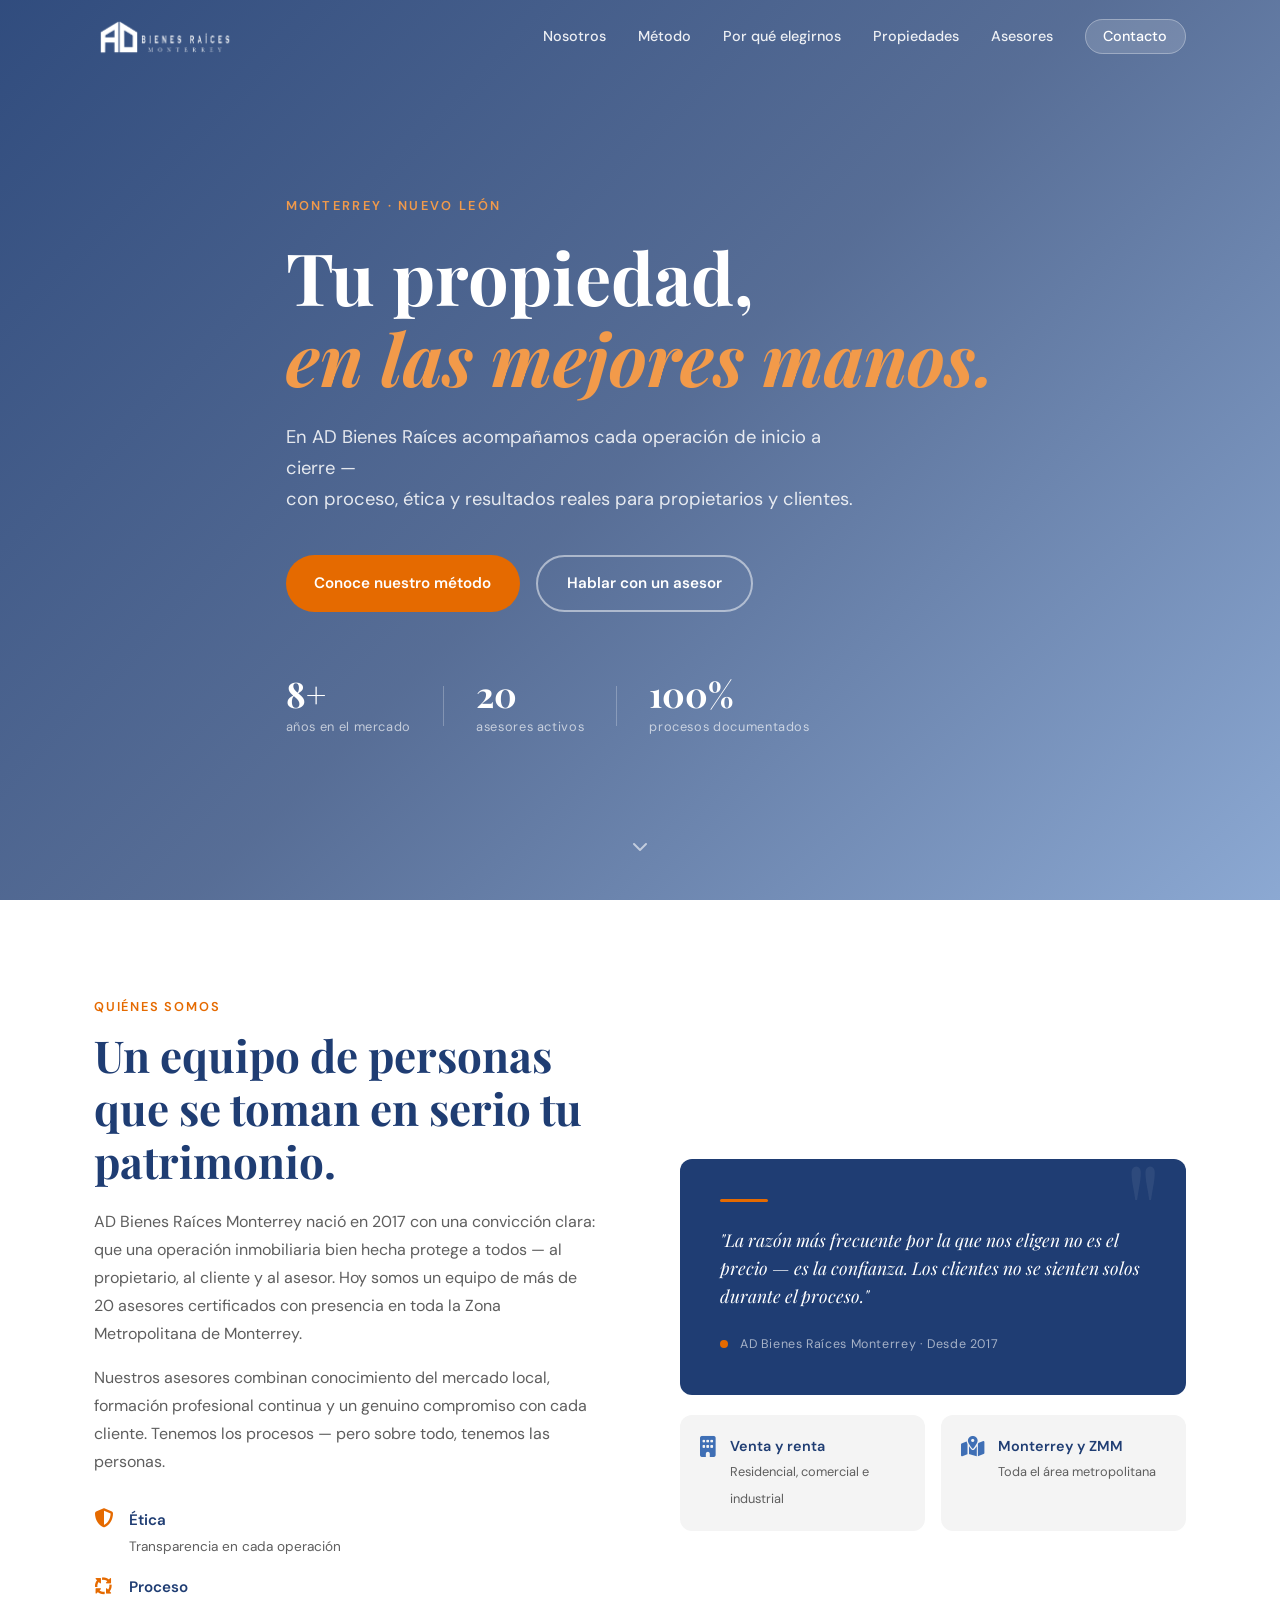
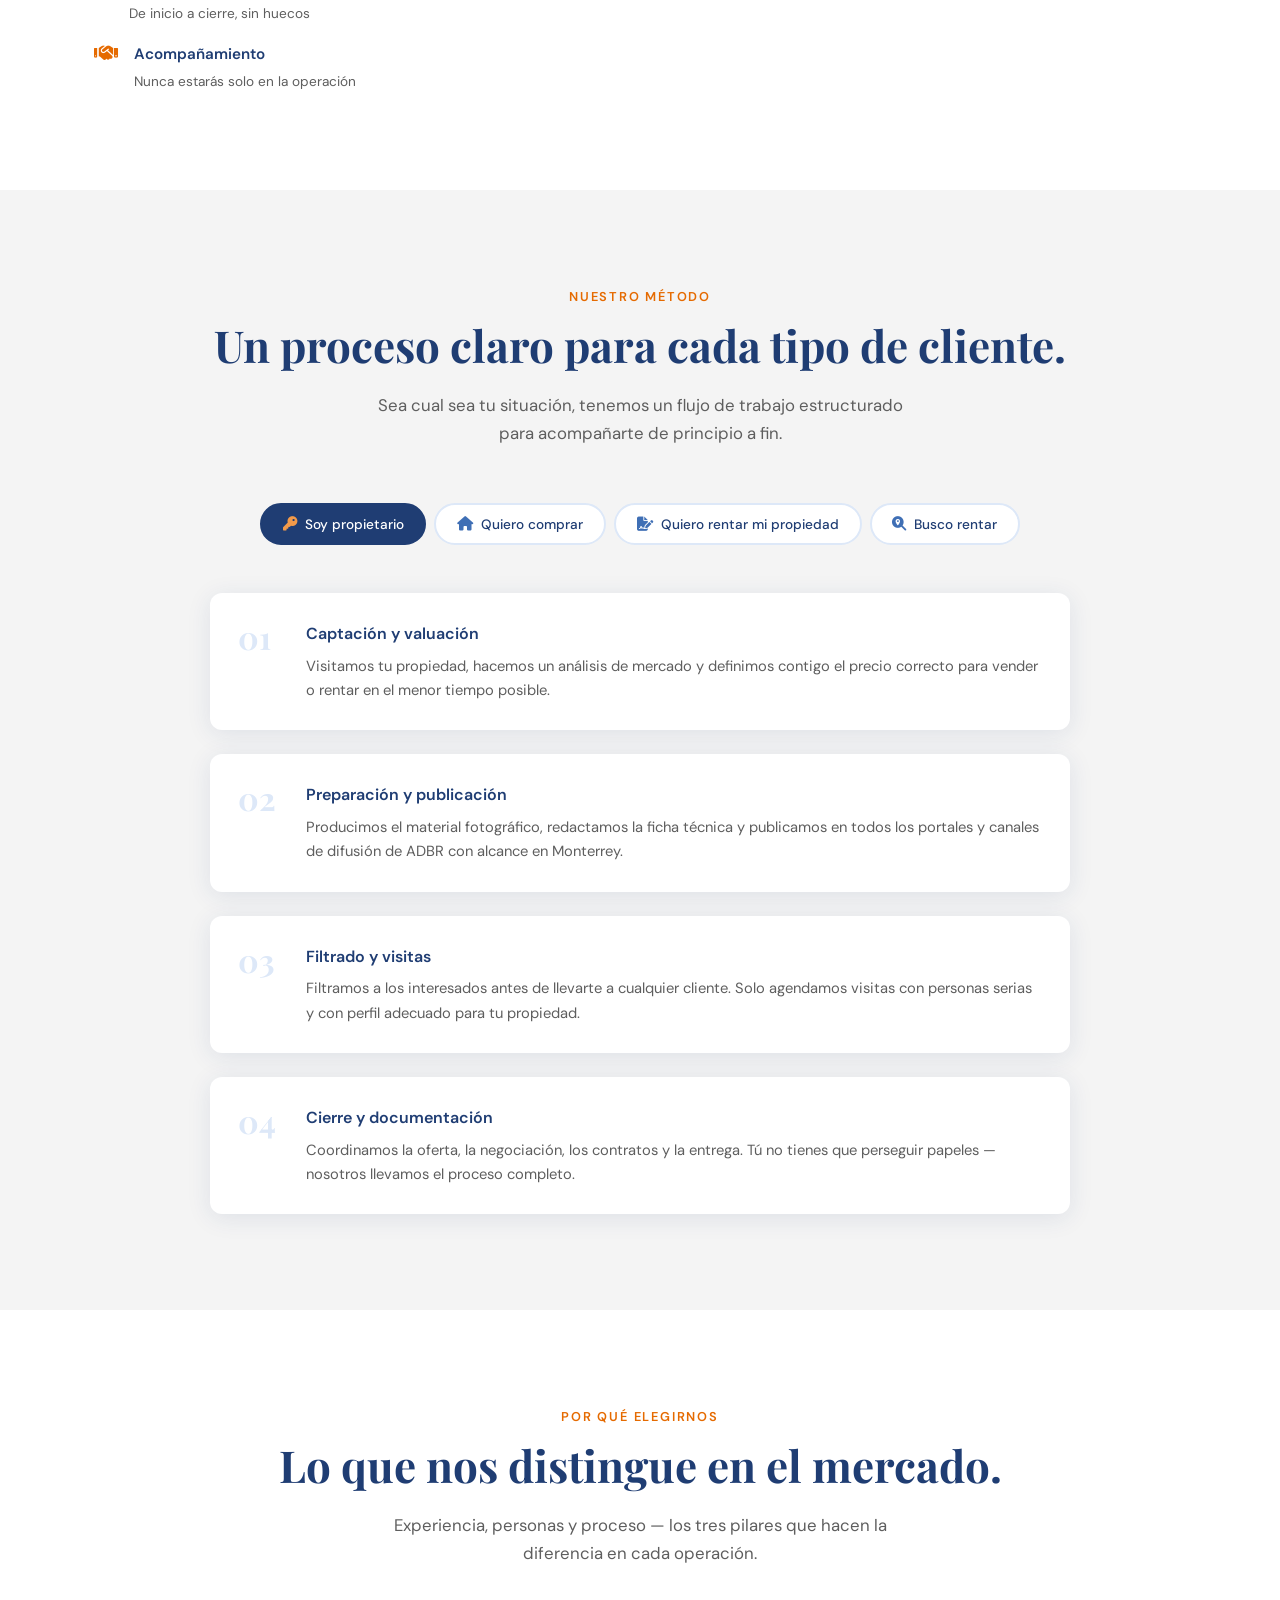
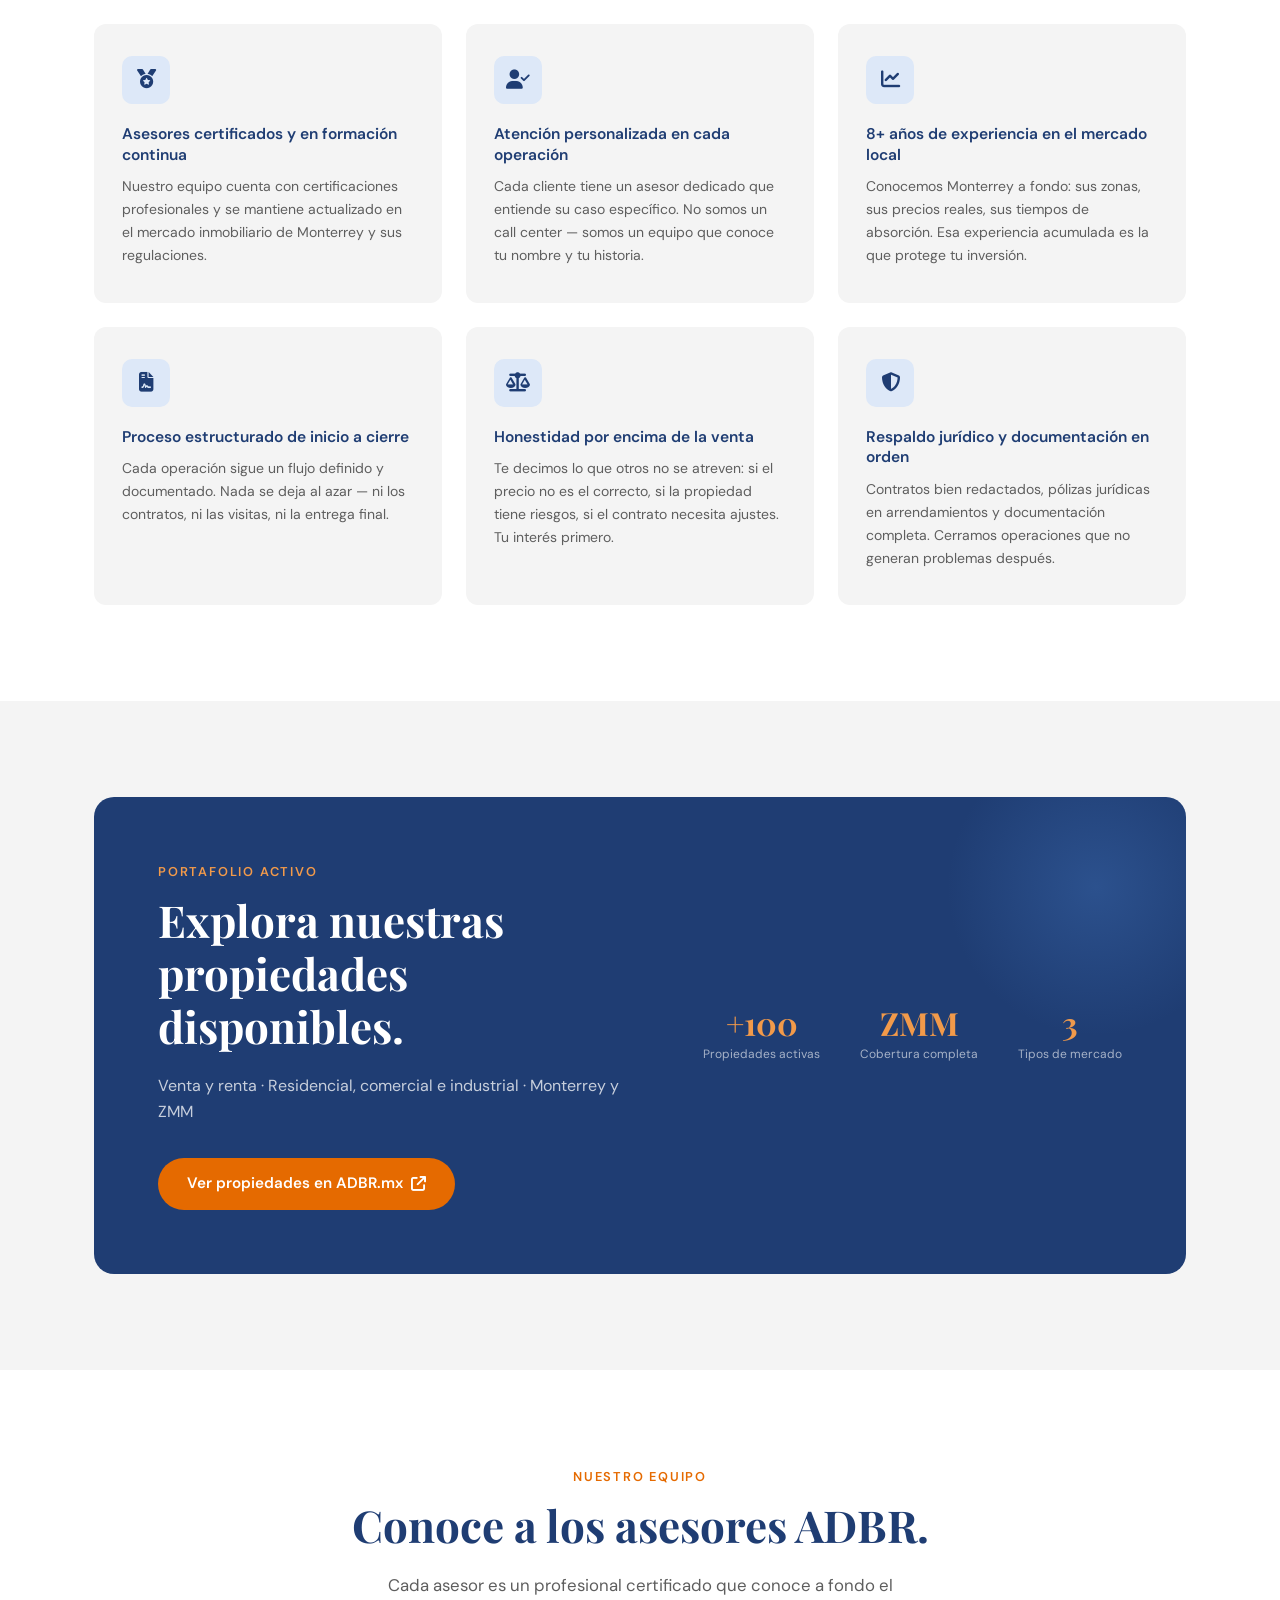
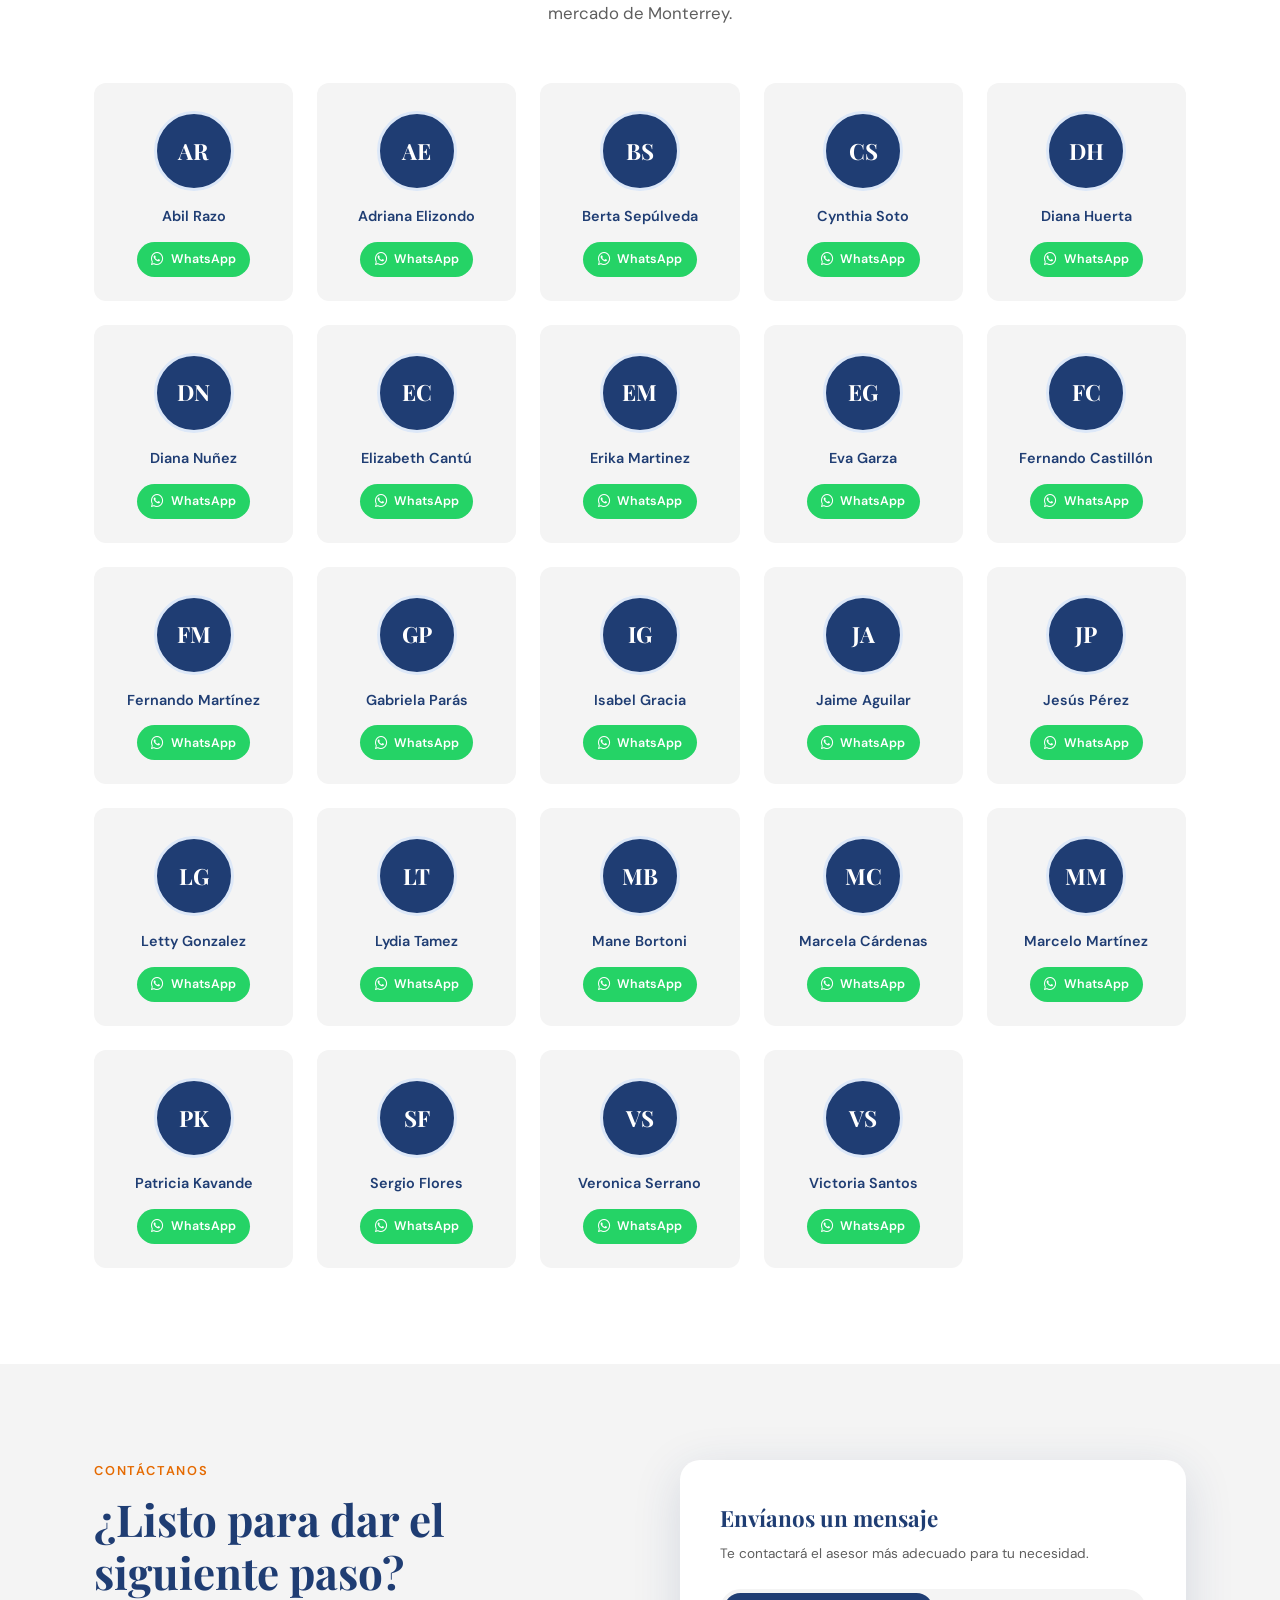
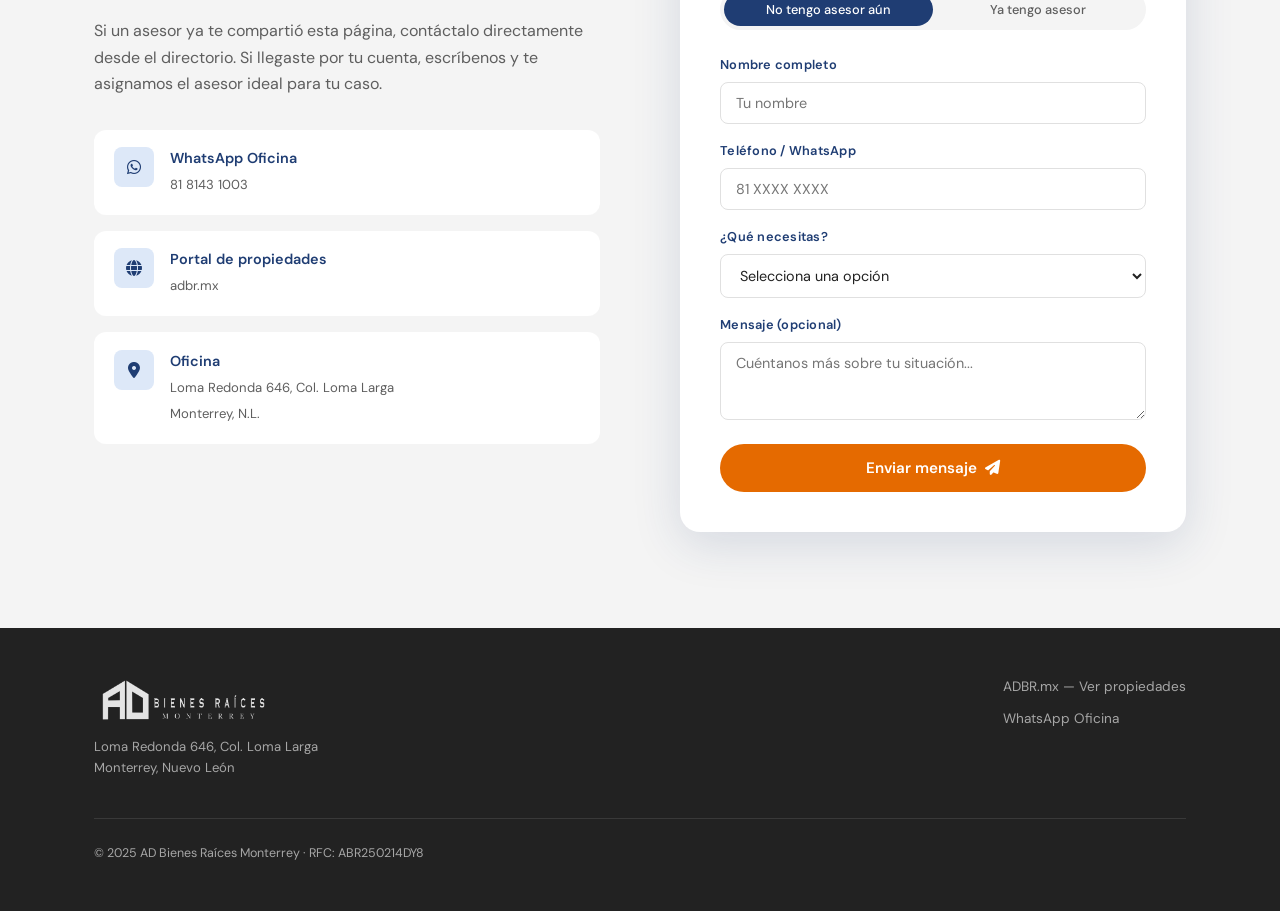
==== index.html @ 2ad44bd2 "Add files via upload" ====
<!DOCTYPE html>
<html lang="es">
<head>
  <meta charset="UTF-8" />
  <meta name="viewport" content="width=device-width, initial-scale=1.0" />
  <title>AD Bienes Raíces Monterrey</title>
  <link rel="preconnect" href="https://fonts.googleapis.com" />
  <link rel="preconnect" href="https://fonts.gstatic.com" crossorigin />
  <link href="https://fonts.googleapis.com/css2?family=Playfair+Display:wght@400;600;700&family=DM+Sans:wght@300;400;500;600&display=swap" rel="stylesheet" />
  <link rel="stylesheet" href="https://cdnjs.cloudflare.com/ajax/libs/font-awesome/6.5.0/css/all.min.css" />
  <link rel="stylesheet" href="styles.css" />
</head>
<body>

  <!-- ══════════════════════════════════════════════ NAV -->
  <nav class="nav" id="navbar">
    <div class="nav-inner">
      <a href="#inicio" class="nav-logo">
        <img src="logo-horizontal.png" alt="AD Bienes Raíces Monterrey" class="nav-logo-img" />
      </a>
      <ul class="nav-links">
        <li><a href="#nosotros">Nosotros</a></li>
        <li><a href="#como-trabajamos">Método</a></li>
        <li><a href="#diferenciadores">Por qué elegirnos</a></li>
        <li><a href="#propiedades">Propiedades</a></li>
        <li><a href="#asesores">Asesores</a></li>
        <li><a href="#contacto" class="nav-cta">Contacto</a></li>
      </ul>
      <button class="hamburger" id="hamburger" aria-label="Menú">
        <span></span><span></span><span></span>
      </button>
    </div>
  </nav>

  <!-- ══════════════════════════════════════════════ HERO -->
  <section class="hero" id="inicio">
    <div class="hero-bg">
      <div class="hero-overlay"></div>
    </div>
    <div class="hero-content">
      <div class="hero-eyebrow">Monterrey · Nuevo León</div>
      <h1 class="hero-title">
        Tu propiedad,<br/>
        <span class="hero-accent">en las mejores manos.</span>
      </h1>
      <p class="hero-sub">
        En AD Bienes Raíces acompañamos cada operación de inicio a cierre —<br class="hide-mobile"/>
        con proceso, ética y resultados reales para propietarios y clientes.
      </p>
      <div class="hero-actions">
        <a href="#como-trabajamos" class="btn-primary">Conoce nuestro método</a>
        <a href="#contacto" class="btn-secondary">Hablar con un asesor</a>
      </div>
      <div class="hero-stats">
        <div class="stat">
          <span class="stat-num">8+</span>
          <span class="stat-label">años en el mercado</span>
        </div>
        <div class="stat-divider"></div>
        <div class="stat">
          <span class="stat-num">20</span>
          <span class="stat-label">asesores activos</span>
        </div>
        <div class="stat-divider"></div>
        <div class="stat">
          <span class="stat-num">100%</span>
          <span class="stat-label">procesos documentados</span>
        </div>
      </div>
    </div>
    <a href="#nosotros" class="hero-scroll">
      <i class="fa-solid fa-chevron-down"></i>
    </a>
  </section>

  <!-- ══════════════════════════════════════════════ QUIÉNES SOMOS -->
  <section class="section nosotros" id="nosotros">
    <div class="container">
      <div class="nosotros-grid">
        <div class="nosotros-text fade-in">
          <div class="section-eyebrow">Quiénes somos</div>
          <h2 class="section-title">Un equipo de personas que se toman en serio tu patrimonio.</h2>
          <p>AD Bienes Raíces Monterrey nació en 2017 con una convicción clara: que una operación inmobiliaria bien hecha protege a todos — al propietario, al cliente y al asesor. Hoy somos un equipo de más de 20 asesores certificados con presencia en toda la Zona Metropolitana de Monterrey.</p>
          <p>Nuestros asesores combinan conocimiento del mercado local, formación profesional continua y un genuino compromiso con cada cliente. Tenemos los procesos — pero sobre todo, tenemos las personas.</p>
          <div class="nosotros-valores">
            <div class="valor">
              <i class="fa-solid fa-shield-halved"></i>
              <div>
                <strong>Ética</strong>
                <span>Transparencia en cada operación</span>
              </div>
            </div>
            <div class="valor">
              <i class="fa-solid fa-arrows-spin"></i>
              <div>
                <strong>Proceso</strong>
                <span>De inicio a cierre, sin huecos</span>
              </div>
            </div>
            <div class="valor">
              <i class="fa-solid fa-handshake"></i>
              <div>
                <strong>Acompañamiento</strong>
                <span>Nunca estarás solo en la operación</span>
              </div>
            </div>
          </div>
        </div>
        <div class="nosotros-visual fade-in">
          <div class="nosotros-card-big">
            <div class="nc-accent-bar"></div>
            <p class="nc-quote">"La razón más frecuente por la que nos eligen no es el precio — es la confianza. Los clientes no se sienten solos durante el proceso."</p>
            <div class="nc-firma">
              <div class="nc-firma-dot"></div>
              <span>AD Bienes Raíces Monterrey · Desde 2017</span>
            </div>
          </div>
          <div class="nosotros-cards-small">
            <div class="nc-small">
              <i class="fa-solid fa-building"></i>
              <div>
                <strong>Venta y renta</strong>
                <span>Residencial, comercial e industrial</span>
              </div>
            </div>
            <div class="nc-small">
              <i class="fa-solid fa-map-location-dot"></i>
              <div>
                <strong>Monterrey y ZMM</strong>
                <span>Toda el área metropolitana</span>
              </div>
            </div>
          </div>
        </div>
      </div>
    </div>
  </section>

  <!-- ══════════════════════════════════════════════ CÓMO TRABAJAMOS -->
  <section class="section metodo" id="como-trabajamos">
    <div class="container">
      <div class="section-header centered fade-in">
        <div class="section-eyebrow">Nuestro método</div>
        <h2 class="section-title">Un proceso claro para cada tipo de cliente.</h2>
        <p class="section-desc">Sea cual sea tu situación, tenemos un flujo de trabajo estructurado para acompañarte de principio a fin.</p>
      </div>

      <div class="tabs fade-in">
        <div class="tab-buttons">
          <button class="tab-btn active" data-tab="propietario">
            <i class="fa-solid fa-key"></i> Soy propietario
          </button>
          <button class="tab-btn" data-tab="comprador">
            <i class="fa-solid fa-house"></i> Quiero comprar
          </button>
          <button class="tab-btn" data-tab="arrendador">
            <i class="fa-solid fa-file-signature"></i> Quiero rentar mi propiedad
          </button>
          <button class="tab-btn" data-tab="arrendatario">
            <i class="fa-solid fa-magnifying-glass-location"></i> Busco rentar
          </button>
        </div>

        <!-- PROPIETARIO -->
        <div class="tab-content active" id="tab-propietario">
          <div class="proceso-steps">
            <div class="paso">
              <div class="paso-num">01</div>
              <div class="paso-body">
                <h4>Captación y valuación</h4>
                <p>Visitamos tu propiedad, hacemos un análisis de mercado y definimos contigo el precio correcto para vender o rentar en el menor tiempo posible.</p>
              </div>
            </div>
            <div class="paso">
              <div class="paso-num">02</div>
              <div class="paso-body">
                <h4>Preparación y publicación</h4>
                <p>Producimos el material fotográfico, redactamos la ficha técnica y publicamos en todos los portales y canales de difusión de ADBR con alcance en Monterrey.</p>
              </div>
            </div>
            <div class="paso">
              <div class="paso-num">03</div>
              <div class="paso-body">
                <h4>Filtrado y visitas</h4>
                <p>Filtramos a los interesados antes de llevarte a cualquier cliente. Solo agendamos visitas con personas serias y con perfil adecuado para tu propiedad.</p>
              </div>
            </div>
            <div class="paso">
              <div class="paso-num">04</div>
              <div class="paso-body">
                <h4>Cierre y documentación</h4>
                <p>Coordinamos la oferta, la negociación, los contratos y la entrega. Tú no tienes que perseguir papeles — nosotros llevamos el proceso completo.</p>
              </div>
            </div>
          </div>
        </div>

        <!-- COMPRADOR -->
        <div class="tab-content" id="tab-comprador">
          <div class="proceso-steps">
            <div class="paso">
              <div class="paso-num">01</div>
              <div class="paso-body">
                <h4>Entendemos tu necesidad</h4>
                <p>Conversamos contigo para entender qué buscas realmente: zona, presupuesto, uso de la propiedad y condiciones importantes para ti.</p>
              </div>
            </div>
            <div class="paso">
              <div class="paso-num">02</div>
              <div class="paso-body">
                <h4>Búsqueda y selección</h4>
                <p>Hacemos la búsqueda por ti — en nuestro portafolio y en el mercado — y te presentamos solo las opciones que realmente empatan con tu perfil.</p>
              </div>
            </div>
            <div class="paso">
              <div class="paso-num">03</div>
              <div class="paso-body">
                <h4>Visitas y acompañamiento</h4>
                <p>Te acompañamos en cada visita, te ayudamos a evaluar cada propiedad y te damos nuestra opinión honesta — aunque eso signifique decirte que una propiedad no conviene.</p>
              </div>
            </div>
            <div class="paso">
              <div class="paso-num">04</div>
              <div class="paso-body">
                <h4>Oferta y cierre</h4>
                <p>Negociamos por ti, revisamos la documentación legal y te guiamos hasta la firma y entrega. Comprar con ADBR significa no hacerlo solo.</p>
              </div>
            </div>
          </div>
        </div>

        <!-- ARRENDADOR -->
        <div class="tab-content" id="tab-arrendador">
          <div class="proceso-steps">
            <div class="paso">
              <div class="paso-num">01</div>
              <div class="paso-body">
                <h4>Evaluación y precio de renta</h4>
                <p>Analizamos tu propiedad y el mercado actual para establecer un precio competitivo que minimice los tiempos de desocupación.</p>
              </div>
            </div>
            <div class="paso">
              <div class="paso-num">02</div>
              <div class="paso-body">
                <h4>Difusión y filtrado de candidatos</h4>
                <p>Publicamos en todos los canales y filtramos cuidadosamente a los interesados antes de presentártelos — revisamos perfil, historial y capacidad de pago.</p>
              </div>
            </div>
            <div class="paso">
              <div class="paso-num">03</div>
              <div class="paso-body">
                <h4>Garantía y contrato</h4>
                <p>Trabajamos con póliza jurídica o con obligado solidario. El contrato queda correctamente redactado y revisado antes de la firma.</p>
              </div>
            </div>
            <div class="paso">
              <div class="paso-num">04</div>
              <div class="paso-body">
                <h4>Entrega e inventario</h4>
                <p>Documentamos el estado de la propiedad al momento de la entrega. Eso protege tus intereses durante todo el período de arrendamiento.</p>
              </div>
            </div>
          </div>
        </div>

        <!-- ARRENDATARIO -->
        <div class="tab-content" id="tab-arrendatario">
          <div class="proceso-steps">
            <div class="paso">
              <div class="paso-num">01</div>
              <div class="paso-body">
                <h4>Definimos tu búsqueda</h4>
                <p>Te preguntamos lo que realmente importa: zona, presupuesto, tipo de propiedad y condiciones. Así buscamos propiedades que sí empatan con lo que necesitas.</p>
              </div>
            </div>
            <div class="paso">
              <div class="paso-num">02</div>
              <div class="paso-body">
                <h4>Opciones y visitas</h4>
                <p>Te presentamos propiedades verificadas y te acompañamos en las visitas. Sin presión, sin apuros — el ritmo lo marcas tú.</p>
              </div>
            </div>
            <div class="paso">
              <div class="paso-num">03</div>
              <div class="paso-body">
                <h4>Solicitud y aprobación</h4>
                <p>Te guiamos en el proceso de solicitud, te explicamos qué documentos se requieren y qué opciones de garantía existen según tu situación.</p>
              </div>
            </div>
            <div class="paso">
              <div class="paso-num">04</div>
              <div class="paso-body">
                <h4>Firma y entrega de llaves</h4>
                <p>Coordinamos la firma del contrato, el inventario de la propiedad y la entrega formal. Sabes exactamente en qué condiciones recibes el inmueble.</p>
              </div>
            </div>
          </div>
        </div>
      </div>
    </div>
  </section>

  <!-- ══════════════════════════════════════════════ POR QUÉ ELEGIRNOS -->
  <section class="section diferenciadores" id="diferenciadores">
    <div class="container">
      <div class="section-header centered fade-in">
        <div class="section-eyebrow">Por qué elegirnos</div>
        <h2 class="section-title">Lo que nos distingue en el mercado.</h2>
        <p class="section-desc">Experiencia, personas y proceso — los tres pilares que hacen la diferencia en cada operación.</p>
      </div>
      <div class="dif-grid fade-in">
        <div class="dif-card">
          <div class="dif-icon"><i class="fa-solid fa-medal"></i></div>
          <h4>Asesores certificados y en formación continua</h4>
          <p>Nuestro equipo cuenta con certificaciones profesionales y se mantiene actualizado en el mercado inmobiliario de Monterrey y sus regulaciones.</p>
        </div>
        <div class="dif-card">
          <div class="dif-icon"><i class="fa-solid fa-user-check"></i></div>
          <h4>Atención personalizada en cada operación</h4>
          <p>Cada cliente tiene un asesor dedicado que entiende su caso específico. No somos un call center — somos un equipo que conoce tu nombre y tu historia.</p>
        </div>
        <div class="dif-card">
          <div class="dif-icon"><i class="fa-solid fa-chart-line"></i></div>
          <h4>8+ años de experiencia en el mercado local</h4>
          <p>Conocemos Monterrey a fondo: sus zonas, sus precios reales, sus tiempos de absorción. Esa experiencia acumulada es la que protege tu inversión.</p>
        </div>
        <div class="dif-card">
          <div class="dif-icon"><i class="fa-solid fa-file-contract"></i></div>
          <h4>Proceso estructurado de inicio a cierre</h4>
          <p>Cada operación sigue un flujo definido y documentado. Nada se deja al azar — ni los contratos, ni las visitas, ni la entrega final.</p>
        </div>
        <div class="dif-card">
          <div class="dif-icon"><i class="fa-solid fa-scale-balanced"></i></div>
          <h4>Honestidad por encima de la venta</h4>
          <p>Te decimos lo que otros no se atreven: si el precio no es el correcto, si la propiedad tiene riesgos, si el contrato necesita ajustes. Tu interés primero.</p>
        </div>
        <div class="dif-card">
          <div class="dif-icon"><i class="fa-solid fa-shield-halved"></i></div>
          <h4>Respaldo jurídico y documentación en orden</h4>
          <p>Contratos bien redactados, pólizas jurídicas en arrendamientos y documentación completa. Cerramos operaciones que no generan problemas después.</p>
        </div>
      </div>
    </div>
  </section>

  <!-- ══════════════════════════════════════════════ PROPIEDADES -->
  <section class="section propiedades" id="propiedades">
    <div class="container">
      <div class="prop-banner fade-in">
        <div class="prop-banner-text">
          <div class="section-eyebrow" style="color:var(--naranja-s)">Portafolio activo</div>
          <h2 class="section-title" style="color:var(--blanco)">Explora nuestras propiedades disponibles.</h2>
          <p style="color:rgba(255,255,255,.75); margin-bottom:2rem">Venta y renta · Residencial, comercial e industrial · Monterrey y ZMM</p>
          <a href="https://adbr.mx" target="_blank" class="btn-primary">
            Ver propiedades en ADBR.mx <i class="fa-solid fa-arrow-up-right-from-square"></i>
          </a>
        </div>
        <div class="prop-banner-nums">
          <div class="prop-num">
            <span class="prop-n">+100</span>
            <span class="prop-l">Propiedades activas</span>
          </div>
          <div class="prop-num">
            <span class="prop-n">ZMM</span>
            <span class="prop-l">Cobertura completa</span>
          </div>
          <div class="prop-num">
            <span class="prop-n">3</span>
            <span class="prop-l">Tipos de mercado</span>
          </div>
        </div>
      </div>
    </div>
  </section>

  <!-- ══════════════════════════════════════════════ ASESORES -->
  <section class="section asesores" id="asesores">
    <div class="container">
      <div class="section-header centered fade-in">
        <div class="section-eyebrow">Nuestro equipo</div>
        <h2 class="section-title">Conoce a los asesores ADBR.</h2>
        <p class="section-desc">Cada asesor es un profesional certificado que conoce a fondo el mercado de Monterrey.</p>
      </div>
      <div class="asesores-grid fade-in" id="asesores-grid">
        <!-- Cards generadas dinámicamente desde asesores.json -->
        <div class="asesores-loading">
          <i class="fa-solid fa-circle-notch fa-spin"></i>
          <span>Cargando equipo...</span>
        </div>
      </div>
    </div>
  </section>

  <!-- ══════════════════════════════════════════════ CONTACTO -->
  <section class="section contacto" id="contacto">
    <div class="container">
      <div class="contacto-grid">
        <div class="contacto-info fade-in">
          <div class="section-eyebrow">Contáctanos</div>
          <h2 class="section-title">¿Listo para dar el siguiente paso?</h2>
          <p style="color:var(--gris-txt); margin-bottom:2rem">Si un asesor ya te compartió esta página, contáctalo directamente desde el directorio. Si llegaste por tu cuenta, escríbenos y te asignamos el asesor ideal para tu caso.</p>
          <div class="contacto-datos">
            <a href="https://wa.me/528181431003" target="_blank" class="contacto-dato">
              <div class="cd-icon"><i class="fa-brands fa-whatsapp"></i></div>
              <div>
                <strong>WhatsApp Oficina</strong>
                <span>81 8143 1003</span>
              </div>
            </a>
            <a href="https://adbr.mx" target="_blank" class="contacto-dato">
              <div class="cd-icon"><i class="fa-solid fa-globe"></i></div>
              <div>
                <strong>Portal de propiedades</strong>
                <span>adbr.mx</span>
              </div>
            </a>
            <div class="contacto-dato no-link">
              <div class="cd-icon"><i class="fa-solid fa-location-dot"></i></div>
              <div>
                <strong>Oficina</strong>
                <span>Loma Redonda 646, Col. Loma Larga<br/>Monterrey, N.L.</span>
              </div>
            </div>
          </div>
        </div>
        <div class="contacto-form fade-in">
          <div class="form-card">
            <h3>Envíanos un mensaje</h3>
            <p class="form-sub">Te contactará el asesor más adecuado para tu necesidad.</p>
            <div class="form-toggle">
              <button class="ftog active" data-tipo="nuevo">No tengo asesor aún</button>
              <button class="ftog" data-tipo="asesor">Ya tengo asesor</button>
            </div>
            <form id="contacto-form" action="https://formspree.io/f/xqenddbk" method="POST">
              <input type="hidden" name="tipo_contacto" id="tipo_contacto" value="nuevo" />
              <div class="form-group">
                <label>Nombre completo</label>
                <input type="text" name="nombre" placeholder="Tu nombre" required />
              </div>
              <div class="form-group">
                <label>Teléfono / WhatsApp</label>
                <input type="tel" name="telefono" placeholder="81 XXXX XXXX" required />
              </div>
              <div class="form-group">
                <label>¿Qué necesitas?</label>
                <select name="necesidad" required>
                  <option value="" disabled selected>Selecciona una opción</option>
                  <option>Quiero vender mi propiedad</option>
                  <option>Quiero rentar mi propiedad</option>
                  <option>Busco comprar una propiedad</option>
                  <option>Busco rentar una propiedad</option>
                  <option>Otra consulta</option>
                </select>
              </div>
              <div class="form-group" id="campo-asesor" style="display:none">
                <label>¿Cuál es tu asesor?</label>
                <select name="asesor"><option value="" disabled selected>Selecciona tu asesor</option><option>Abil Razo</option><option>Adriana Elizondo</option><option>Berta Sep&uacute;lveda</option><option>Cynthia Soto</option><option>Diana Huerta</option><option>Diana Nu&ntilde;ez</option><option>Elizabeth Cant&uacute;</option><option>Erika Martinez</option><option>Eva Garza</option><option>Fernando Castill&oacute;n</option><option>Fernando Mart&iacute;nez</option><option>Gabriela Par&aacute;s</option><option>Isabel Gracia</option><option>Jaime Aguilar</option><option>Jes&uacute;s P&eacute;rez</option><option>Letty Gonzalez</option><option>Lydia Tamez</option><option>Mane Bortoni</option><option>Marcela C&aacute;rdenas</option><option>Marcelo Mart&iacute;nez</option><option>Patricia Kavande</option><option>Sergio Flores</option><option>Veronica Serrano</option><option>Victoria Santos</option></select>
              </div>
              <div class="form-group">
                <label>Mensaje (opcional)</label>
                <textarea name="mensaje" rows="3" placeholder="Cuéntanos más sobre tu situación..."></textarea>
              </div>
              <button type="submit" class="btn-primary" style="width:100%; justify-content:center">
                Enviar mensaje <i class="fa-solid fa-paper-plane"></i>
              </button>
            </form>
            
          </div>
        </div>
      </div>
    </div>
  </section>

  <!-- ══════════════════════════════════════════════ FOOTER -->
  <footer class="footer">
    <div class="container footer-inner">
      <div class="footer-brand">
        <img src="logo-horizontal.png" alt="AD Bienes Raíces Monterrey" class="footer-logo-img" />
        <p>Loma Redonda 646, Col. Loma Larga<br/>Monterrey, Nuevo León</p>
      </div>
      <div class="footer-links">
        <a href="https://adbr.mx" target="_blank">ADBR.mx — Ver propiedades</a>
        <a href="https://wa.me/528181431003" target="_blank">WhatsApp Oficina</a>
      </div>
      <div class="footer-copy">
        © 2025 AD Bienes Raíces Monterrey · RFC: ABR250214DY8
      </div>
    </div>
  </footer>

  <script src="main.js"></script>
</body>
</html>
---- styles.css ----
/* ══════════════════════════════════════════════════════
   ADBR · Bienes Raíces Monterrey · Stylesheet
   ══════════════════════════════════════════════════════ */

:root {
  --azul:       #1F3D73;
  --azul2:      #3F6FB5;
  --azul-claro: #DDE8F8;
  --naranja:    #E56A00;
  --naranja-s:  #F29A4A;
  --blanco:     #FFFFFF;
  --gris-bg:    #F4F4F4;
  --gris-txt:   #5E5E5E;
  --negro:      #222222;

  --font-display: 'Playfair Display', Georgia, serif;
  --font-body:    'DM Sans', sans-serif;

  --radius:  12px;
  --shadow:  0 4px 24px rgba(31,61,115,.10);
  --shadow-lg: 0 12px 48px rgba(31,61,115,.15);
  --trans:   .3s cubic-bezier(.4,0,.2,1);
}

*, *::before, *::after { box-sizing: border-box; margin: 0; padding: 0; }

html { scroll-behavior: smooth; }

body {
  font-family: var(--font-body);
  color: var(--negro);
  background: var(--blanco);
  line-height: 1.65;
  -webkit-font-smoothing: antialiased;
}

img { max-width: 100%; display: block; }
a { text-decoration: none; color: inherit; }

/* ── UTILITIES ───────────────────────────────────────── */
.container { max-width: 1140px; margin: 0 auto; padding: 0 1.5rem; }
.centered  { text-align: center; }
.section   { padding: 6rem 0; }
.hide-mobile { display: inline; }

.section-eyebrow {
  font-family: var(--font-body);
  font-size: .8rem;
  font-weight: 600;
  letter-spacing: .14em;
  text-transform: uppercase;
  color: var(--naranja);
  margin-bottom: .75rem;
}
.section-title {
  font-family: var(--font-display);
  font-size: clamp(1.75rem, 3.5vw, 2.75rem);
  font-weight: 700;
  color: var(--azul);
  line-height: 1.2;
  margin-bottom: 1.25rem;
}
.section-desc {
  color: var(--gris-txt);
  font-size: 1.05rem;
  max-width: 560px;
  margin: 0 auto;
}
.section-header.centered { margin-bottom: 3.5rem; }

/* ── BUTTONS ─────────────────────────────────────────── */
.btn-primary {
  display: inline-flex;
  align-items: center;
  gap: .5rem;
  background: var(--naranja);
  color: var(--blanco);
  font-family: var(--font-body);
  font-weight: 600;
  font-size: .95rem;
  padding: .85rem 1.8rem;
  border-radius: 50px;
  transition: background var(--trans), transform var(--trans), box-shadow var(--trans);
  border: none; cursor: pointer;
}
.btn-primary:hover {
  background: #c45c00;
  transform: translateY(-2px);
  box-shadow: 0 8px 24px rgba(229,106,0,.3);
}
.btn-secondary {
  display: inline-flex;
  align-items: center;
  gap: .5rem;
  background: transparent;
  color: var(--blanco);
  font-weight: 600;
  font-size: .95rem;
  padding: .85rem 1.8rem;
  border-radius: 50px;
  border: 2px solid rgba(255,255,255,.5);
  transition: all var(--trans);
}
.btn-secondary:hover {
  background: rgba(255,255,255,.1);
  border-color: var(--blanco);
}

/* ── FADE IN ──────────────────────────────────────────── */
.fade-in {
  opacity: 0;
  transform: translateY(28px);
  transition: opacity .7s ease, transform .7s ease;
}
.fade-in.visible {
  opacity: 1;
  transform: none;
}

/* ══════════════════════════════════════════════════════
   NAV
   ══════════════════════════════════════════════════════ */
.nav {
  position: fixed;
  top: 0; left: 0; right: 0;
  z-index: 100;
  padding: 1.1rem 0;
  transition: background var(--trans), box-shadow var(--trans), padding var(--trans);
}
.nav.scrolled {
  background: var(--blanco);
  box-shadow: var(--shadow);
  padding: .7rem 0;
}
.nav.scrolled .nav-logo,
.nav.scrolled .nav-links a { color: var(--azul); }
.nav.scrolled .logo-br { color: var(--gris-txt); }
.nav.scrolled .nav-cta {
  background: var(--naranja);
  color: var(--blanco) !important;
}
.nav.scrolled .hamburger span { background: var(--azul); }

.nav-inner {
  max-width: 1140px;
  margin: 0 auto;
  padding: 0 1.5rem;
  display: flex;
  align-items: center;
  justify-content: space-between;
}
.nav-logo {
  font-family: var(--font-display);
  font-size: 1.3rem;
  font-weight: 700;
  color: var(--blanco);
  transition: color var(--trans);
}
.logo-ad  { color: inherit; }
.logo-br  { font-weight: 400; opacity: .85; }

.nav-links {
  display: flex;
  list-style: none;
  gap: 2rem;
  align-items: center;
}
.nav-links a {
  font-size: .9rem;
  font-weight: 500;
  color: rgba(255,255,255,.9);
  transition: color var(--trans);
}
.nav-links a:hover { color: var(--naranja-s); }
.nav-links .nav-cta {
  background: rgba(255,255,255,.15);
  color: var(--blanco) !important;
  padding: .45rem 1.1rem;
  border-radius: 50px;
  border: 1px solid rgba(255,255,255,.3);
  transition: all var(--trans);
}
.nav-links .nav-cta:hover {
  background: var(--naranja);
  border-color: var(--naranja);
}

.hamburger {
  display: none;
  flex-direction: column;
  gap: 5px;
  background: none;
  border: none;
  cursor: pointer;
  padding: .25rem;
}
.hamburger span {
  display: block;
  width: 24px; height: 2px;
  background: var(--blanco);
  border-radius: 2px;
  transition: all var(--trans);
}

/* ══════════════════════════════════════════════════════
   HERO
   ══════════════════════════════════════════════════════ */
.hero {
  position: relative;
  min-height: 100vh;
  display: flex;
  align-items: center;
  overflow: hidden;
}
.hero-bg {
  position: absolute;
  inset: 0;
  background:
    url('https://images.unsplash.com/photo-1560518883-ce09059eeffa?w=1600&q=80') center/cover no-repeat;
}
.hero-overlay {
  position: absolute;
  inset: 0;
  background: linear-gradient(
    135deg,
    rgba(31,61,115,.92) 0%,
    rgba(31,61,115,.75) 50%,
    rgba(63,111,181,.6) 100%
  );
}
.hero-content {
  position: relative;
  z-index: 2;
  max-width: 1140px;
  margin: 0 auto;
  padding: 7rem 1.5rem 5rem;
}
.hero-eyebrow {
  font-size: .8rem;
  font-weight: 600;
  letter-spacing: .18em;
  text-transform: uppercase;
  color: var(--naranja-s);
  margin-bottom: 1.25rem;
}
.hero-title {
  font-family: var(--font-display);
  font-size: clamp(2.5rem, 6vw, 4.5rem);
  font-weight: 700;
  color: var(--blanco);
  line-height: 1.12;
  margin-bottom: 1.5rem;
}
.hero-accent {
  color: var(--naranja-s);
  font-style: italic;
}
.hero-sub {
  font-size: clamp(1rem, 2vw, 1.15rem);
  color: rgba(255,255,255,.85);
  max-width: 580px;
  margin-bottom: 2.5rem;
  line-height: 1.7;
}
.hero-actions {
  display: flex;
  gap: 1rem;
  flex-wrap: wrap;
  margin-bottom: 4rem;
}
.hero-stats {
  display: flex;
  align-items: center;
  gap: 2rem;
  flex-wrap: wrap;
}
.stat { display: flex; flex-direction: column; }
.stat-num {
  font-family: var(--font-display);
  font-size: 2.2rem;
  font-weight: 700;
  color: var(--blanco);
  line-height: 1;
}
.stat-label {
  font-size: .8rem;
  color: rgba(255,255,255,.65);
  letter-spacing: .05em;
  margin-top: .3rem;
}
.stat-divider {
  width: 1px; height: 2.5rem;
  background: rgba(255,255,255,.25);
}
.hero-scroll {
  position: absolute;
  bottom: 2.5rem; left: 50%;
  transform: translateX(-50%);
  color: rgba(255,255,255,.6);
  font-size: 1rem;
  animation: bounce 2s infinite;
  z-index: 2;
}
@keyframes bounce {
  0%, 100% { transform: translateX(-50%) translateY(0); }
  50%       { transform: translateX(-50%) translateY(8px); }
}

/* ══════════════════════════════════════════════════════
   NOSOTROS
   ══════════════════════════════════════════════════════ */
.nosotros { background: var(--blanco); }
.nosotros-grid {
  display: grid;
  grid-template-columns: 1fr 1fr;
  gap: 5rem;
  align-items: center;
}
.nosotros-text p {
  color: var(--gris-txt);
  margin-bottom: 1rem;
  font-size: 1rem;
  line-height: 1.75;
}
.nosotros-valores {
  display: flex;
  flex-direction: column;
  gap: 1rem;
  margin-top: 2rem;
}
.valor {
  display: flex;
  align-items: flex-start;
  gap: 1rem;
}
.valor i {
  font-size: 1.2rem;
  color: var(--naranja);
  margin-top: .1rem;
  flex-shrink: 0;
}
.valor strong {
  display: block;
  font-weight: 600;
  color: var(--azul);
  font-size: .95rem;
}
.valor span {
  font-size: .85rem;
  color: var(--gris-txt);
}

.nosotros-card-big {
  background: var(--azul);
  border-radius: var(--radius);
  padding: 2.5rem;
  margin-bottom: 1.25rem;
  position: relative;
  overflow: hidden;
}
.nosotros-card-big::before {
  content: '"';
  position: absolute;
  top: -1rem; right: 1.5rem;
  font-family: var(--font-display);
  font-size: 8rem;
  color: rgba(255,255,255,.07);
  line-height: 1;
}
.nc-accent-bar {
  width: 3rem; height: 3px;
  background: var(--naranja);
  border-radius: 2px;
  margin-bottom: 1.5rem;
}
.nc-quote {
  font-family: var(--font-display);
  font-size: 1.1rem;
  color: var(--blanco);
  line-height: 1.6;
  font-style: italic;
}
.nc-firma {
  display: flex;
  align-items: center;
  gap: .75rem;
  margin-top: 1.5rem;
}
.nc-firma-dot {
  width: 8px; height: 8px;
  background: var(--naranja);
  border-radius: 50%;
  flex-shrink: 0;
}
.nc-firma span {
  font-size: .78rem;
  color: rgba(255,255,255,.6);
  letter-spacing: .05em;
}

.nosotros-cards-small {
  display: grid;
  grid-template-columns: 1fr 1fr;
  gap: 1rem;
}
.nc-small {
  background: var(--gris-bg);
  border-radius: var(--radius);
  padding: 1.25rem;
  display: flex;
  align-items: flex-start;
  gap: .85rem;
}
.nc-small i {
  font-size: 1.3rem;
  color: var(--azul2);
  flex-shrink: 0;
  margin-top: .1rem;
}
.nc-small strong {
  display: block;
  font-size: .9rem;
  color: var(--azul);
  font-weight: 600;
}
.nc-small span {
  font-size: .8rem;
  color: var(--gris-txt);
}

/* ══════════════════════════════════════════════════════
   MÉTODO / TABS
   ══════════════════════════════════════════════════════ */
.metodo { background: var(--gris-bg); }

.tabs { max-width: 860px; margin: 0 auto; }

.tab-buttons {
  display: flex;
  gap: .5rem;
  flex-wrap: wrap;
  justify-content: center;
  margin-bottom: 3rem;
}
.tab-btn {
  display: flex;
  align-items: center;
  gap: .5rem;
  padding: .65rem 1.3rem;
  border-radius: 50px;
  border: 2px solid var(--azul-claro);
  background: var(--blanco);
  color: var(--azul);
  font-family: var(--font-body);
  font-size: .85rem;
  font-weight: 500;
  cursor: pointer;
  transition: all var(--trans);
}
.tab-btn i { font-size: .9rem; color: var(--azul2); }
.tab-btn:hover { border-color: var(--azul2); background: var(--azul-claro); }
.tab-btn.active {
  background: var(--azul);
  border-color: var(--azul);
  color: var(--blanco);
}
.tab-btn.active i { color: var(--naranja-s); }

.tab-content { display: none; }
.tab-content.active { display: block; }

.proceso-steps {
  display: flex;
  flex-direction: column;
  gap: 1.5rem;
}
.paso {
  display: flex;
  gap: 1.75rem;
  align-items: flex-start;
  background: var(--blanco);
  border-radius: var(--radius);
  padding: 1.75rem;
  box-shadow: var(--shadow);
  transition: transform var(--trans), box-shadow var(--trans);
}
.paso:hover {
  transform: translateY(-3px);
  box-shadow: var(--shadow-lg);
}
.paso-num {
  font-family: var(--font-display);
  font-size: 2rem;
  font-weight: 700;
  color: var(--azul-claro);
  line-height: 1;
  flex-shrink: 0;
  width: 2.5rem;
}
.paso-body h4 {
  font-weight: 600;
  color: var(--azul);
  font-size: 1rem;
  margin-bottom: .4rem;
}
.paso-body p {
  font-size: .92rem;
  color: var(--gris-txt);
  line-height: 1.65;
}

/* ══════════════════════════════════════════════════════
   DIFERENCIADORES
   ══════════════════════════════════════════════════════ */
.diferenciadores { background: var(--blanco); }
.dif-grid {
  display: grid;
  grid-template-columns: repeat(3, 1fr);
  gap: 1.5rem;
}
.dif-card {
  background: var(--gris-bg);
  border-radius: var(--radius);
  padding: 2rem 1.75rem;
  transition: transform var(--trans), box-shadow var(--trans);
  border-bottom: 3px solid transparent;
}
.dif-card:hover {
  transform: translateY(-4px);
  box-shadow: var(--shadow-lg);
  border-bottom-color: var(--naranja);
}
.dif-icon {
  width: 48px; height: 48px;
  background: var(--azul-claro);
  border-radius: 10px;
  display: flex; align-items: center; justify-content: center;
  margin-bottom: 1.25rem;
}
.dif-icon i { font-size: 1.2rem; color: var(--azul); }
.dif-card h4 {
  font-weight: 600;
  color: var(--azul);
  font-size: .97rem;
  margin-bottom: .6rem;
  line-height: 1.35;
}
.dif-card p {
  font-size: .875rem;
  color: var(--gris-txt);
  line-height: 1.65;
}

/* ══════════════════════════════════════════════════════
   PROPIEDADES
   ══════════════════════════════════════════════════════ */
.propiedades { background: var(--gris-bg); }
.prop-banner {
  background: var(--azul);
  border-radius: 20px;
  padding: 4rem;
  display: flex;
  align-items: center;
  justify-content: space-between;
  gap: 3rem;
  flex-wrap: wrap;
  overflow: hidden;
  position: relative;
}
.prop-banner::before {
  content: '';
  position: absolute;
  top: -60px; right: -60px;
  width: 300px; height: 300px;
  background: radial-gradient(circle, rgba(63,111,181,.4) 0%, transparent 70%);
  pointer-events: none;
}
.prop-banner-text { flex: 1; min-width: 280px; }
.prop-banner-nums {
  display: flex;
  gap: 2.5rem;
  flex-shrink: 0;
}
.prop-num { display: flex; flex-direction: column; align-items: center; }
.prop-n {
  font-family: var(--font-display);
  font-size: 2rem;
  font-weight: 700;
  color: var(--naranja-s);
  line-height: 1;
}
.prop-l {
  font-size: .75rem;
  color: rgba(255,255,255,.6);
  margin-top: .35rem;
  text-align: center;
}

/* ══════════════════════════════════════════════════════
   ASESORES
   ══════════════════════════════════════════════════════ */
.asesores { background: var(--blanco); }
.asesores-grid {
  display: grid;
  grid-template-columns: repeat(auto-fill, minmax(180px, 1fr));
  gap: 1.5rem;
}
.asesores-loading {
  grid-column: 1/-1;
  display: flex;
  align-items: center;
  justify-content: center;
  gap: .75rem;
  color: var(--gris-txt);
  padding: 3rem 0;
  font-size: .95rem;
}
.asesor-card {
  background: var(--gris-bg);
  border-radius: var(--radius);
  padding: 1.75rem 1.25rem 1.5rem;
  text-align: center;
  transition: transform var(--trans), box-shadow var(--trans);
}
.asesor-card:hover {
  transform: translateY(-4px);
  box-shadow: var(--shadow-lg);
}
.asesor-avatar {
  width: 80px; height: 80px;
  border-radius: 50%;
  object-fit: cover;
  margin: 0 auto 1rem;
  display: block;
  border: 3px solid var(--azul-claro);
}
.asesor-avatar-placeholder {
  width: 80px; height: 80px;
  border-radius: 50%;
  background: var(--azul);
  color: var(--blanco);
  font-family: var(--font-display);
  font-size: 1.4rem;
  font-weight: 700;
  display: flex; align-items: center; justify-content: center;
  margin: 0 auto 1rem;
  border: 3px solid var(--azul-claro);
}
.asesor-nombre {
  font-weight: 600;
  color: var(--azul);
  font-size: .9rem;
  margin-bottom: 1rem;
  line-height: 1.3;
}
.asesor-wa {
  display: inline-flex;
  align-items: center;
  gap: .4rem;
  background: #25D366;
  color: var(--blanco);
  font-size: .78rem;
  font-weight: 600;
  padding: .45rem .9rem;
  border-radius: 50px;
  transition: background var(--trans), transform var(--trans);
}
.asesor-wa:hover { background: #1da851; transform: scale(1.04); }
.asesor-wa i { font-size: .9rem; }

/* ══════════════════════════════════════════════════════
   CONTACTO
   ══════════════════════════════════════════════════════ */
.contacto { background: var(--gris-bg); }
.contacto-grid {
  display: grid;
  grid-template-columns: 1fr 1fr;
  gap: 5rem;
  align-items: start;
}
.contacto-datos { display: flex; flex-direction: column; gap: 1rem; }
.contacto-dato {
  display: flex;
  align-items: flex-start;
  gap: 1rem;
  padding: 1.1rem 1.25rem;
  background: var(--blanco);
  border-radius: var(--radius);
  transition: box-shadow var(--trans);
}
a.contacto-dato:hover { box-shadow: var(--shadow); }
.cd-icon {
  width: 40px; height: 40px;
  background: var(--azul-claro);
  border-radius: 8px;
  display: flex; align-items: center; justify-content: center;
  flex-shrink: 0;
}
.cd-icon i { color: var(--azul); font-size: 1rem; }
.contacto-dato strong { display: block; font-size: .9rem; color: var(--azul); font-weight: 600; }
.contacto-dato span { font-size: .82rem; color: var(--gris-txt); line-height: 1.5; }

.form-card {
  background: var(--blanco);
  border-radius: 20px;
  padding: 2.5rem;
  box-shadow: var(--shadow-lg);
}
.form-card h3 {
  font-family: var(--font-display);
  font-size: 1.4rem;
  color: var(--azul);
  margin-bottom: .4rem;
}
.form-sub { font-size: .85rem; color: var(--gris-txt); margin-bottom: 1.5rem; }

.form-toggle {
  display: flex;
  background: var(--gris-bg);
  border-radius: 50px;
  padding: 4px;
  margin-bottom: 1.5rem;
}
.ftog {
  flex: 1;
  padding: .5rem;
  border-radius: 50px;
  border: none;
  background: transparent;
  font-family: var(--font-body);
  font-size: .8rem;
  font-weight: 500;
  color: var(--gris-txt);
  cursor: pointer;
  transition: all var(--trans);
}
.ftog.active { background: var(--azul); color: var(--blanco); }

.form-group { margin-bottom: 1rem; }
.form-group label {
  display: block;
  font-size: .8rem;
  font-weight: 600;
  color: var(--azul);
  margin-bottom: .4rem;
  letter-spacing: .02em;
}
.form-group input,
.form-group select,
.form-group textarea {
  width: 100%;
  padding: .7rem .95rem;
  border: 1.5px solid #E0E0E0;
  border-radius: 8px;
  font-family: var(--font-body);
  font-size: .9rem;
  color: var(--negro);
  background: var(--blanco);
  transition: border-color var(--trans);
  outline: none;
  resize: vertical;
}
.form-group input:focus,
.form-group select:focus,
.form-group textarea:focus { border-color: var(--azul2); }
.form-nota {
  font-size: .72rem;
  color: var(--gris-txt);
  margin-top: 1rem;
  text-align: center;
  opacity: .7;
}

/* ══════════════════════════════════════════════════════
   FOOTER
   ══════════════════════════════════════════════════════ */
.footer {
  background: var(--negro);
  padding: 3rem 0;
  color: rgba(255,255,255,.6);
}
.footer-inner {
  display: flex;
  flex-wrap: wrap;
  gap: 2rem;
  justify-content: space-between;
  align-items: flex-start;
}
.footer-brand .logo-ad { color: var(--blanco); font-family: var(--font-display); font-size: 1.1rem; font-weight: 700; }
.footer-brand .logo-br { color: rgba(255,255,255,.65); font-family: var(--font-display); font-size: 1.1rem; }
.footer-brand p { font-size: .82rem; margin-top: .6rem; line-height: 1.6; }
.footer-links {
  display: flex;
  flex-direction: column;
  gap: .6rem;
}
.footer-links a {
  font-size: .85rem;
  color: rgba(255,255,255,.6);
  transition: color var(--trans);
}
.footer-links a:hover { color: var(--naranja-s); }
.footer-copy {
  width: 100%;
  font-size: .78rem;
  border-top: 1px solid rgba(255,255,255,.1);
  padding-top: 1.5rem;
  margin-top: .5rem;
}

/* ══════════════════════════════════════════════════════
   RESPONSIVE
   ══════════════════════════════════════════════════════ */
@media (max-width: 900px) {
  .nosotros-grid { grid-template-columns: 1fr; gap: 3rem; }
  .nosotros-visual { order: -1; }
  .dif-grid { grid-template-columns: repeat(2, 1fr); }
  .contacto-grid { grid-template-columns: 1fr; gap: 3rem; }
  .prop-banner { padding: 2.5rem; }
  .prop-banner-nums { gap: 1.5rem; }
}

@media (max-width: 768px) {
  .nav-links { display: none; }
  .nav-links.open {
    display: flex;
    flex-direction: column;
    position: fixed;
    top: 0; left: 0; right: 0; bottom: 0;
    background: var(--azul);
    justify-content: center;
    align-items: center;
    gap: 2rem;
    z-index: 99;
  }
  .nav-links.open a { font-size: 1.2rem; color: var(--blanco) !important; }
  .hamburger { display: flex; z-index: 101; }
  .hamburger.active span:nth-child(1) { transform: translateY(7px) rotate(45deg); }
  .hamburger.active span:nth-child(2) { opacity: 0; }
  .hamburger.active span:nth-child(3) { transform: translateY(-7px) rotate(-45deg); }

  .section { padding: 4rem 0; }
  .hide-mobile { display: none; }
  .hero-stats { gap: 1.25rem; }
  .stat-divider { display: none; }
  .nosotros-cards-small { grid-template-columns: 1fr; }

  .tab-buttons { gap: .4rem; }
  .tab-btn { font-size: .8rem; padding: .55rem 1rem; }
  .tab-btn span { display: none; }
}

@media (max-width: 768px) {
  .dif-grid { grid-template-columns: 1fr; }
  .asesores-grid { grid-template-columns: repeat(2, 1fr); }
  .form-card { padding: 1.75rem; }
  .prop-banner-nums { flex-wrap: wrap; justify-content: center; }
}

/* ── LOGOS ───────────────────────────────────────────── */
.nav-logo-img {
  height: 36px;
  width: auto;
  display: block;
  transition: opacity var(--trans);
}
.nav-logo-img:hover { opacity: .85; }

/* When nav scrolls, logo needs to stay visible on white bg */
.nav.scrolled .nav-logo-img {
  filter: brightness(0) saturate(100%) invert(19%) sepia(53%) saturate(694%) hue-rotate(185deg) brightness(89%) contrast(95%);
}

.footer-logo-img {
  height: 40px;
  width: auto;
  display: block;
  margin-bottom: .75rem;
  opacity: .9;
}

/* ── NAV LOGO v2 ─────────────────────────────────────── */
.nav-logo {
  display: flex;
  align-items: center;
  gap: .6rem;
}
.nav-logo-img {
  height: 38px !important;
  width: auto;
  display: block;
  transition: opacity var(--trans);
  filter: brightness(0) invert(1); /* white on dark bg */
}
.nav-logo-img:hover { opacity: .85; }
.nav.scrolled .nav-logo-img {
  filter: none; /* show original colors on white bg */
}
.nav-logo-text {
  font-family: var(--font-display);
  font-size: 1.1rem;
  font-weight: 700;
  color: var(--blanco);
  letter-spacing: .02em;
  transition: color var(--trans);
  line-height: 1.1;
}
.nav-logo-sub {
  display: block;
  font-size: .65rem;
  font-weight: 400;
  letter-spacing: .12em;
  text-transform: uppercase;
  opacity: .8;
}
.nav.scrolled .nav-logo-text { color: var(--azul); }

/* ── FOOTER LOGO v2 ──────────────────────────────────── */
.footer-logo-img {
  height: 48px !important;
  width: auto;
  display: block;
  margin-bottom: .75rem;
  filter: brightness(0) invert(1);
  opacity: .9;
}

/* ── LOGO HORIZONTAL TRANSPARENTE ────────────────────── */
.nav-logo { display: flex; align-items: center; }
.nav-logo-img {
  height: 32px;
  width: auto;
  display: block;
  filter: brightness(0) invert(1); /* blanco sobre hero oscuro */
  transition: filter var(--trans), opacity var(--trans);
}
.nav-logo-img:hover { opacity: .85; }
.nav.scrolled .nav-logo-img {
  filter: none; /* colores originales sobre nav blanco */
}

.footer-logo-img {
  height: 32px;
  width: auto;
  display: block;
  margin-bottom: .75rem;
  filter: brightness(0) invert(1); /* blanco sobre footer oscuro */
  opacity: .88;
}
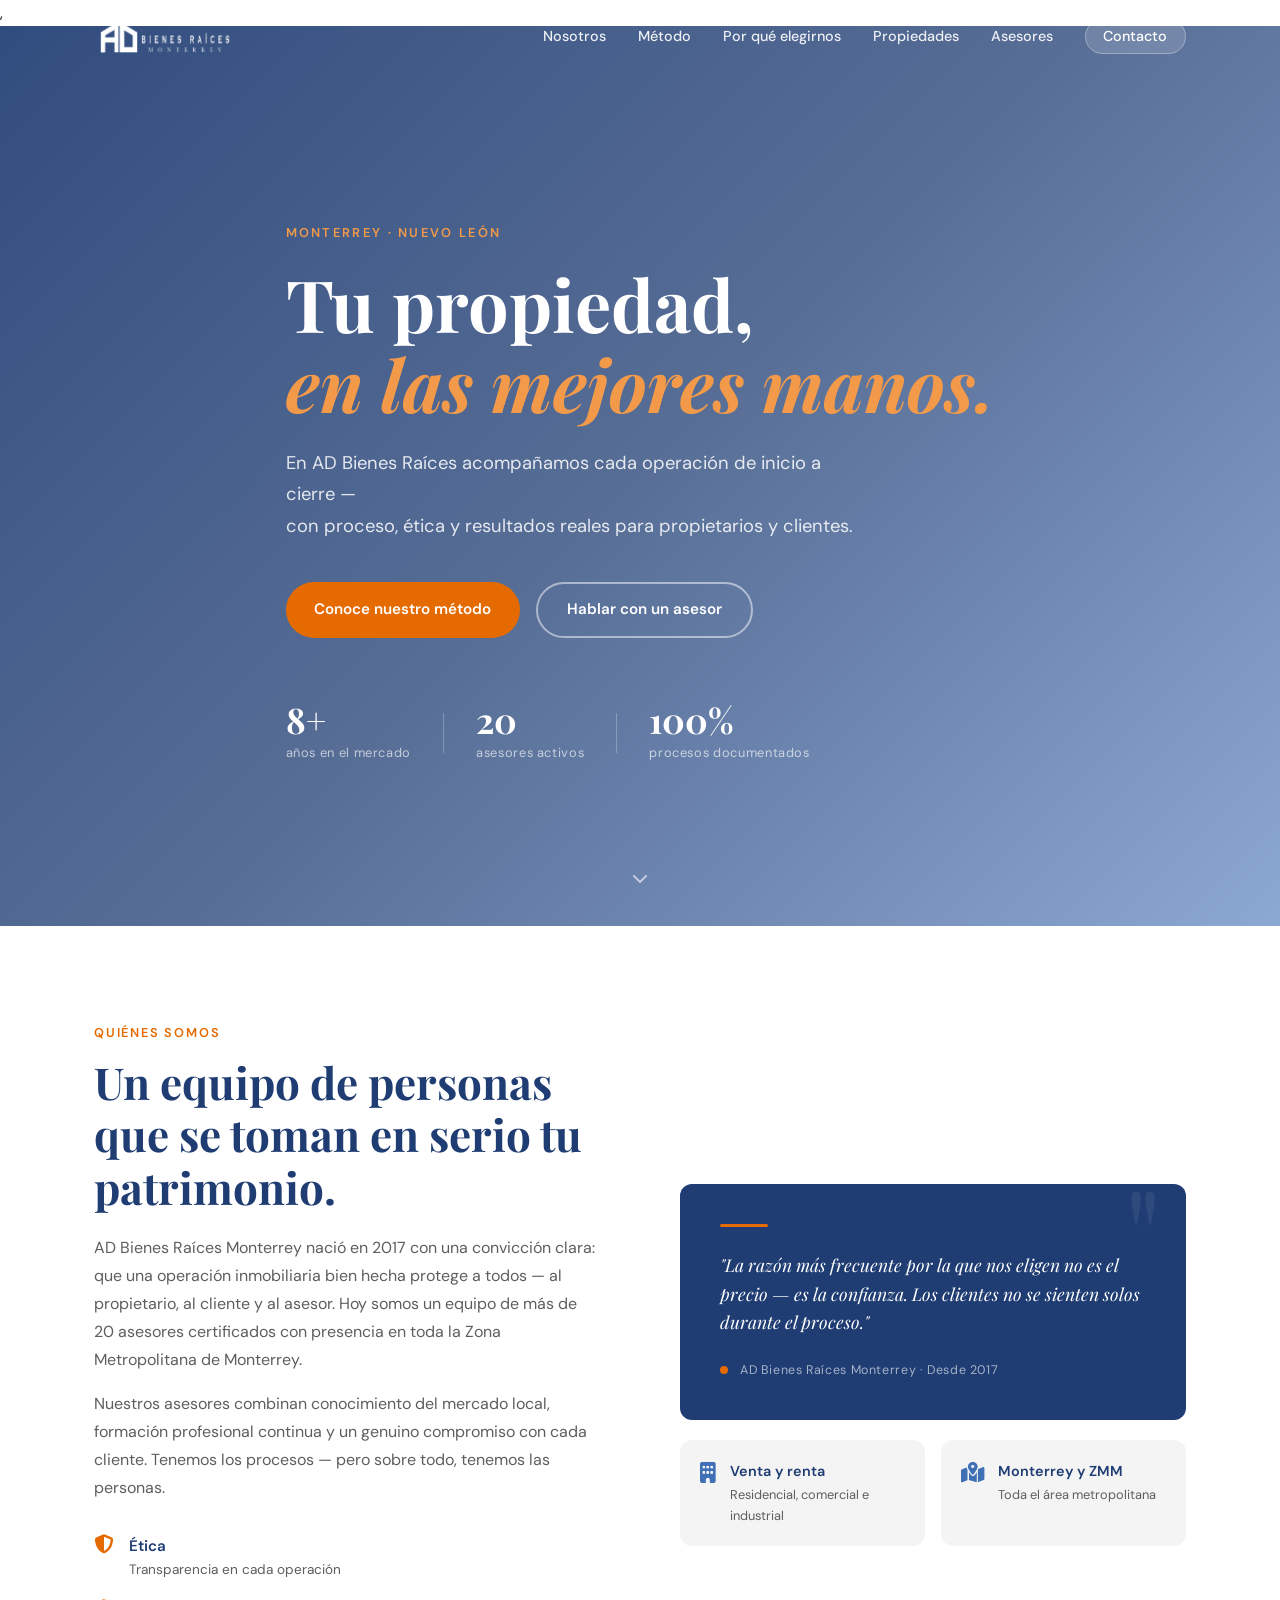
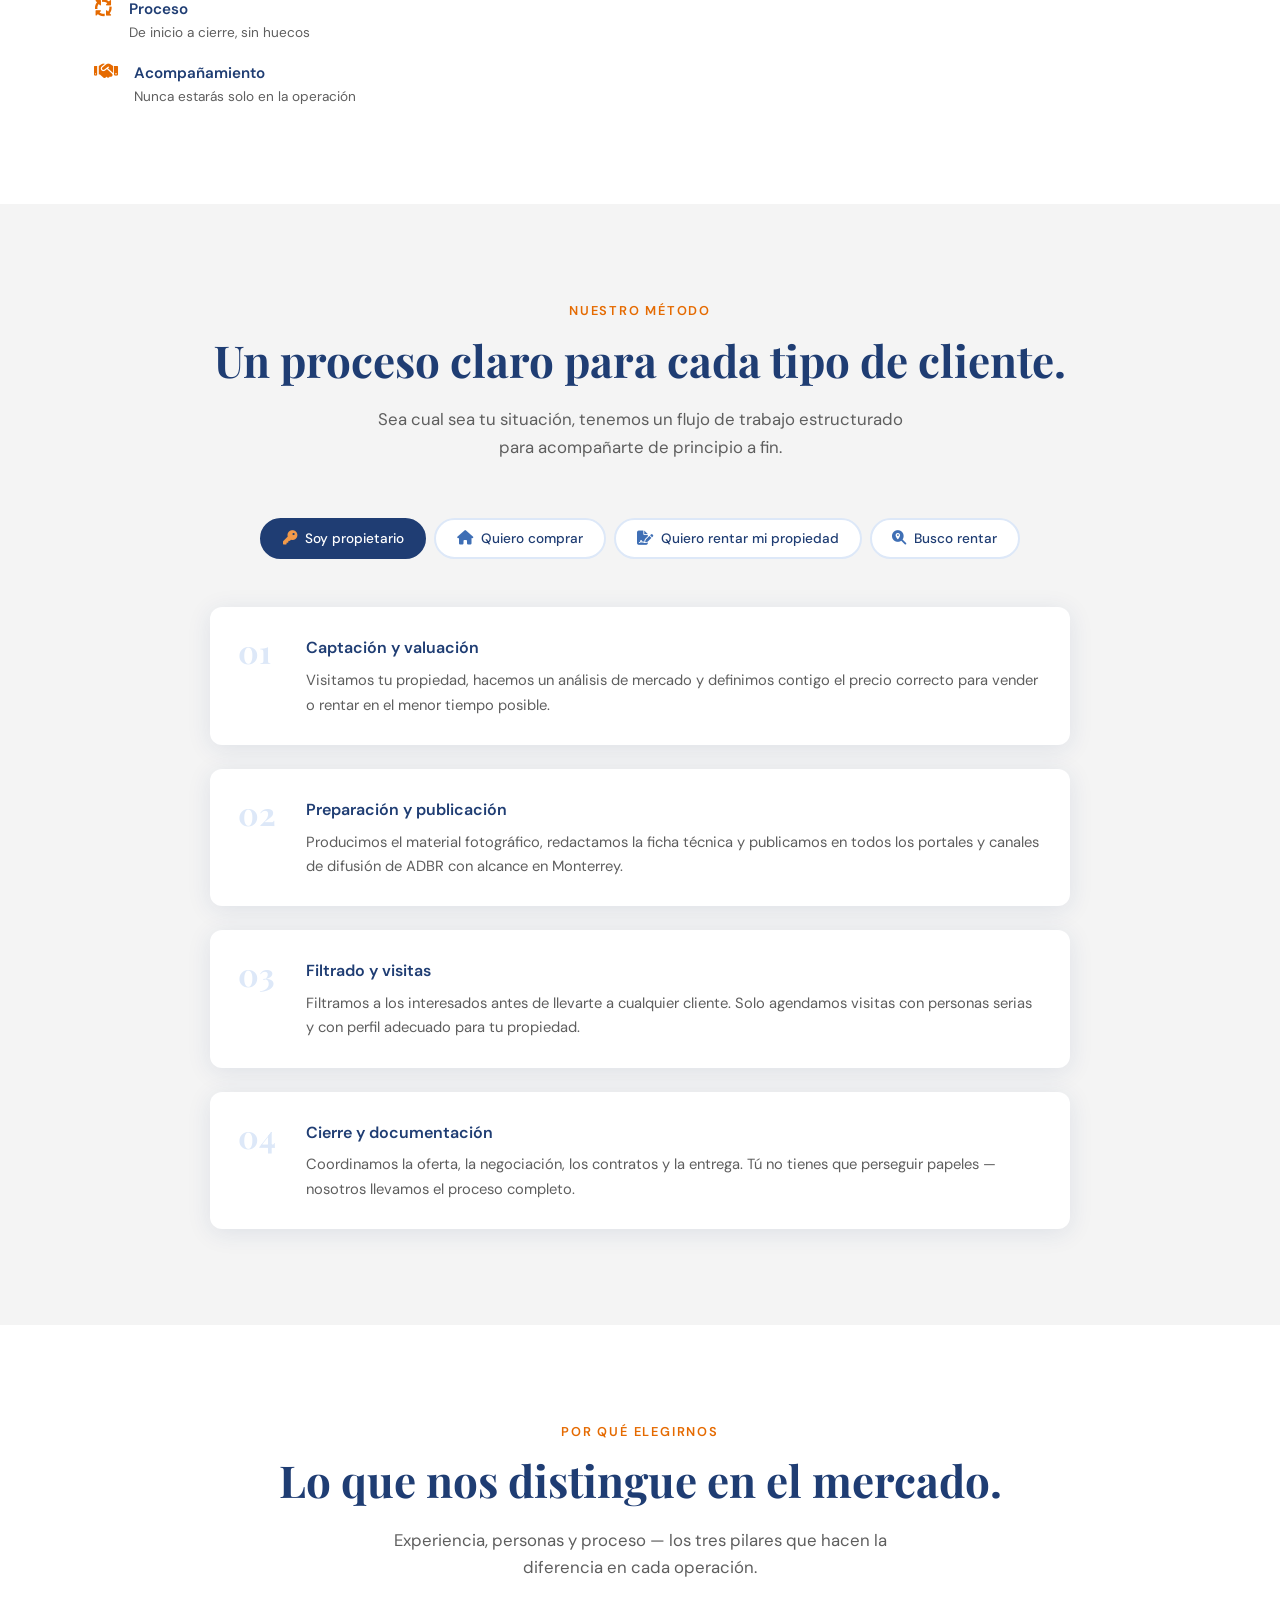
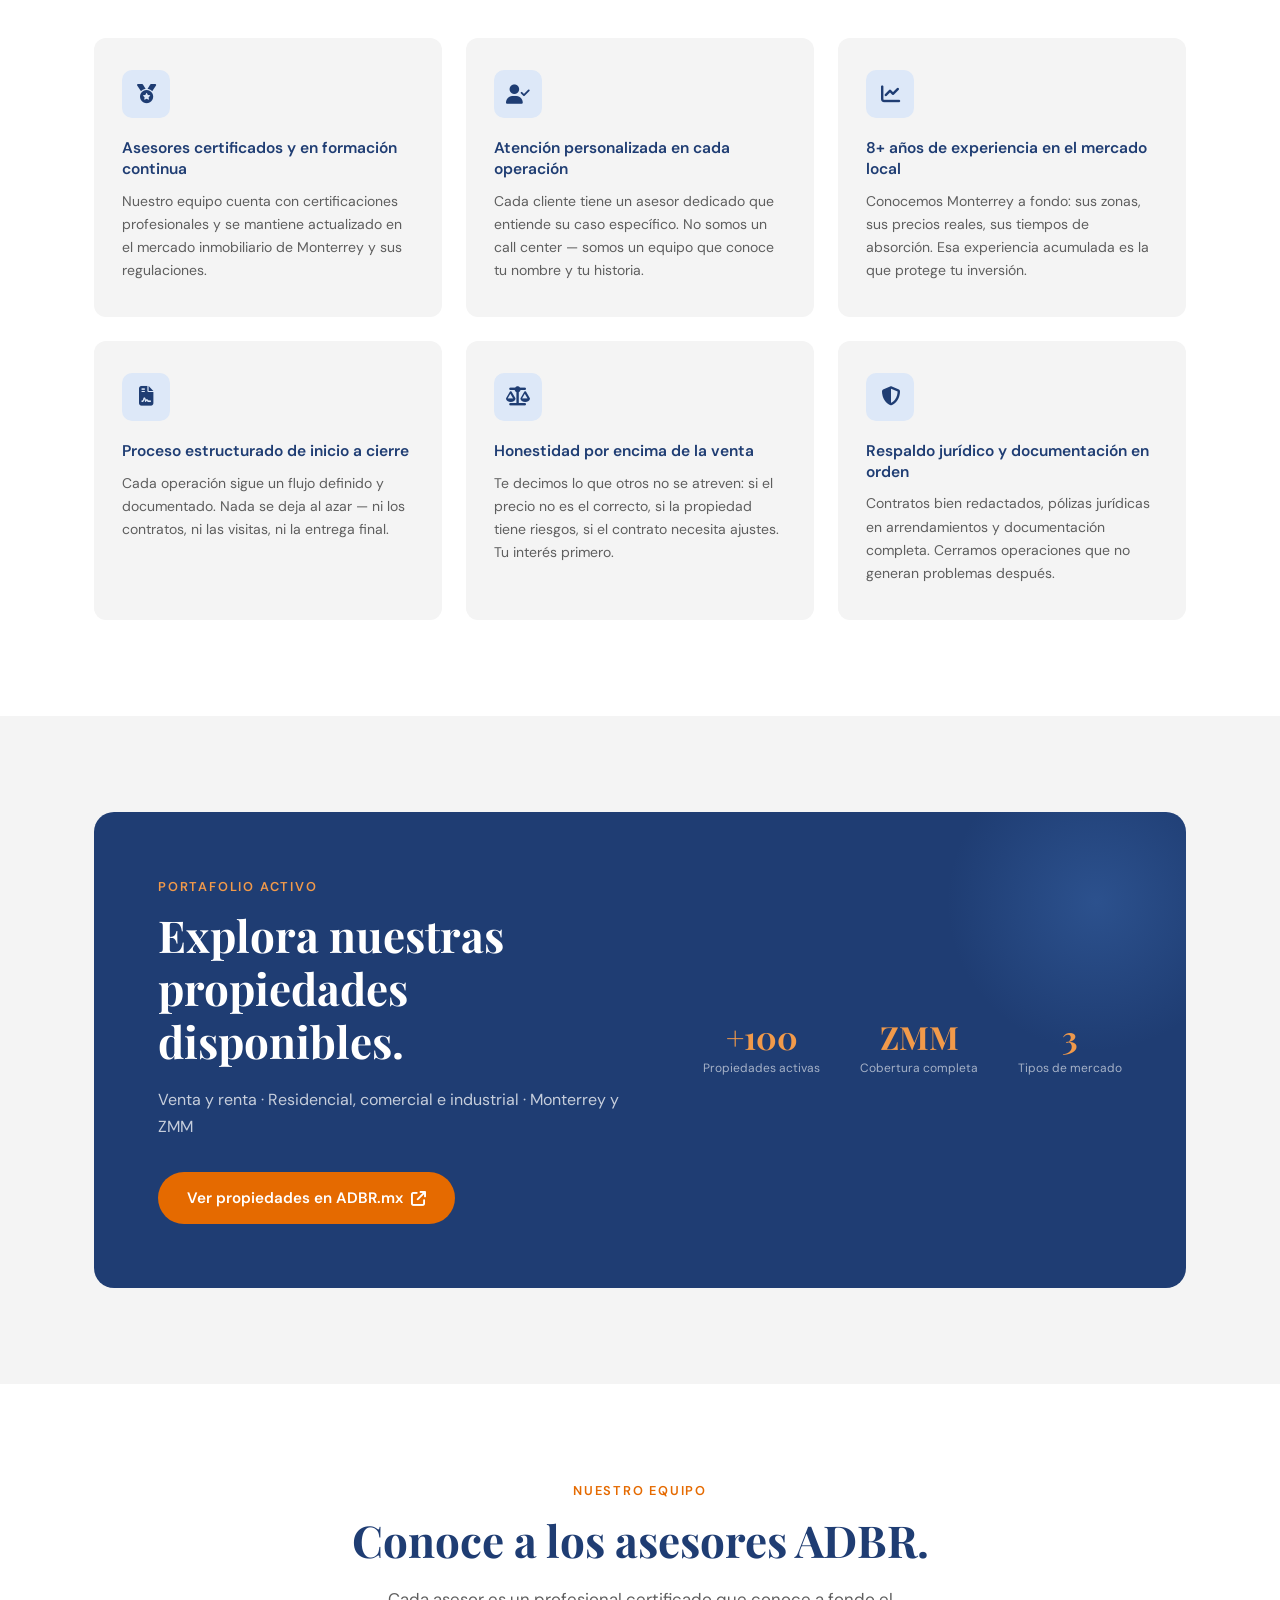
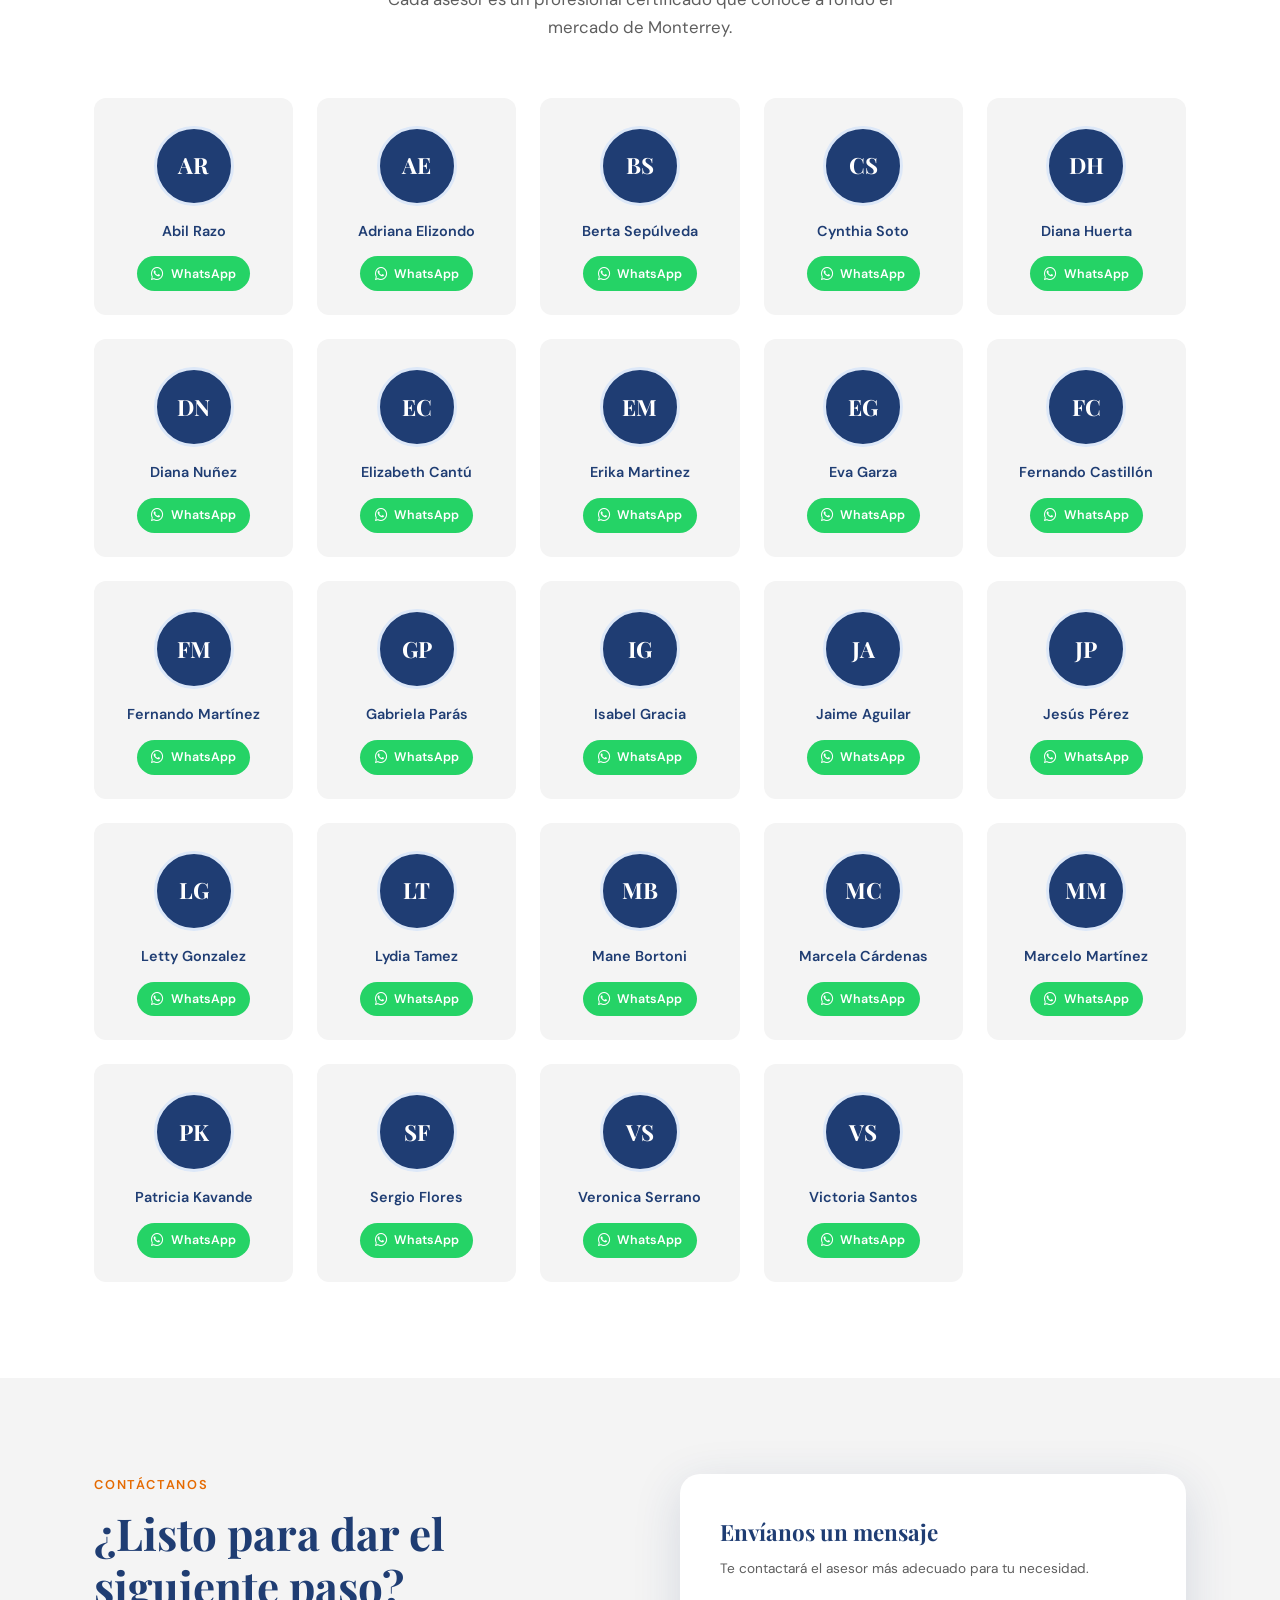
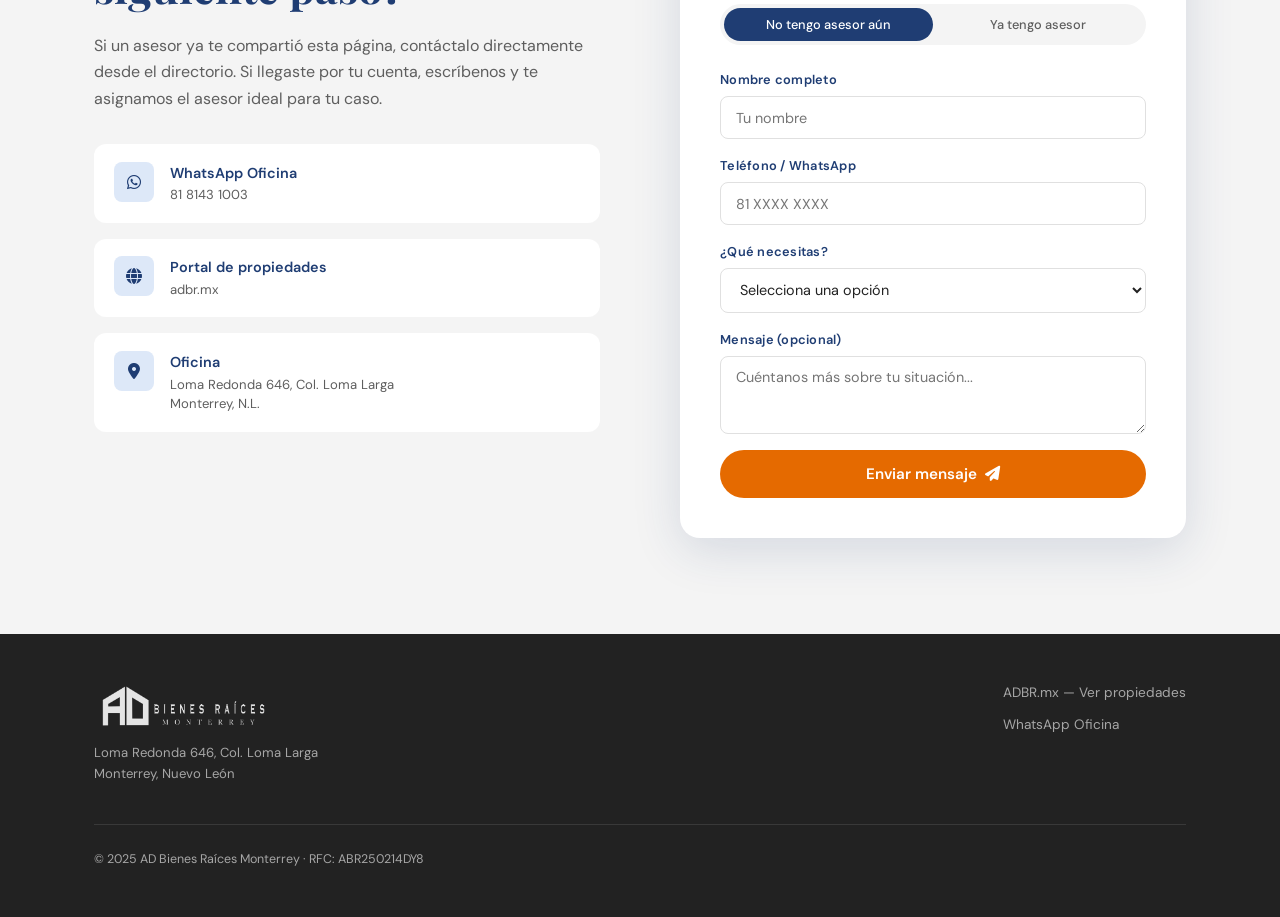
==== commit 0ba7c4d6: "Update index.html" ====
--- a/index.html
+++ b/index.html
@@ -1,4 +1,4 @@
-<!DOCTYPE html>
+,<!DOCTYPE html>
 <html lang="es">
 <head>
   <meta charset="UTF-8" />
@@ -431,7 +431,7 @@
               <button class="ftog active" data-tipo="nuevo">No tengo asesor aún</button>
               <button class="ftog" data-tipo="asesor">Ya tengo asesor</button>
             </div>
-            <form id="contacto-form" action="https://formspree.io/f/xqenddbk" method="POST">
+            <form id="contacto-form" action="https://formspree.io/f/xvznbbvp" method="POST">
               <input type="hidden" name="tipo_contacto" id="tipo_contacto" value="nuevo" />
               <div class="form-group">
                 <label>Nombre completo</label>
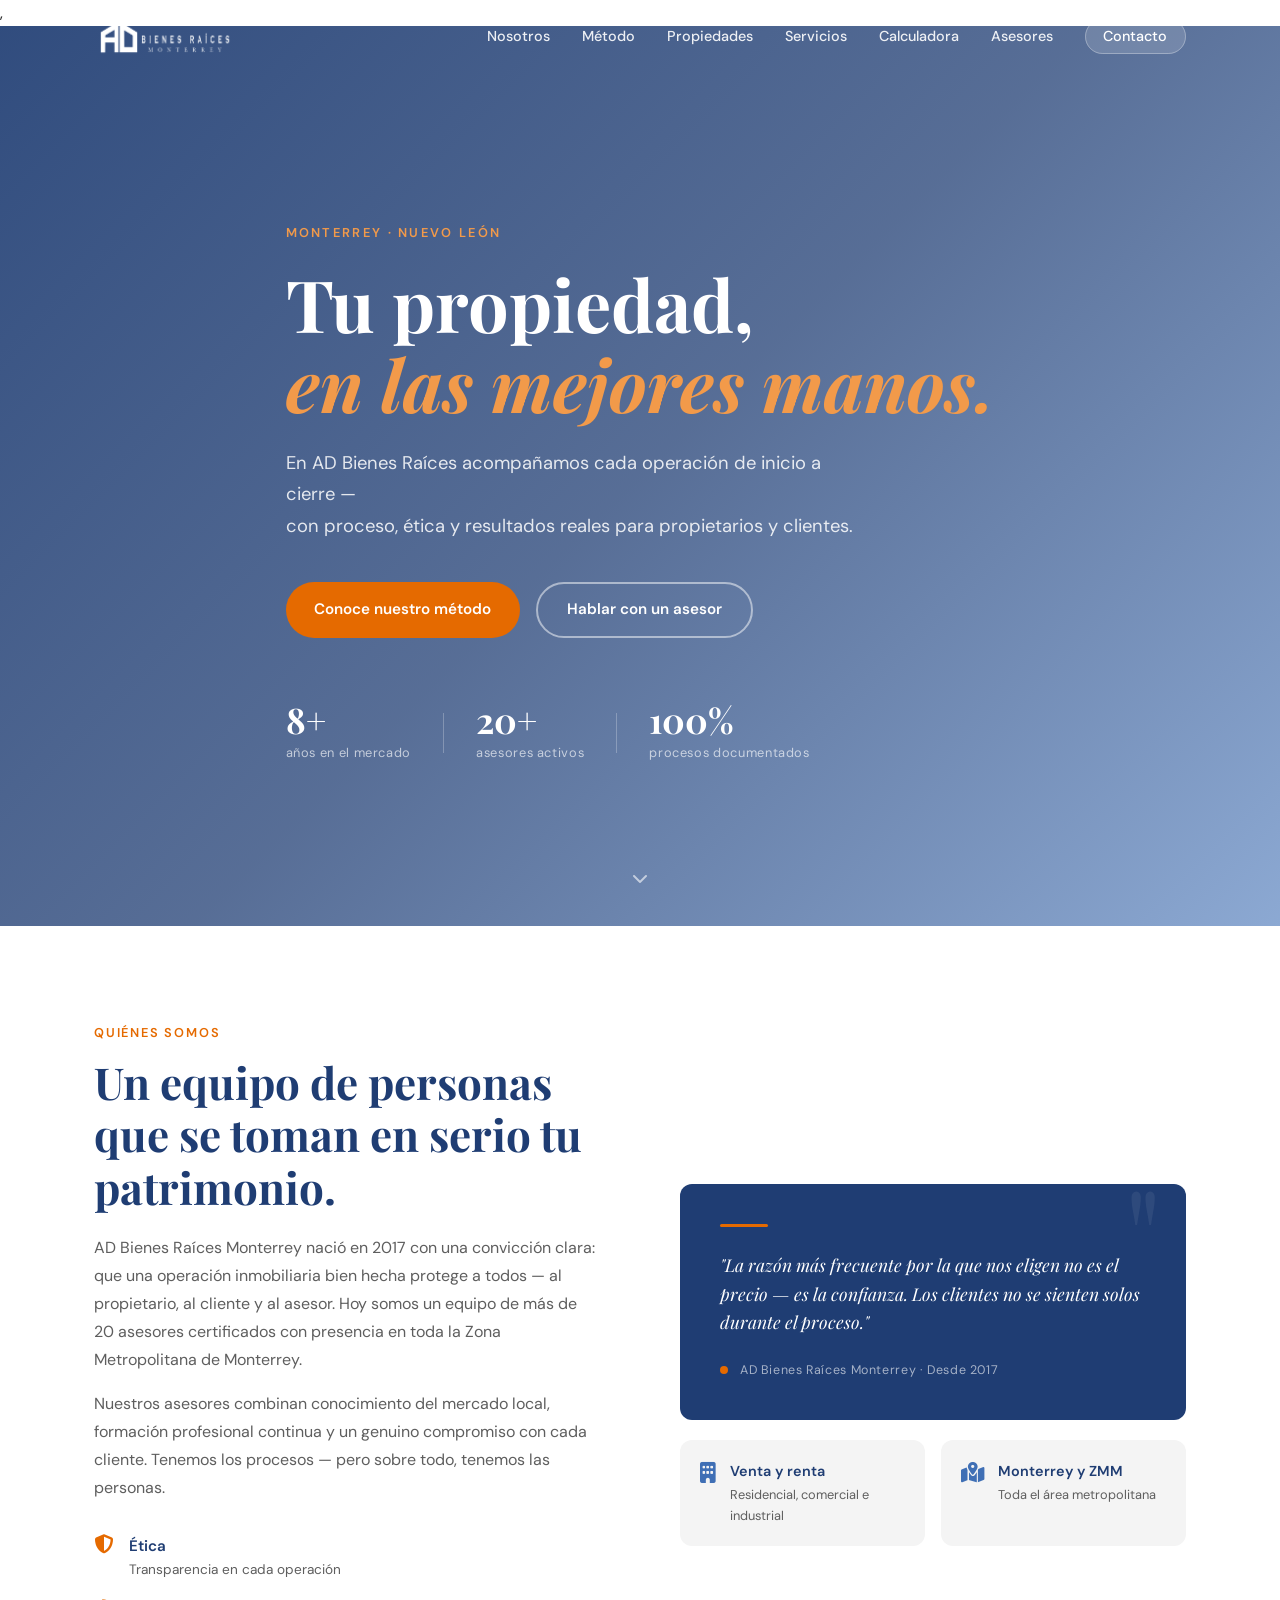
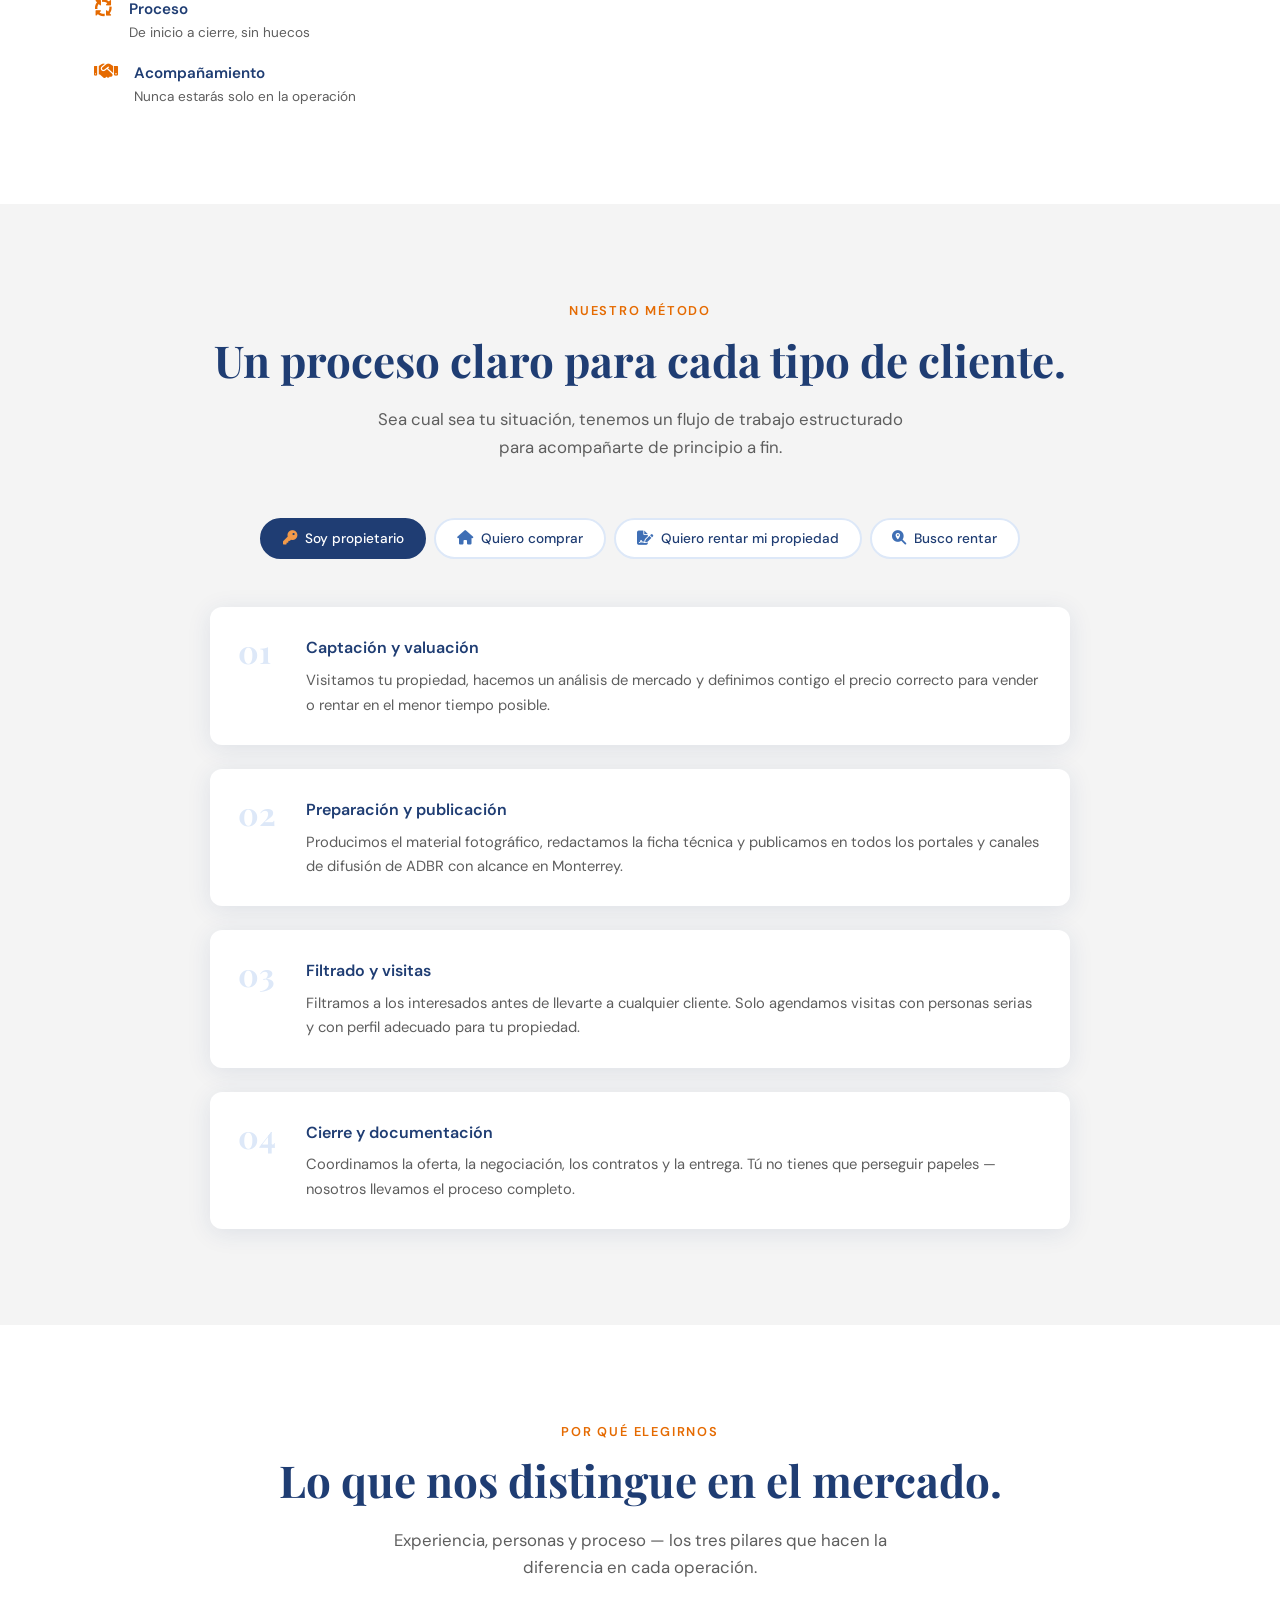
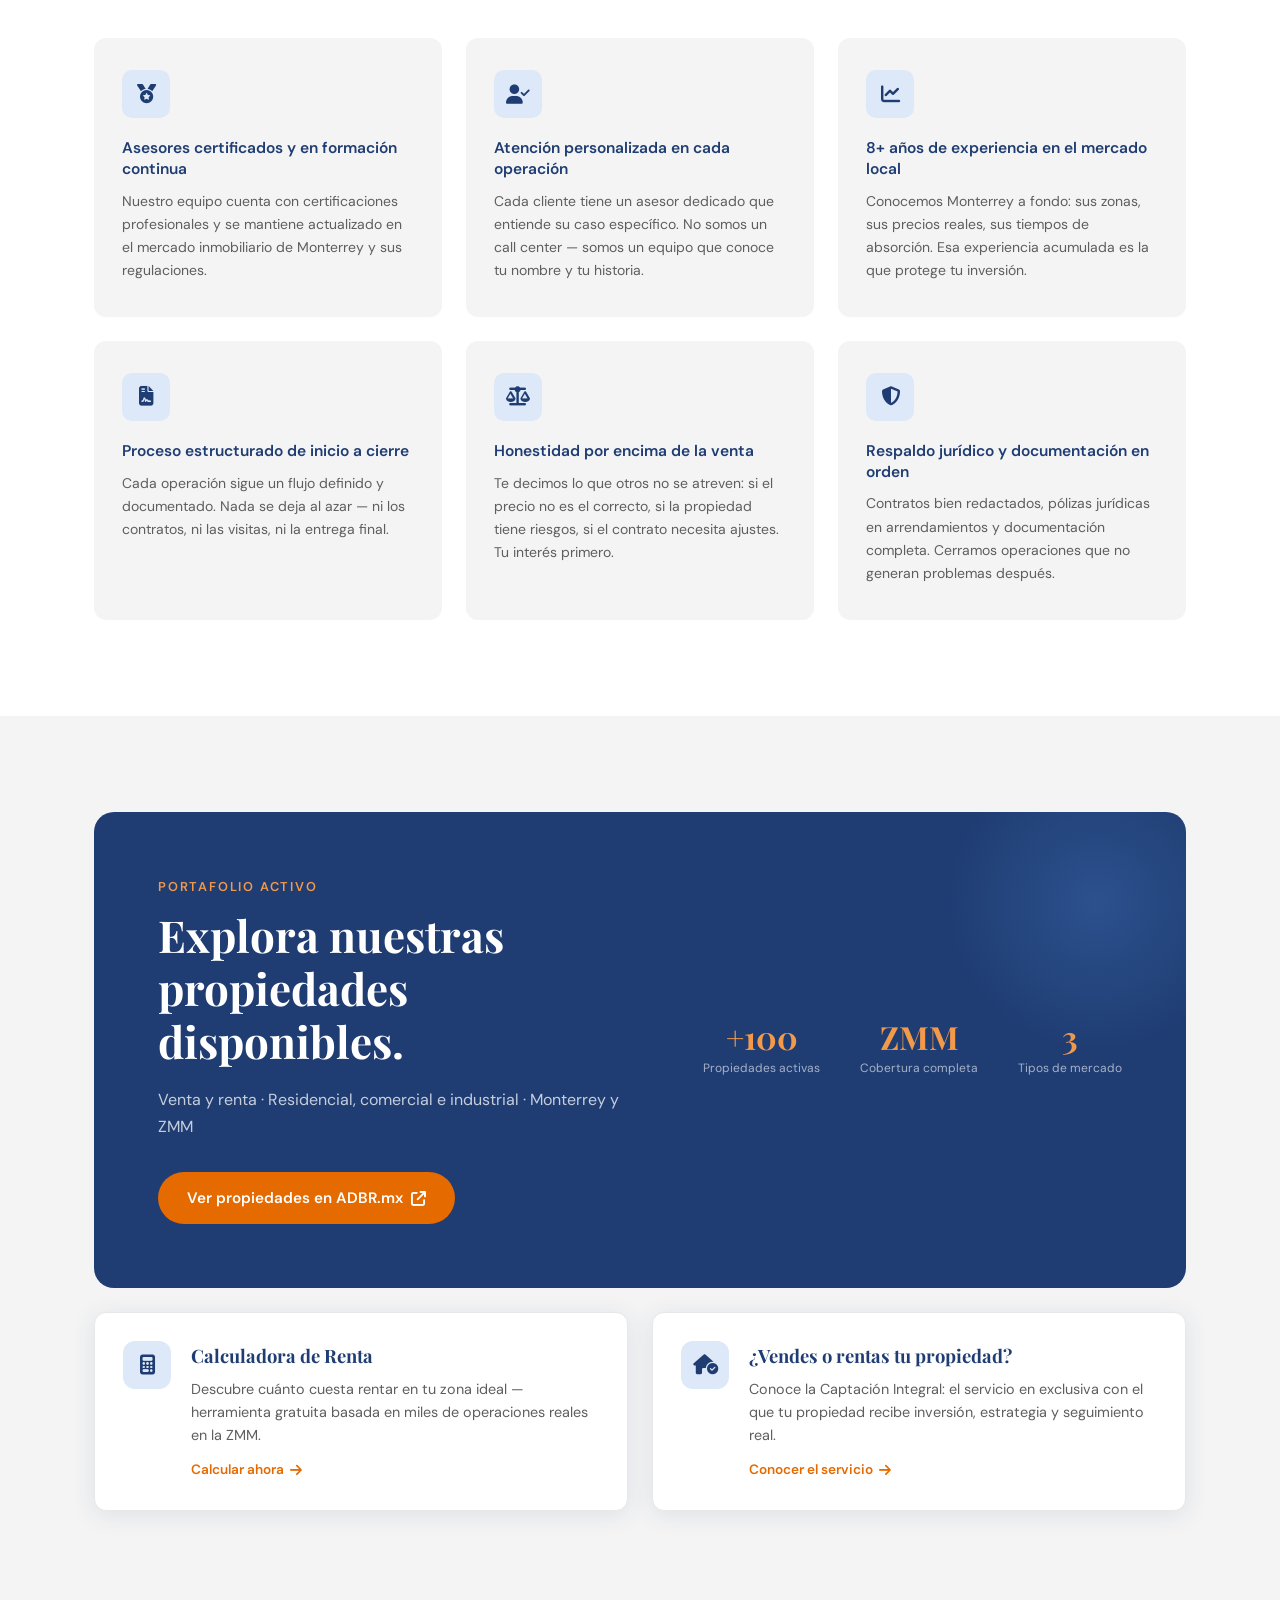
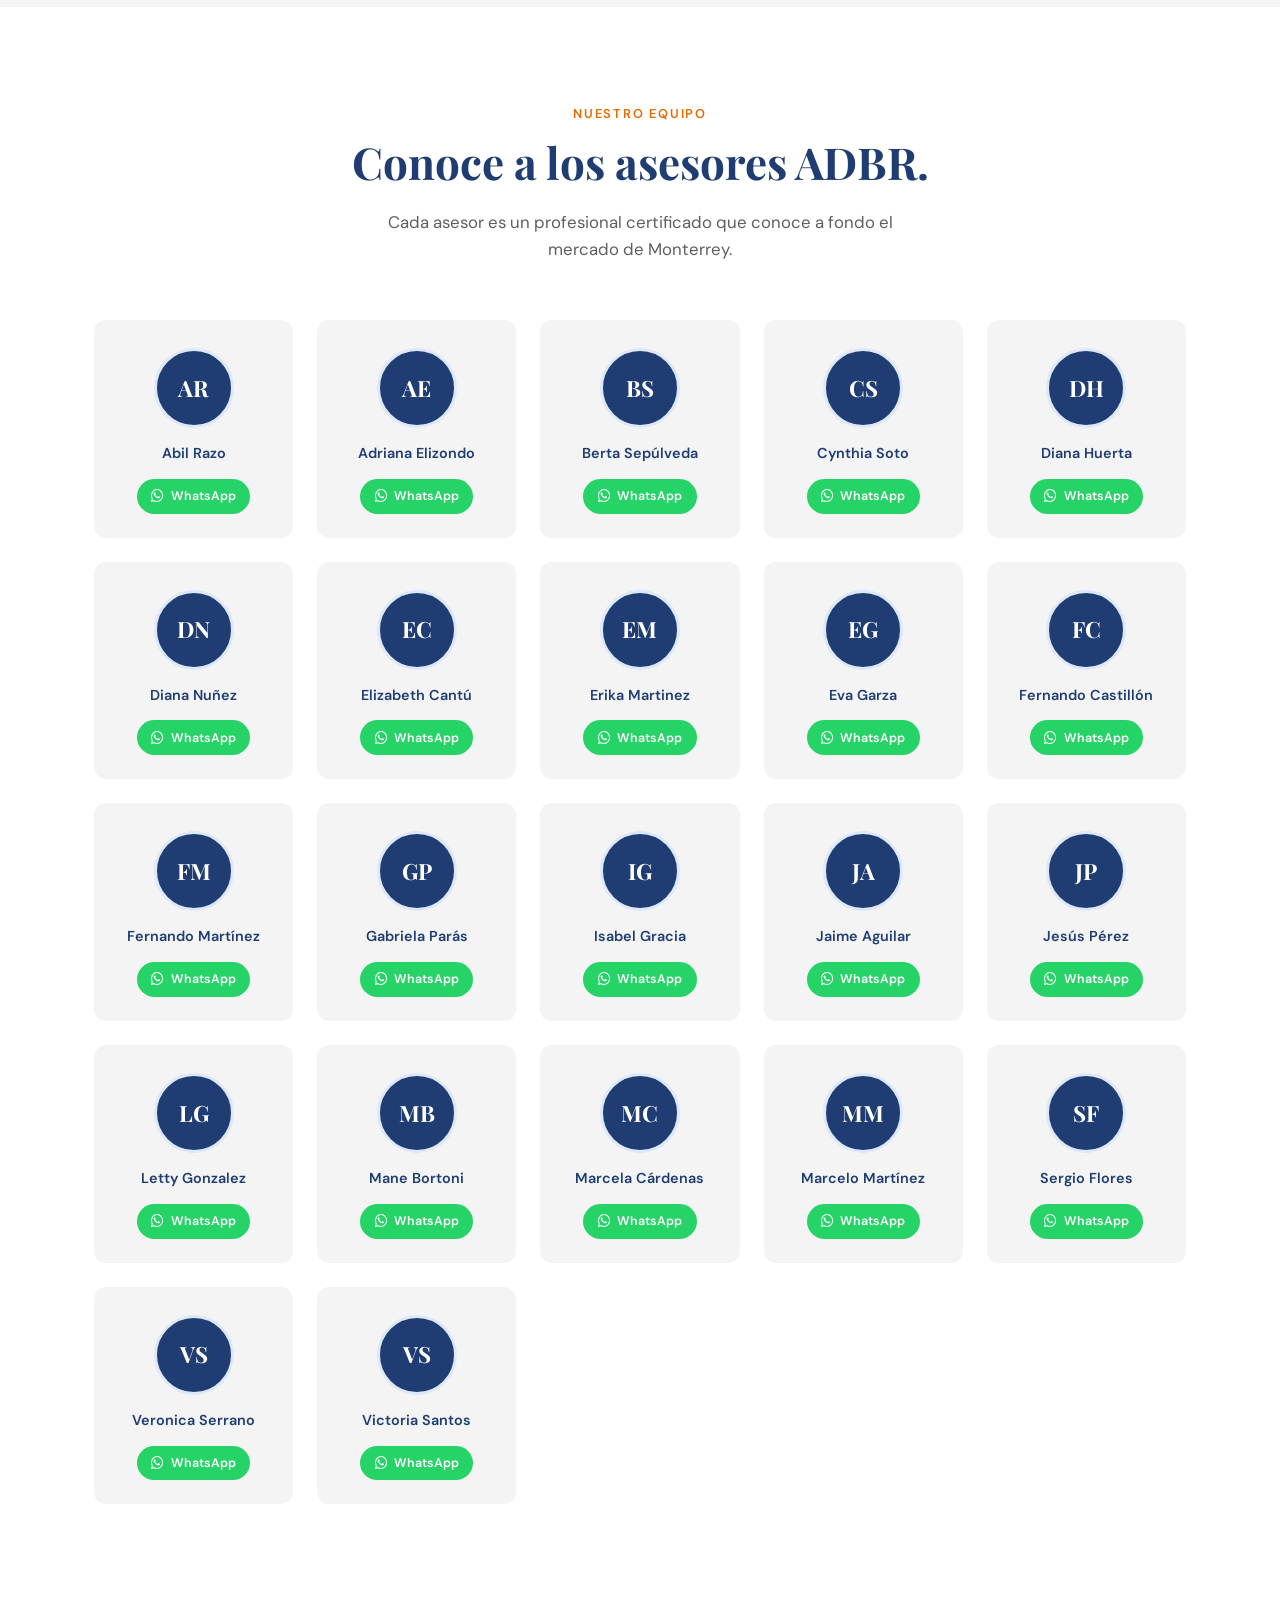
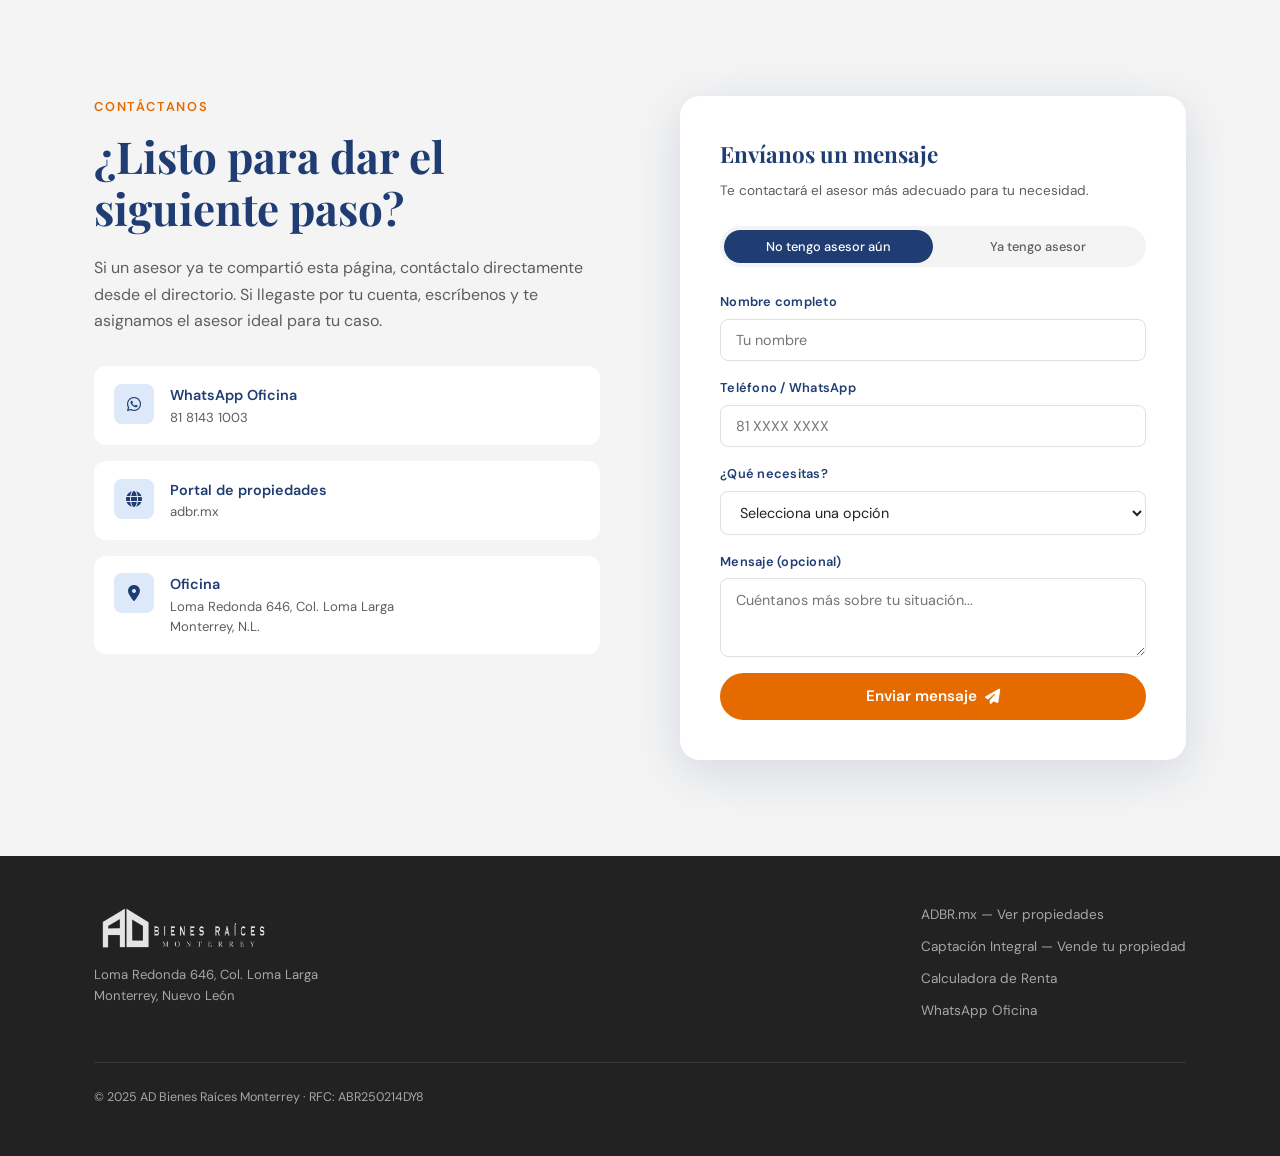
==== commit 17caec64: "Add files via upload" ====
--- a/index.html
+++ b/index.html
@@ -21,8 +21,9 @@
       <ul class="nav-links">
         <li><a href="#nosotros">Nosotros</a></li>
         <li><a href="#como-trabajamos">Método</a></li>
-        <li><a href="#diferenciadores">Por qué elegirnos</a></li>
         <li><a href="#propiedades">Propiedades</a></li>
+        <li><a href="https://adbrmty.github.io/servicios/">Servicios</a></li>
+        <li><a href="https://adbrmty.github.io/calculadora/">Calculadora</a></li>
         <li><a href="#asesores">Asesores</a></li>
         <li><a href="#contacto" class="nav-cta">Contacto</a></li>
       </ul>
@@ -58,7 +59,7 @@
         </div>
         <div class="stat-divider"></div>
         <div class="stat">
-          <span class="stat-num">20</span>
+          <span class="stat-num">20+</span>
           <span class="stat-label">asesores activos</span>
         </div>
         <div class="stat-divider"></div>
@@ -370,6 +371,25 @@
           </div>
         </div>
       </div>
+
+      <div class="tools-grid fade-in">
+        <a href="https://adbrmty.github.io/calculadora/" class="tool-card">
+          <div class="tool-icon"><i class="fa-solid fa-calculator"></i></div>
+          <div>
+            <h3>Calculadora de Renta</h3>
+            <p>Descubre cuánto cuesta rentar en tu zona ideal — herramienta gratuita basada en miles de operaciones reales en la ZMM.</p>
+            <span class="tool-link">Calcular ahora <i class="fa-solid fa-arrow-right"></i></span>
+          </div>
+        </a>
+        <a href="https://adbrmty.github.io/servicios/" class="tool-card">
+          <div class="tool-icon"><i class="fa-solid fa-house-circle-check"></i></div>
+          <div>
+            <h3>¿Vendes o rentas tu propiedad?</h3>
+            <p>Conoce la Captación Integral: el servicio en exclusiva con el que tu propiedad recibe inversión, estrategia y seguimiento real.</p>
+            <span class="tool-link">Conocer el servicio <i class="fa-solid fa-arrow-right"></i></span>
+          </div>
+        </a>
+      </div>
     </div>
   </section>
 
@@ -454,7 +474,7 @@
               </div>
               <div class="form-group" id="campo-asesor" style="display:none">
                 <label>¿Cuál es tu asesor?</label>
-                <select name="asesor"><option value="" disabled selected>Selecciona tu asesor</option><option>Abil Razo</option><option>Adriana Elizondo</option><option>Berta Sep&uacute;lveda</option><option>Cynthia Soto</option><option>Diana Huerta</option><option>Diana Nu&ntilde;ez</option><option>Elizabeth Cant&uacute;</option><option>Erika Martinez</option><option>Eva Garza</option><option>Fernando Castill&oacute;n</option><option>Fernando Mart&iacute;nez</option><option>Gabriela Par&aacute;s</option><option>Isabel Gracia</option><option>Jaime Aguilar</option><option>Jes&uacute;s P&eacute;rez</option><option>Letty Gonzalez</option><option>Lydia Tamez</option><option>Mane Bortoni</option><option>Marcela C&aacute;rdenas</option><option>Marcelo Mart&iacute;nez</option><option>Patricia Kavande</option><option>Sergio Flores</option><option>Veronica Serrano</option><option>Victoria Santos</option></select>
+                <select name="asesor"><option value="" disabled selected>Selecciona tu asesor</option><option>Abil Razo</option><option>Adriana Elizondo</option><option>Berta Sep&uacute;lveda</option><option>Cynthia Soto</option><option>Diana Huerta</option><option>Diana Nu&ntilde;ez</option><option>Elizabeth Cant&uacute;</option><option>Erika Martinez</option><option>Eva Garza</option><option>Fernando Castill&oacute;n</option><option>Fernando Mart&iacute;nez</option><option>Gabriela Par&aacute;s</option><option>Isabel Gracia</option><option>Jaime Aguilar</option><option>Jes&uacute;s P&eacute;rez</option><option>Letty Gonzalez</option><option>Mane Bortoni</option><option>Marcela C&aacute;rdenas</option><option>Marcelo Mart&iacute;nez</option><option>Sergio Flores</option><option>Veronica Serrano</option><option>Victoria Santos</option></select>
               </div>
               <div class="form-group">
                 <label>Mensaje (opcional)</label>
@@ -480,6 +500,8 @@
       </div>
       <div class="footer-links">
         <a href="https://adbr.mx" target="_blank">ADBR.mx — Ver propiedades</a>
+        <a href="https://adbrmty.github.io/servicios/">Captación Integral — Vende tu propiedad</a>
+        <a href="https://adbrmty.github.io/calculadora/">Calculadora de Renta</a>
         <a href="https://wa.me/528181431003" target="_blank">WhatsApp Oficina</a>
       </div>
       <div class="footer-copy">
--- a/styles.css
+++ b/styles.css
@@ -859,7 +859,7 @@
 
 /* ── LOGOS ───────────────────────────────────────────── */
 .nav-logo-img {
-  height: 36px;
+  height: 40px;
   width: auto;
   display: block;
   transition: opacity var(--trans);
@@ -947,3 +947,62 @@
   filter: brightness(0) invert(1); /* blanco sobre footer oscuro */
   opacity: .88;
 }
+
+
+/* ── HERRAMIENTAS / PÁGINAS HERMANAS ─────────────────── */
+.tools-grid {
+  display: grid;
+  grid-template-columns: 1fr 1fr;
+  gap: 1.5rem;
+  margin-top: 1.5rem;
+}
+.tool-card {
+  display: flex;
+  gap: 1.25rem;
+  align-items: flex-start;
+  background: var(--blanco);
+  border: 1px solid #E8E8E8;
+  border-radius: var(--radius);
+  padding: 1.75rem;
+  transition: all .3s ease;
+  box-shadow: var(--shadow);
+}
+.tool-card:hover {
+  transform: translateY(-4px);
+  box-shadow: 0 12px 36px rgba(31,61,115,.14);
+  border-color: var(--azul2);
+}
+.tool-icon {
+  width: 48px;
+  height: 48px;
+  border-radius: 12px;
+  background: var(--azul-claro);
+  display: flex;
+  align-items: center;
+  justify-content: center;
+  flex-shrink: 0;
+}
+.tool-icon i { font-size: 1.25rem; color: var(--azul); }
+.tool-card h3 {
+  font-family: var(--font-display);
+  font-size: 1.15rem;
+  color: var(--azul);
+  margin-bottom: .4rem;
+}
+.tool-card p {
+  font-size: .9rem;
+  color: var(--gris-txt);
+  line-height: 1.6;
+  margin-bottom: .75rem;
+}
+.tool-link {
+  font-size: .85rem;
+  font-weight: 600;
+  color: var(--naranja);
+  display: inline-flex;
+  align-items: center;
+  gap: .4rem;
+}
+@media (max-width: 768px) {
+  .tools-grid { grid-template-columns: 1fr; }
+}
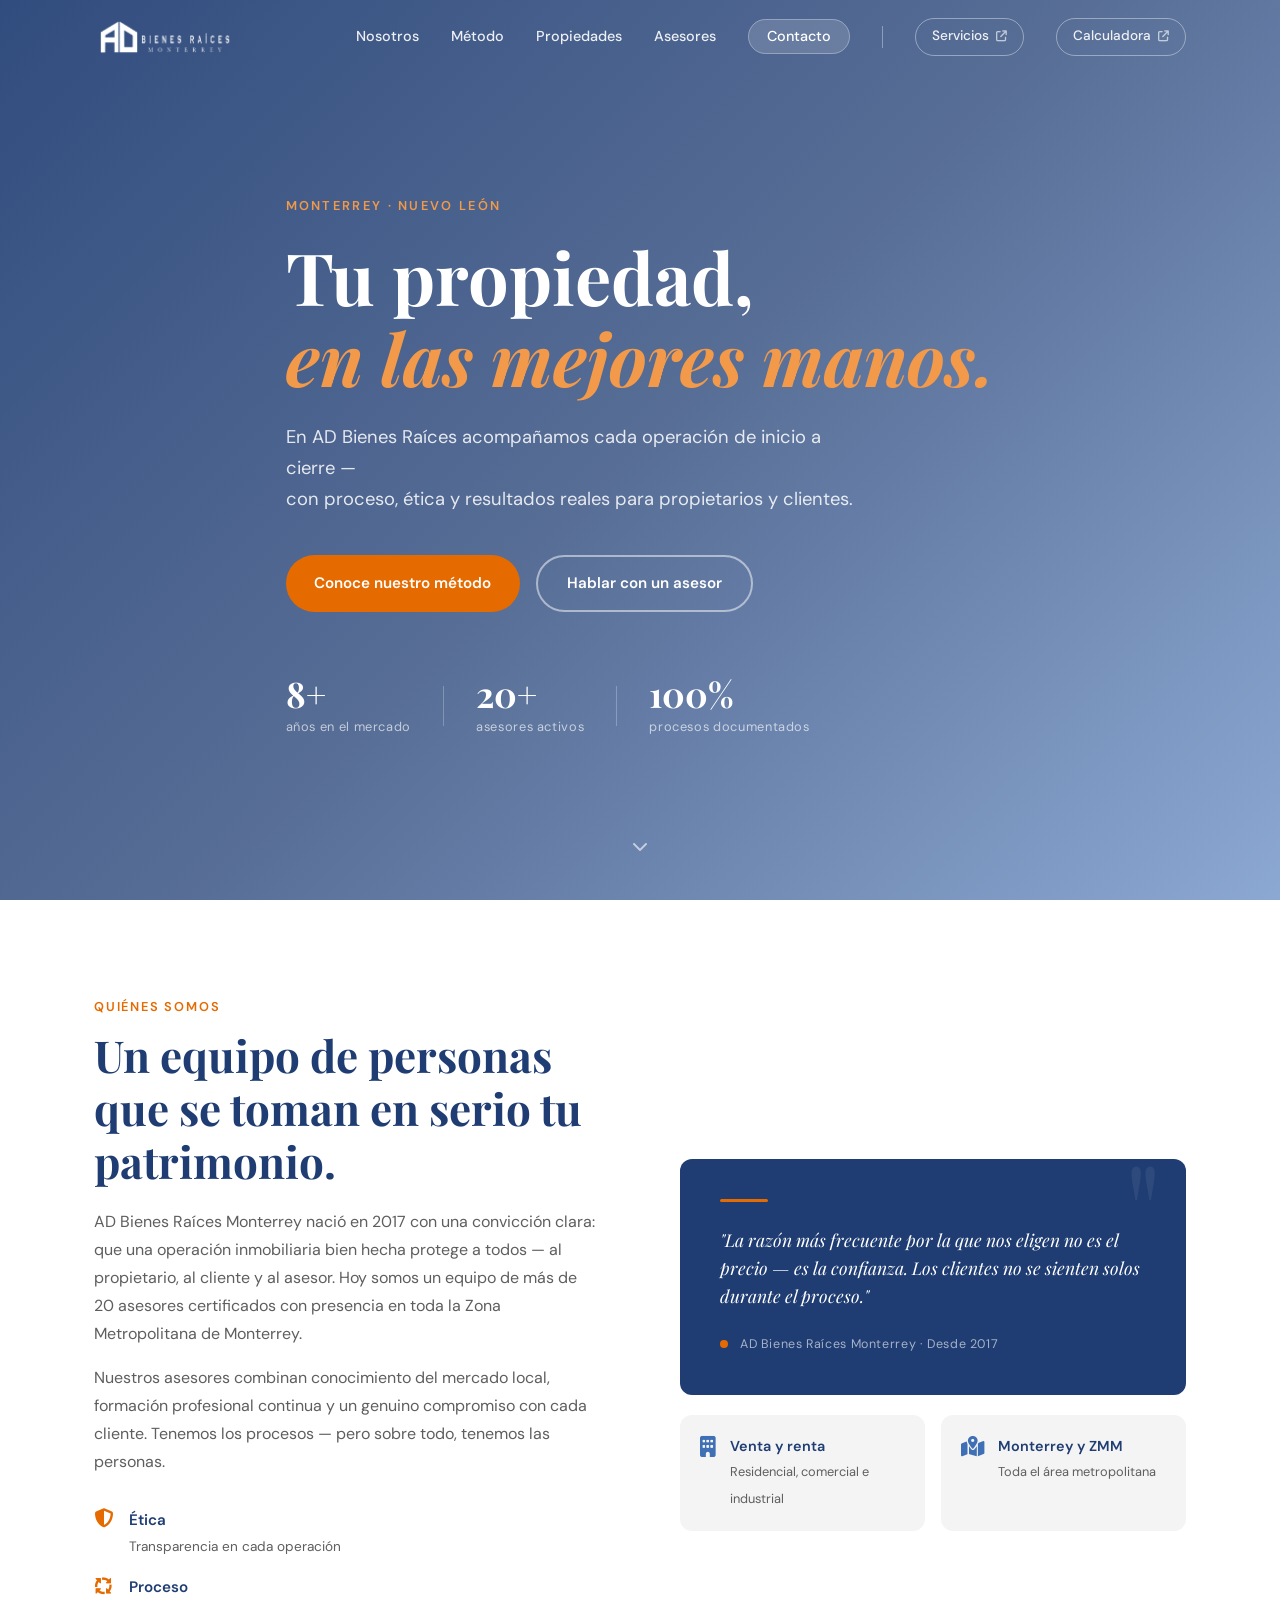
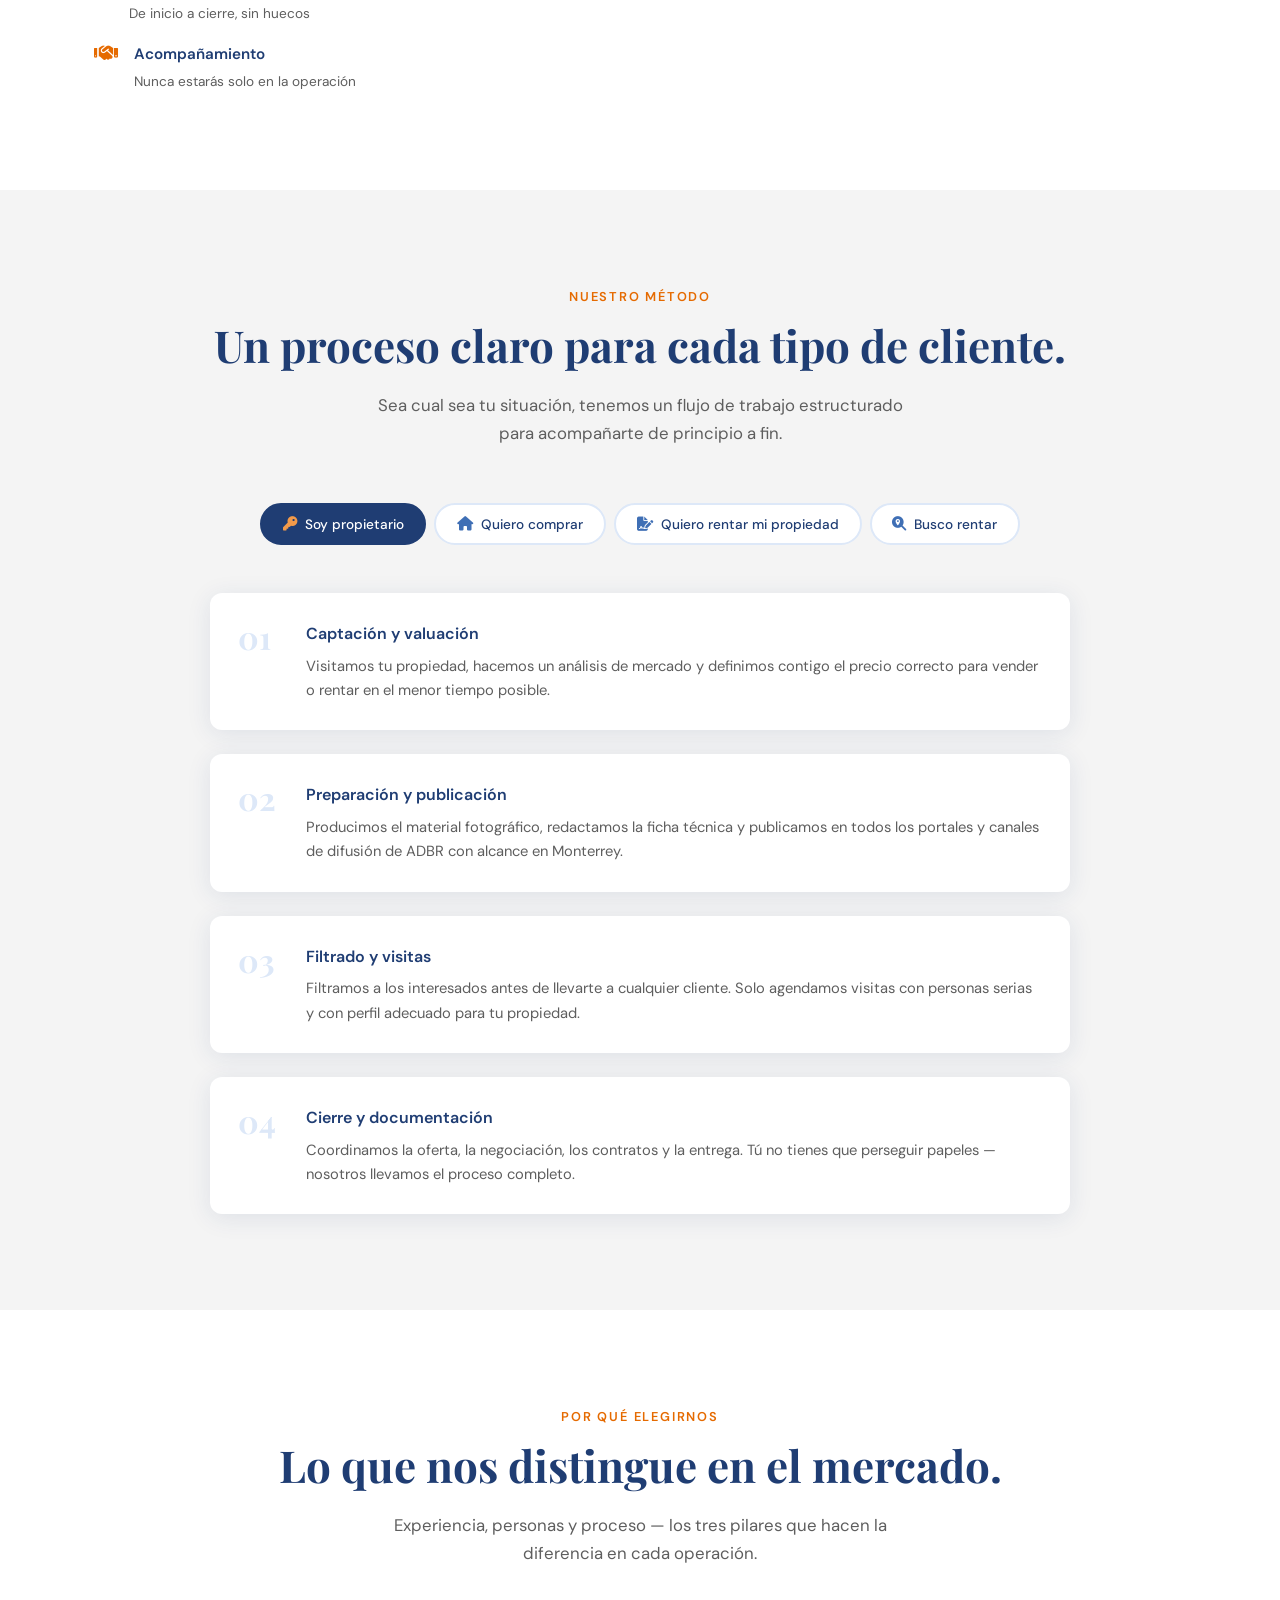
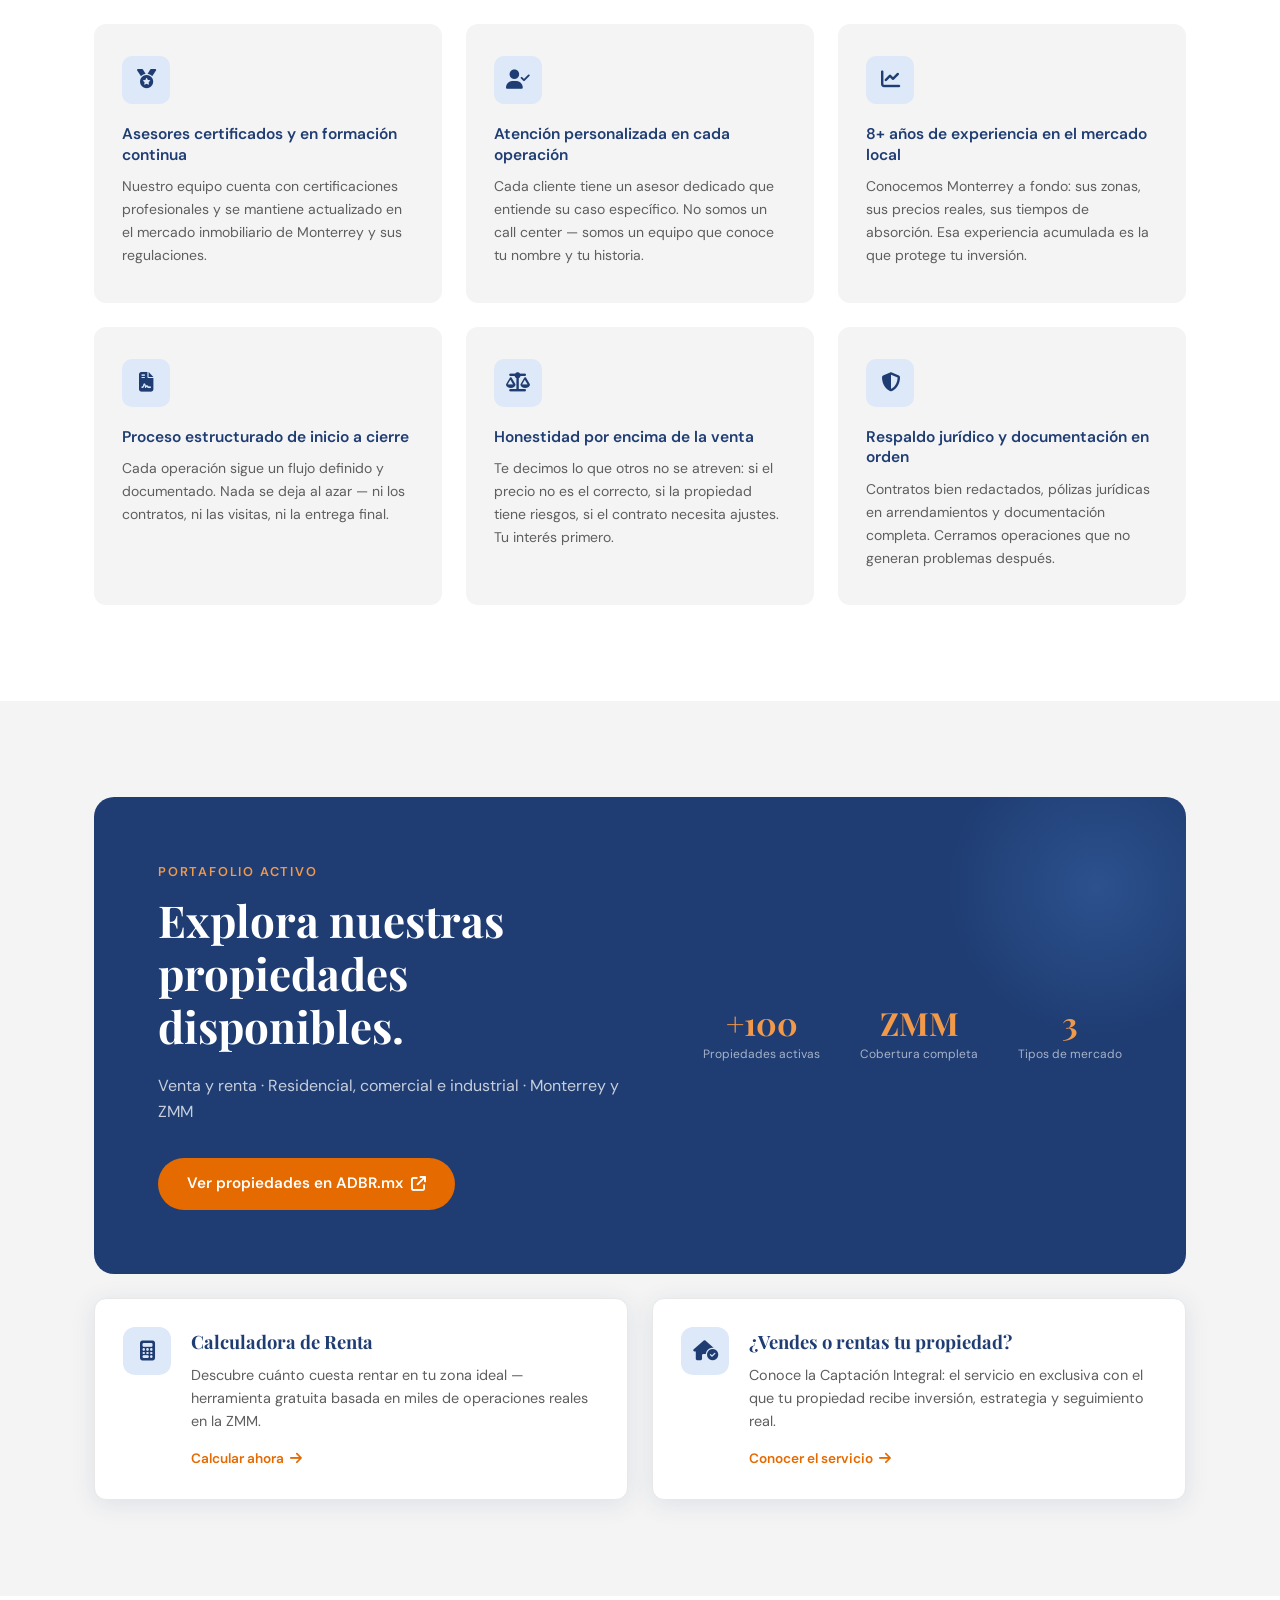
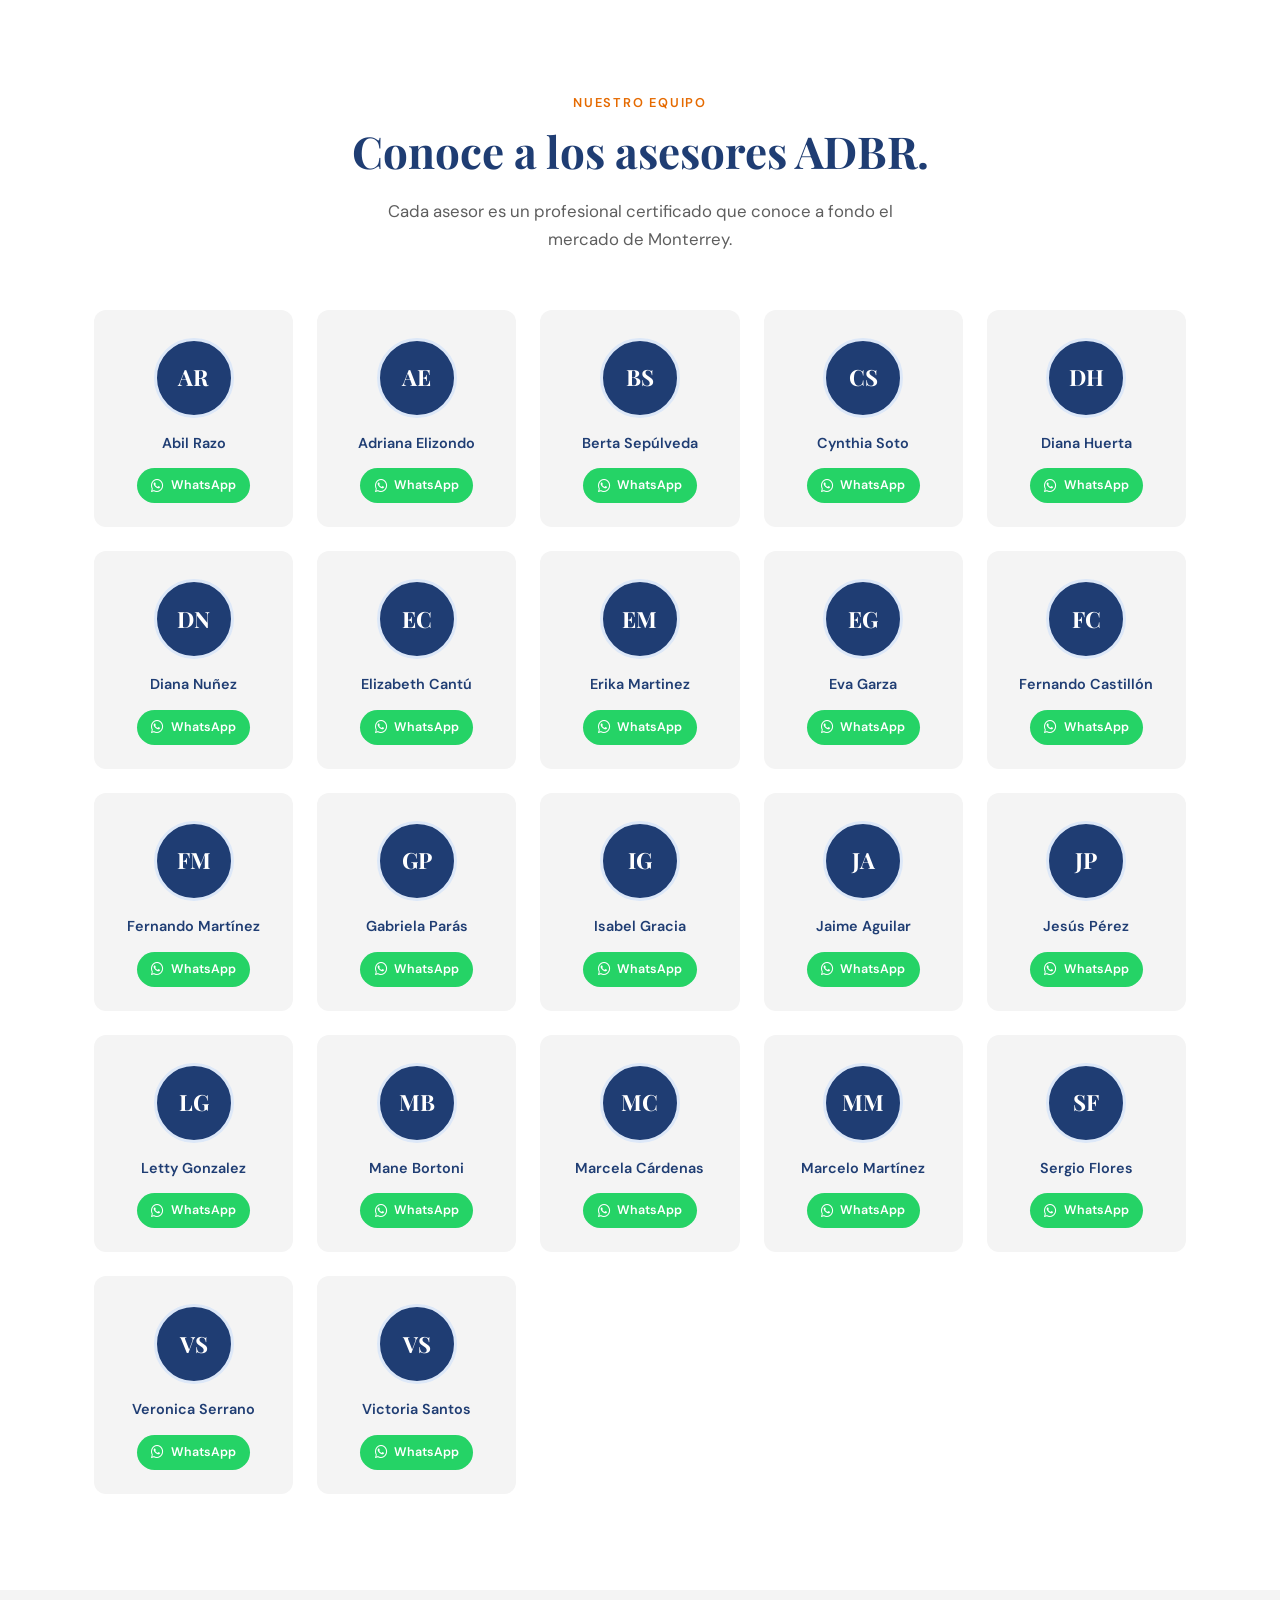
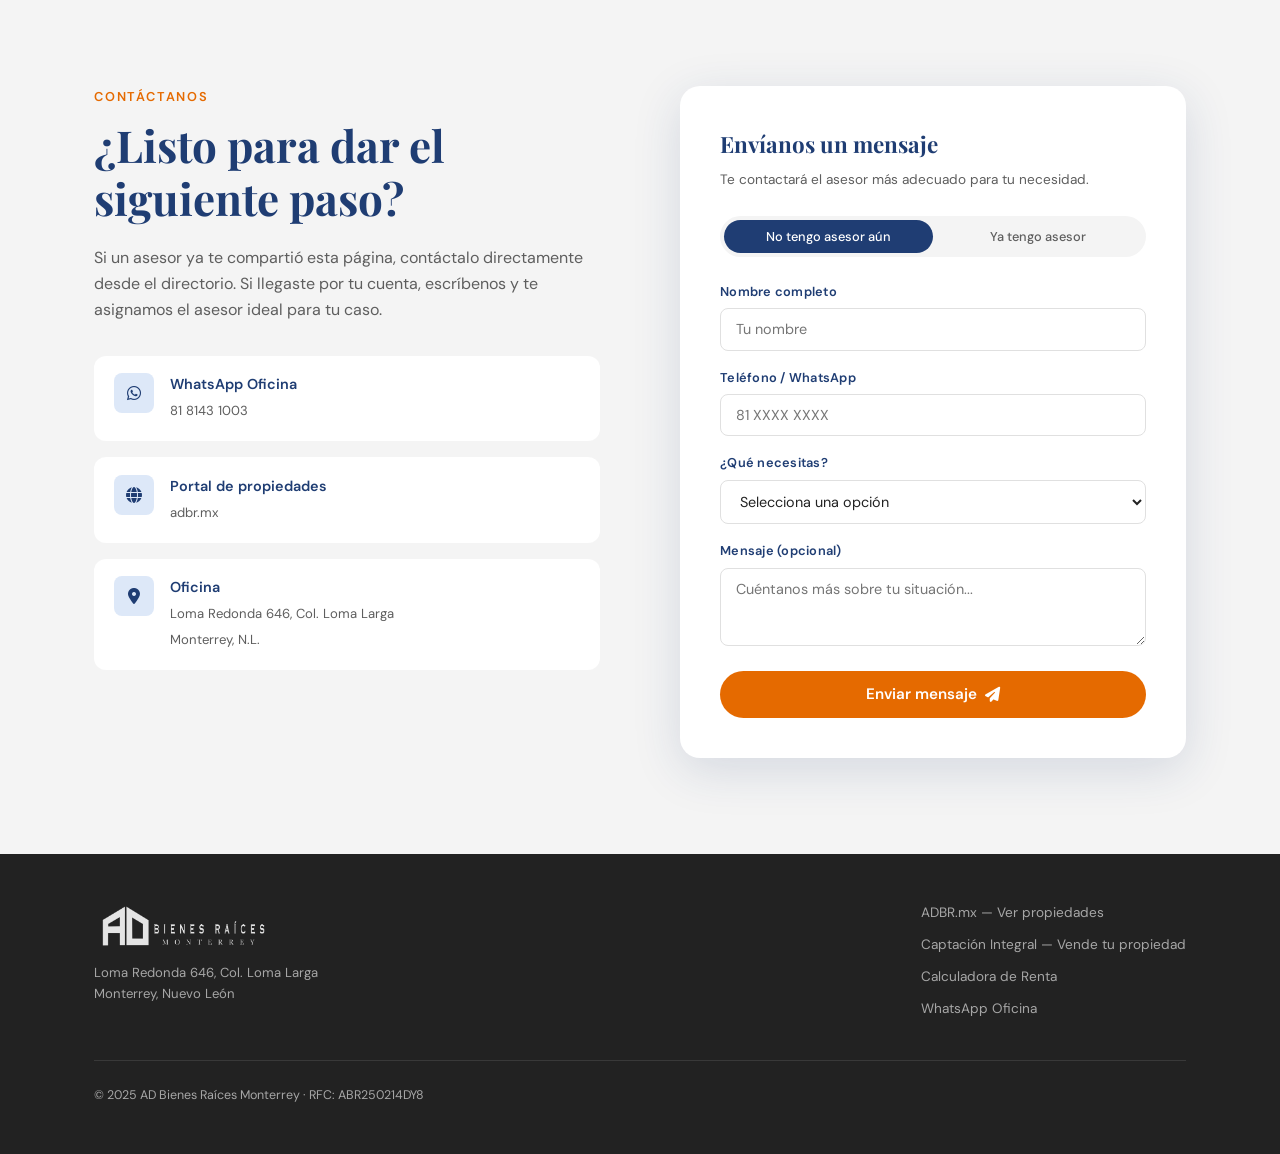
==== commit cf081089: "Add files via upload" ====
--- a/index.html
+++ b/index.html
@@ -1,4 +1,4 @@
-,<!DOCTYPE html>
+<!DOCTYPE html>
 <html lang="es">
 <head>
   <meta charset="UTF-8" />
@@ -22,10 +22,11 @@
         <li><a href="#nosotros">Nosotros</a></li>
         <li><a href="#como-trabajamos">Método</a></li>
         <li><a href="#propiedades">Propiedades</a></li>
-        <li><a href="https://adbrmty.github.io/servicios/">Servicios</a></li>
-        <li><a href="https://adbrmty.github.io/calculadora/">Calculadora</a></li>
         <li><a href="#asesores">Asesores</a></li>
         <li><a href="#contacto" class="nav-cta">Contacto</a></li>
+        <li class="nav-divider" aria-hidden="true"></li>
+        <li><a href="https://adbrmty.github.io/servicios/" class="nav-ext">Servicios <i class="fa-solid fa-arrow-up-right-from-square"></i></a></li>
+        <li><a href="https://adbrmty.github.io/calculadora/" class="nav-ext">Calculadora <i class="fa-solid fa-arrow-up-right-from-square"></i></a></li>
       </ul>
       <button class="hamburger" id="hamburger" aria-label="Menú">
         <span></span><span></span><span></span>
--- a/styles.css
+++ b/styles.css
@@ -1006,3 +1006,53 @@
 @media (max-width: 768px) {
   .tools-grid { grid-template-columns: 1fr; }
 }
+
+
+/* ── NAV: divisor y enlaces a páginas externas ───────── */
+.nav-divider {
+  width: 1px;
+  height: 22px;
+  background: rgba(255,255,255,.35);
+  transition: background var(--trans);
+}
+.nav.scrolled .nav-divider { background: rgba(31,61,115,.25); }
+
+.nav-links .nav-ext {
+  border: 1px solid rgba(255,255,255,.4);
+  border-radius: 50px;
+  padding: .42rem 1rem;
+  font-size: .85rem;
+  display: inline-flex;
+  align-items: center;
+  gap: .45rem;
+  transition: all var(--trans);
+}
+.nav-links .nav-ext i {
+  font-size: .68rem;
+  opacity: .7;
+}
+.nav-links .nav-ext:hover {
+  background: rgba(255,255,255,.12);
+  border-color: var(--naranja-s);
+  color: var(--naranja-s);
+}
+.nav.scrolled .nav-links .nav-ext {
+  border-color: rgba(31,61,115,.3);
+}
+.nav.scrolled .nav-links .nav-ext:hover {
+  background: var(--azul-claro);
+  border-color: var(--azul2);
+  color: var(--azul);
+}
+
+@media (max-width: 768px) {
+  .nav-divider {
+    width: 150px;
+    height: 1px;
+    background: rgba(255,255,255,.3);
+  }
+  .nav-links.open .nav-ext {
+    font-size: 1.05rem;
+    padding: .6rem 1.4rem;
+  }
+}
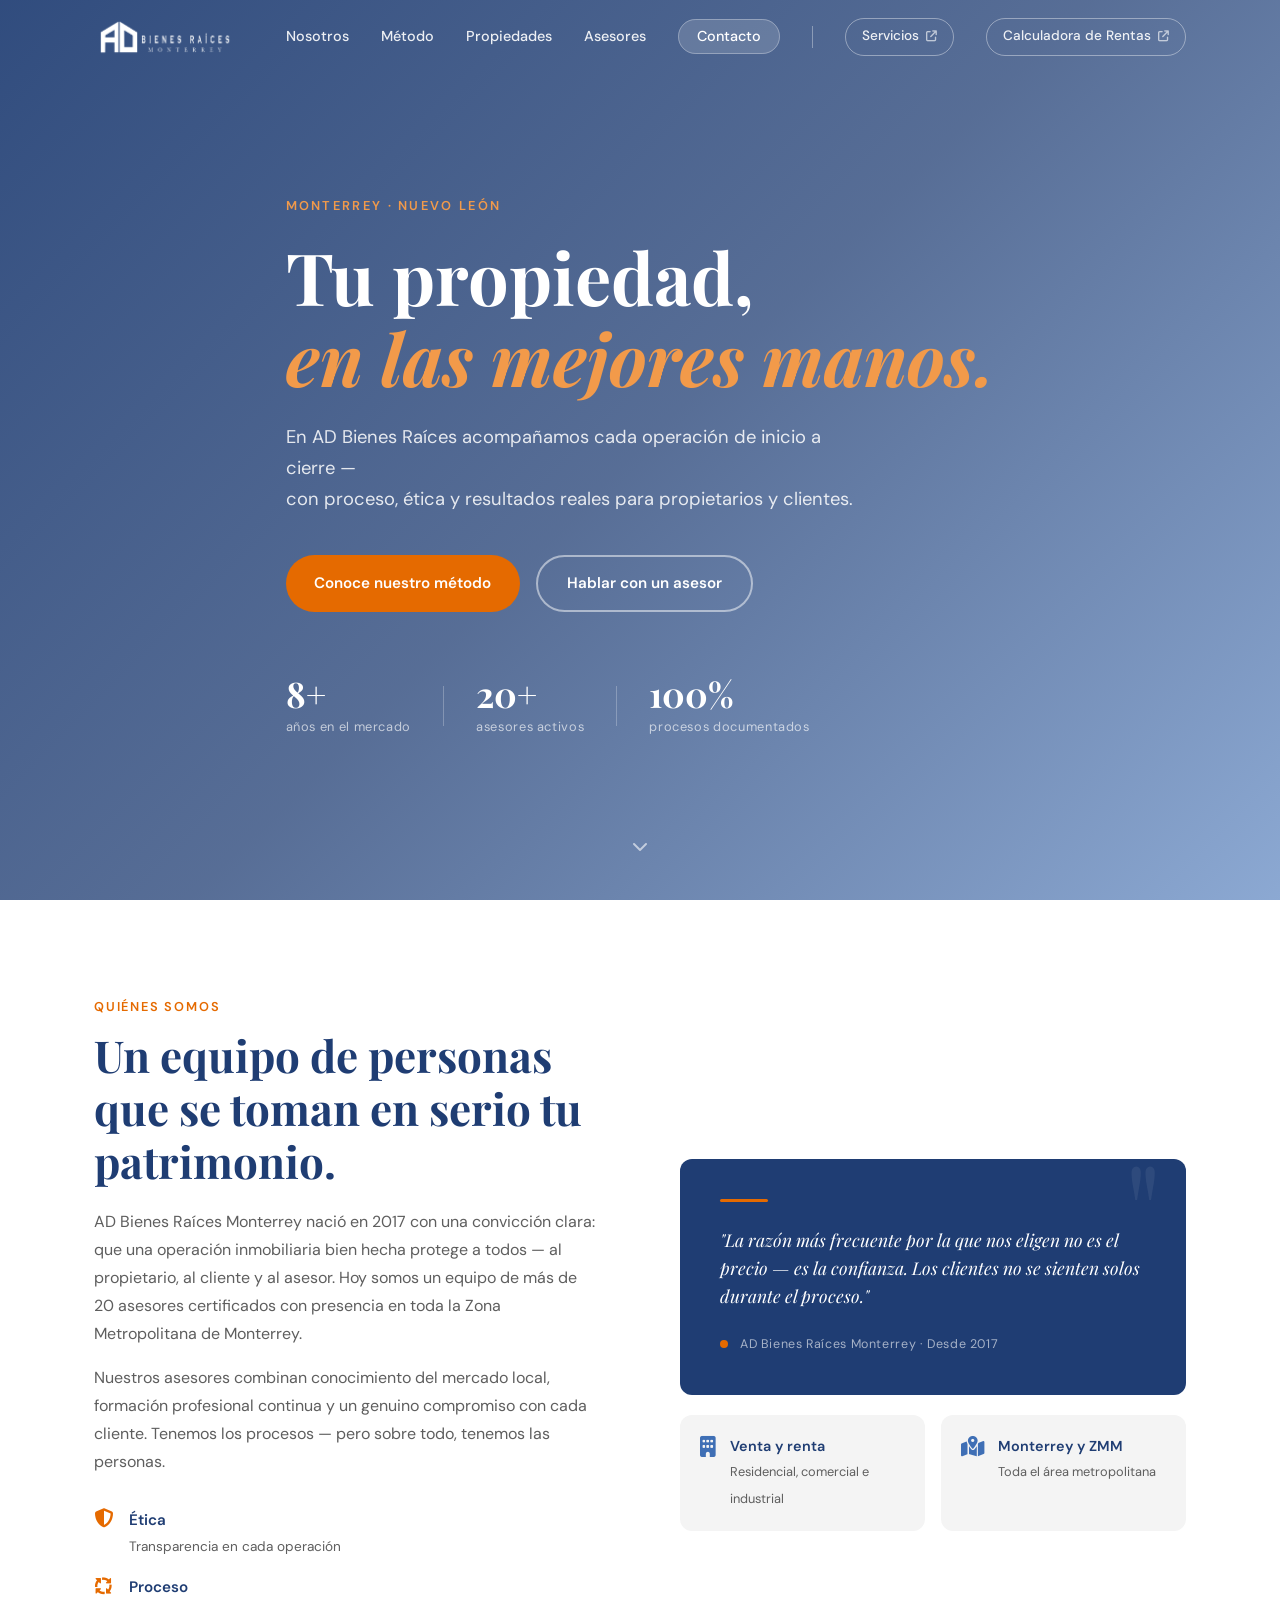
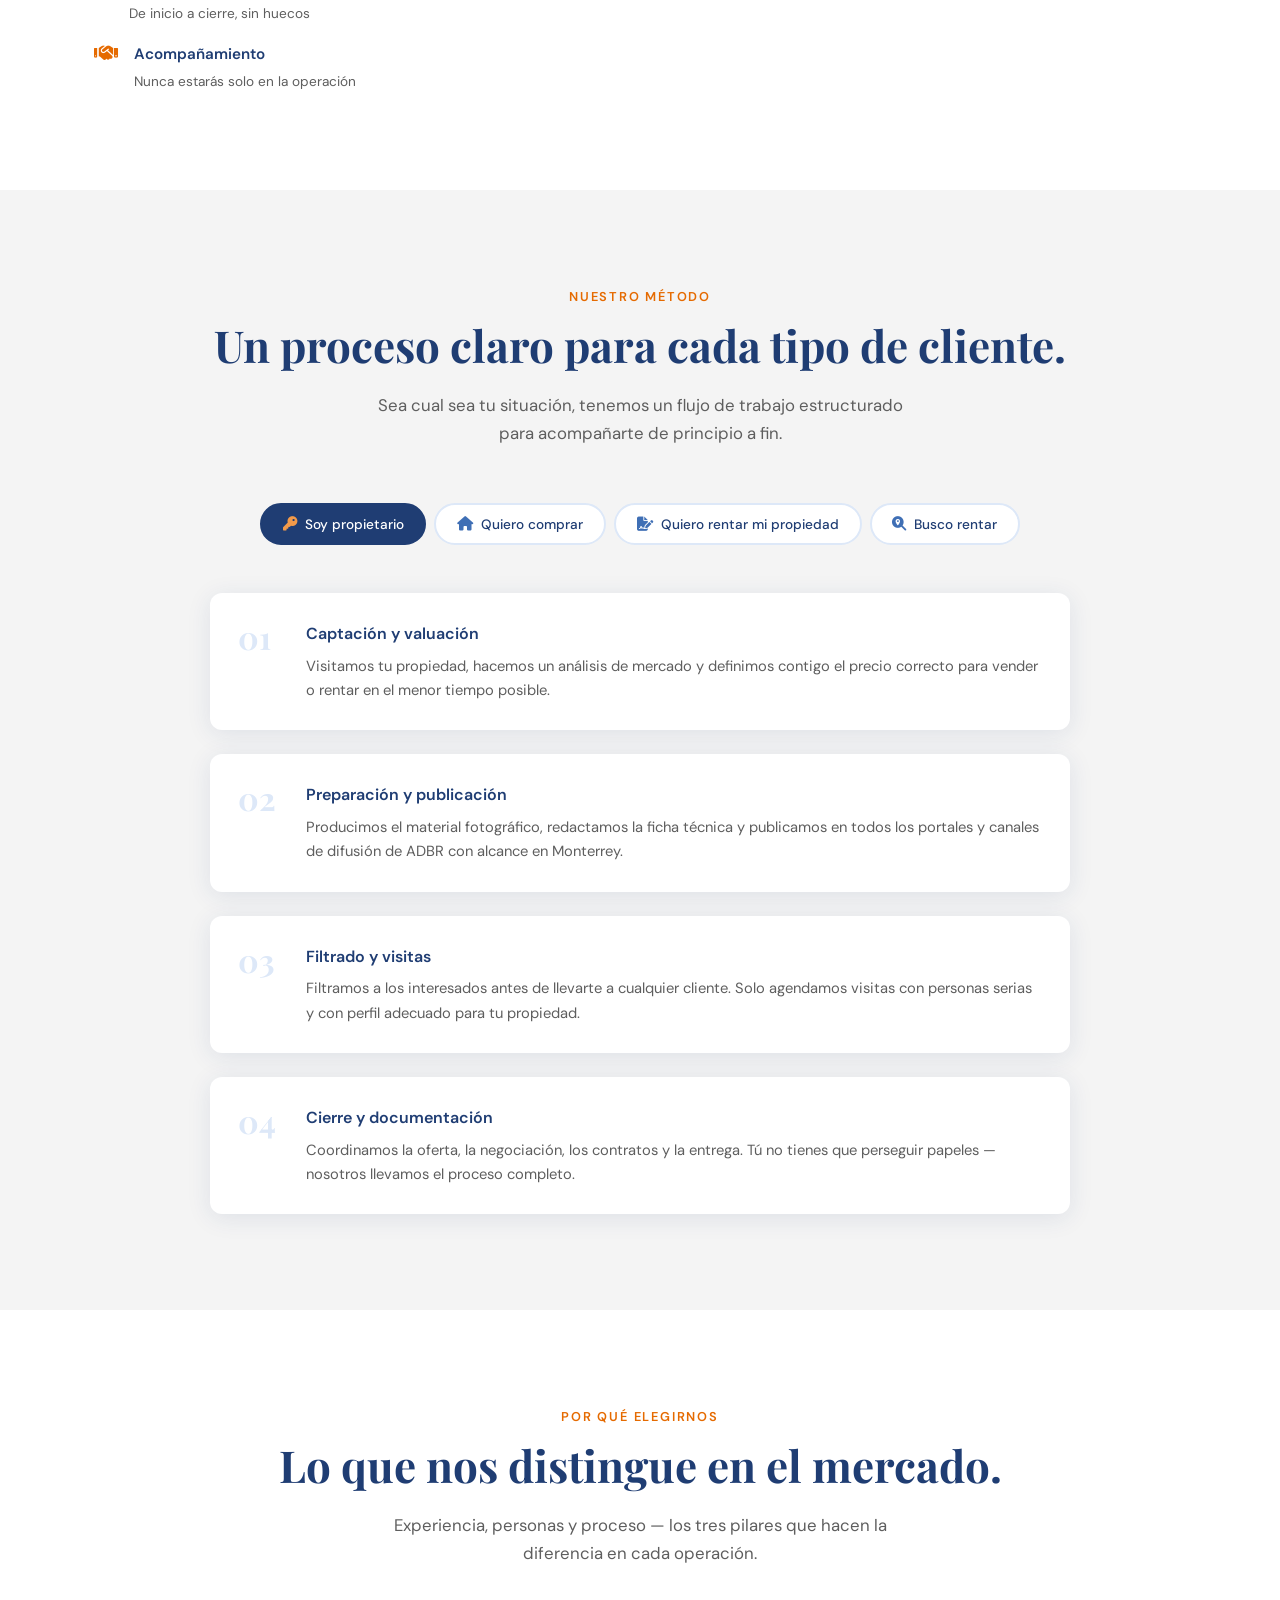
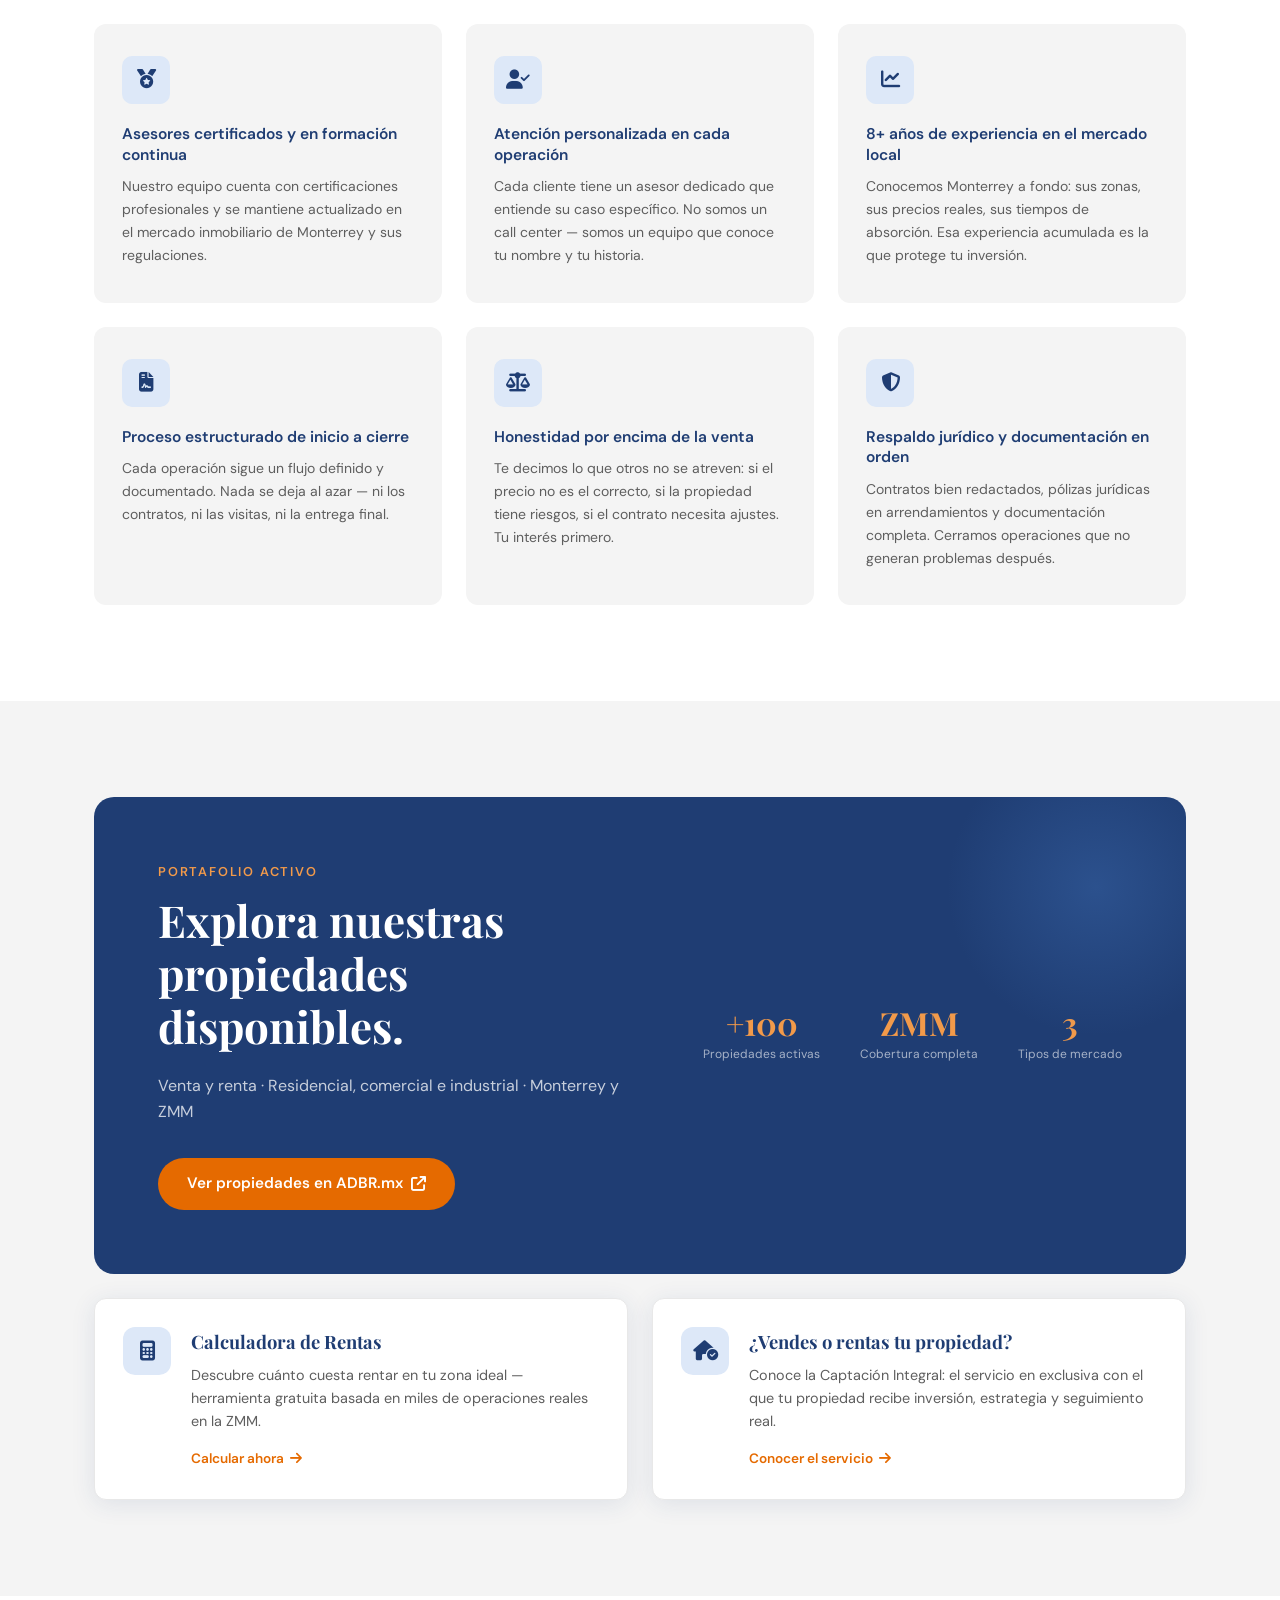
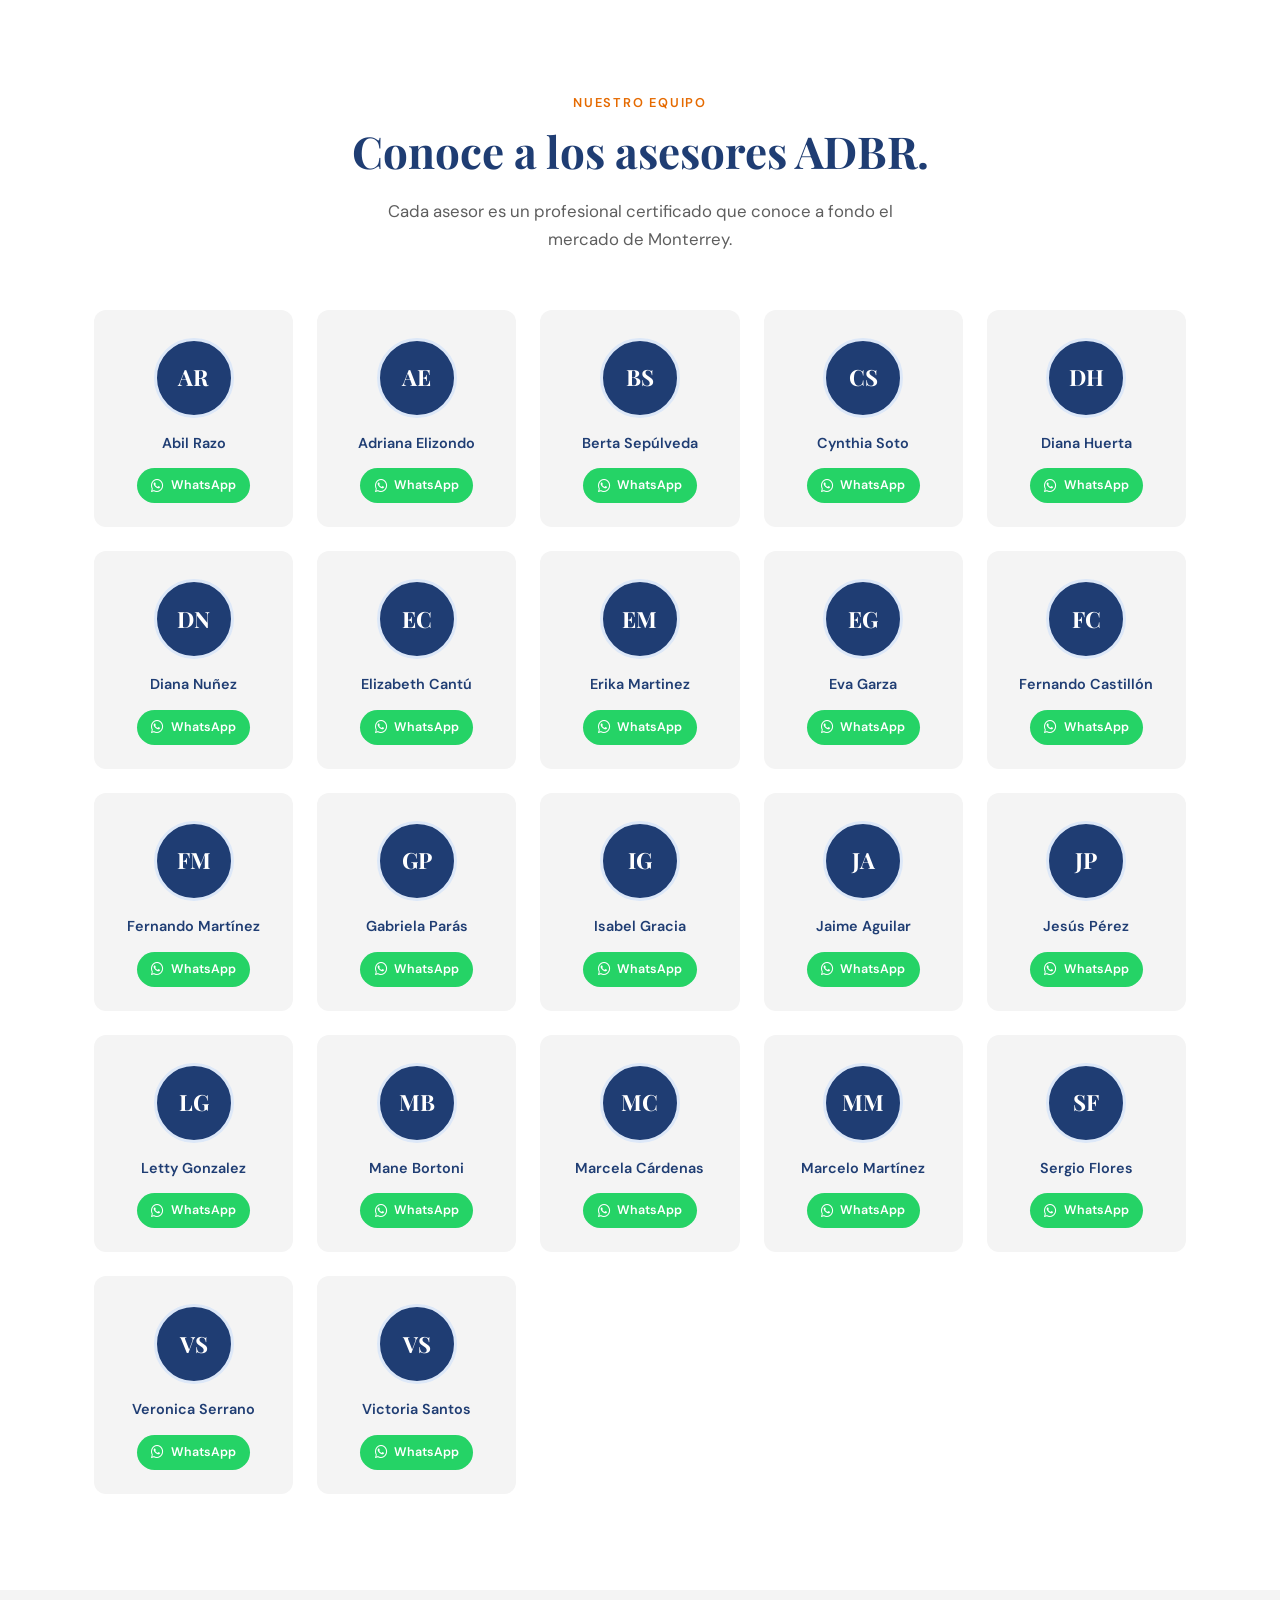
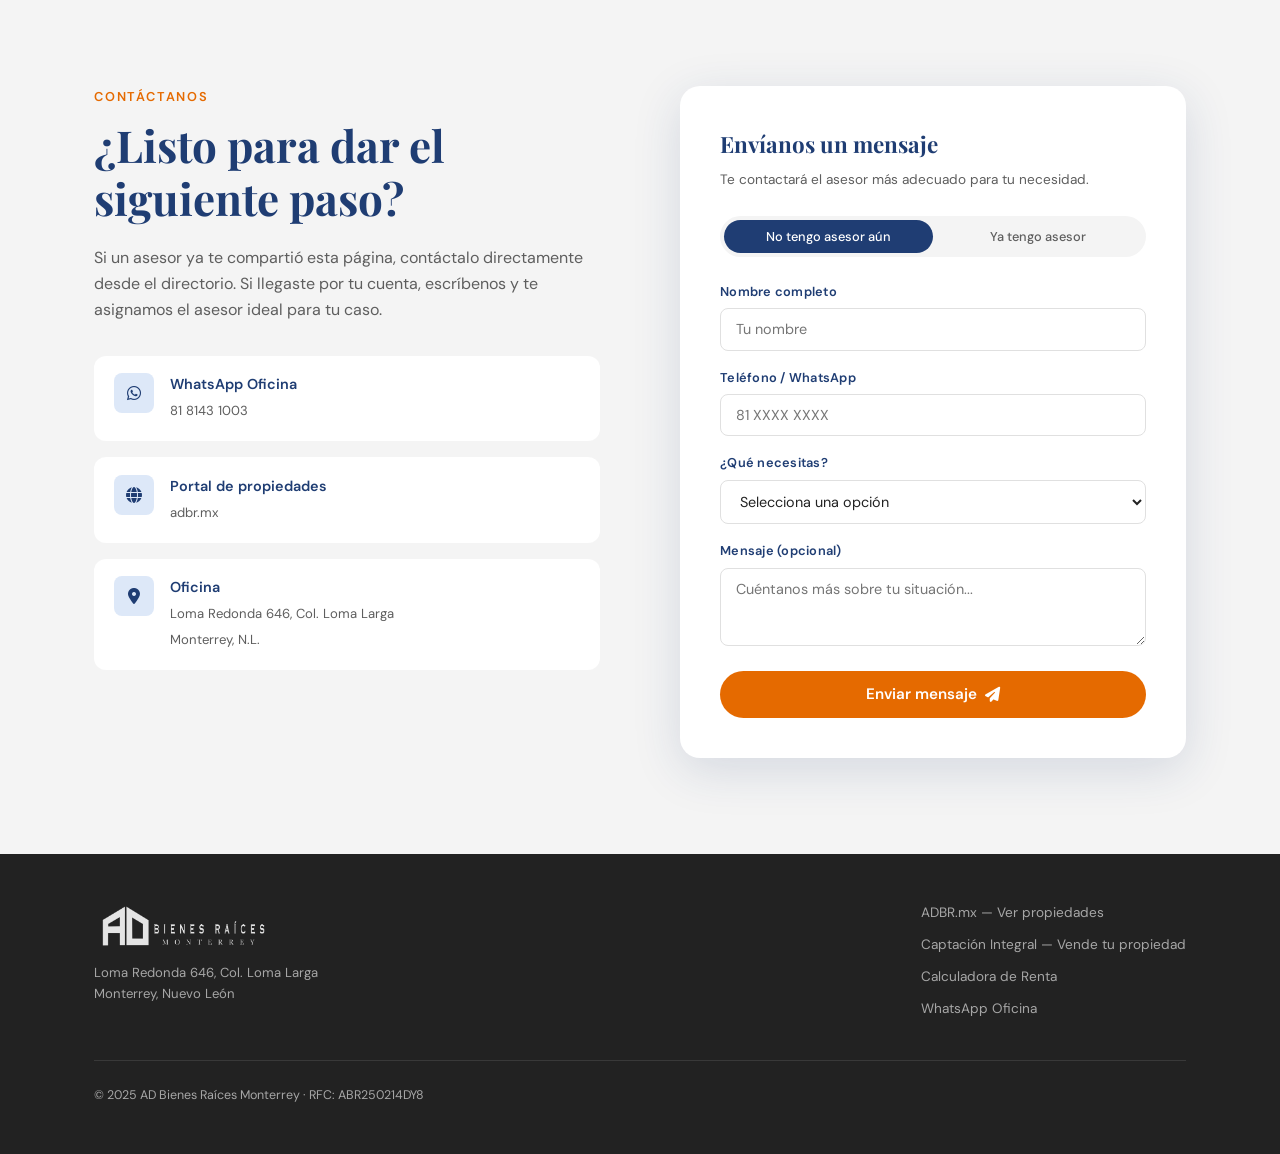
==== commit def2f3e8: "Update index.html" ====
--- a/index.html
+++ b/index.html
@@ -26,7 +26,7 @@
         <li><a href="#contacto" class="nav-cta">Contacto</a></li>
         <li class="nav-divider" aria-hidden="true"></li>
         <li><a href="https://adbrmty.github.io/servicios/" class="nav-ext">Servicios <i class="fa-solid fa-arrow-up-right-from-square"></i></a></li>
-        <li><a href="https://adbrmty.github.io/calculadora/" class="nav-ext">Calculadora <i class="fa-solid fa-arrow-up-right-from-square"></i></a></li>
+        <li><a href="https://adbrmty.github.io/calculadora/" class="nav-ext">Calculadora de Rentas <i class="fa-solid fa-arrow-up-right-from-square"></i></a></li>
       </ul>
       <button class="hamburger" id="hamburger" aria-label="Menú">
         <span></span><span></span><span></span>
@@ -377,7 +377,7 @@
         <a href="https://adbrmty.github.io/calculadora/" class="tool-card">
           <div class="tool-icon"><i class="fa-solid fa-calculator"></i></div>
           <div>
-            <h3>Calculadora de Renta</h3>
+            <h3>Calculadora de Rentas</h3>
             <p>Descubre cuánto cuesta rentar en tu zona ideal — herramienta gratuita basada en miles de operaciones reales en la ZMM.</p>
             <span class="tool-link">Calcular ahora <i class="fa-solid fa-arrow-right"></i></span>
           </div>
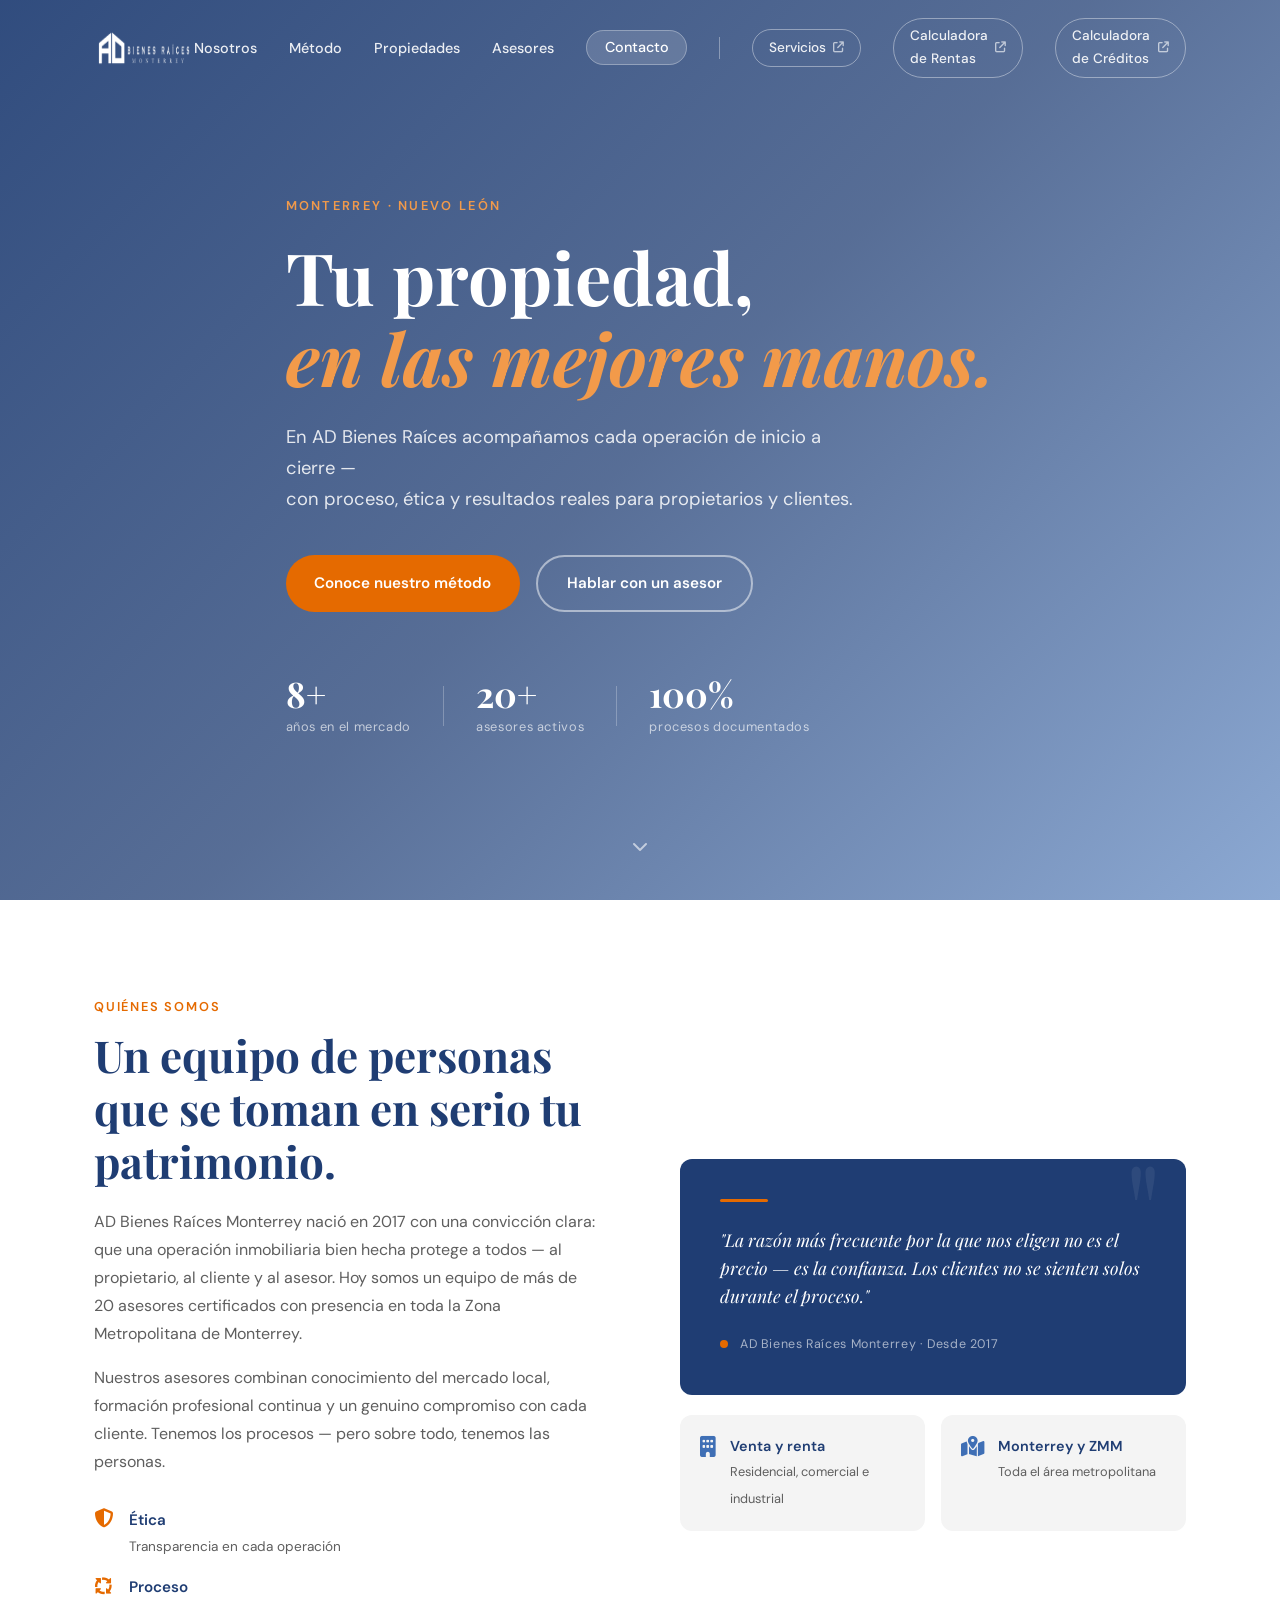
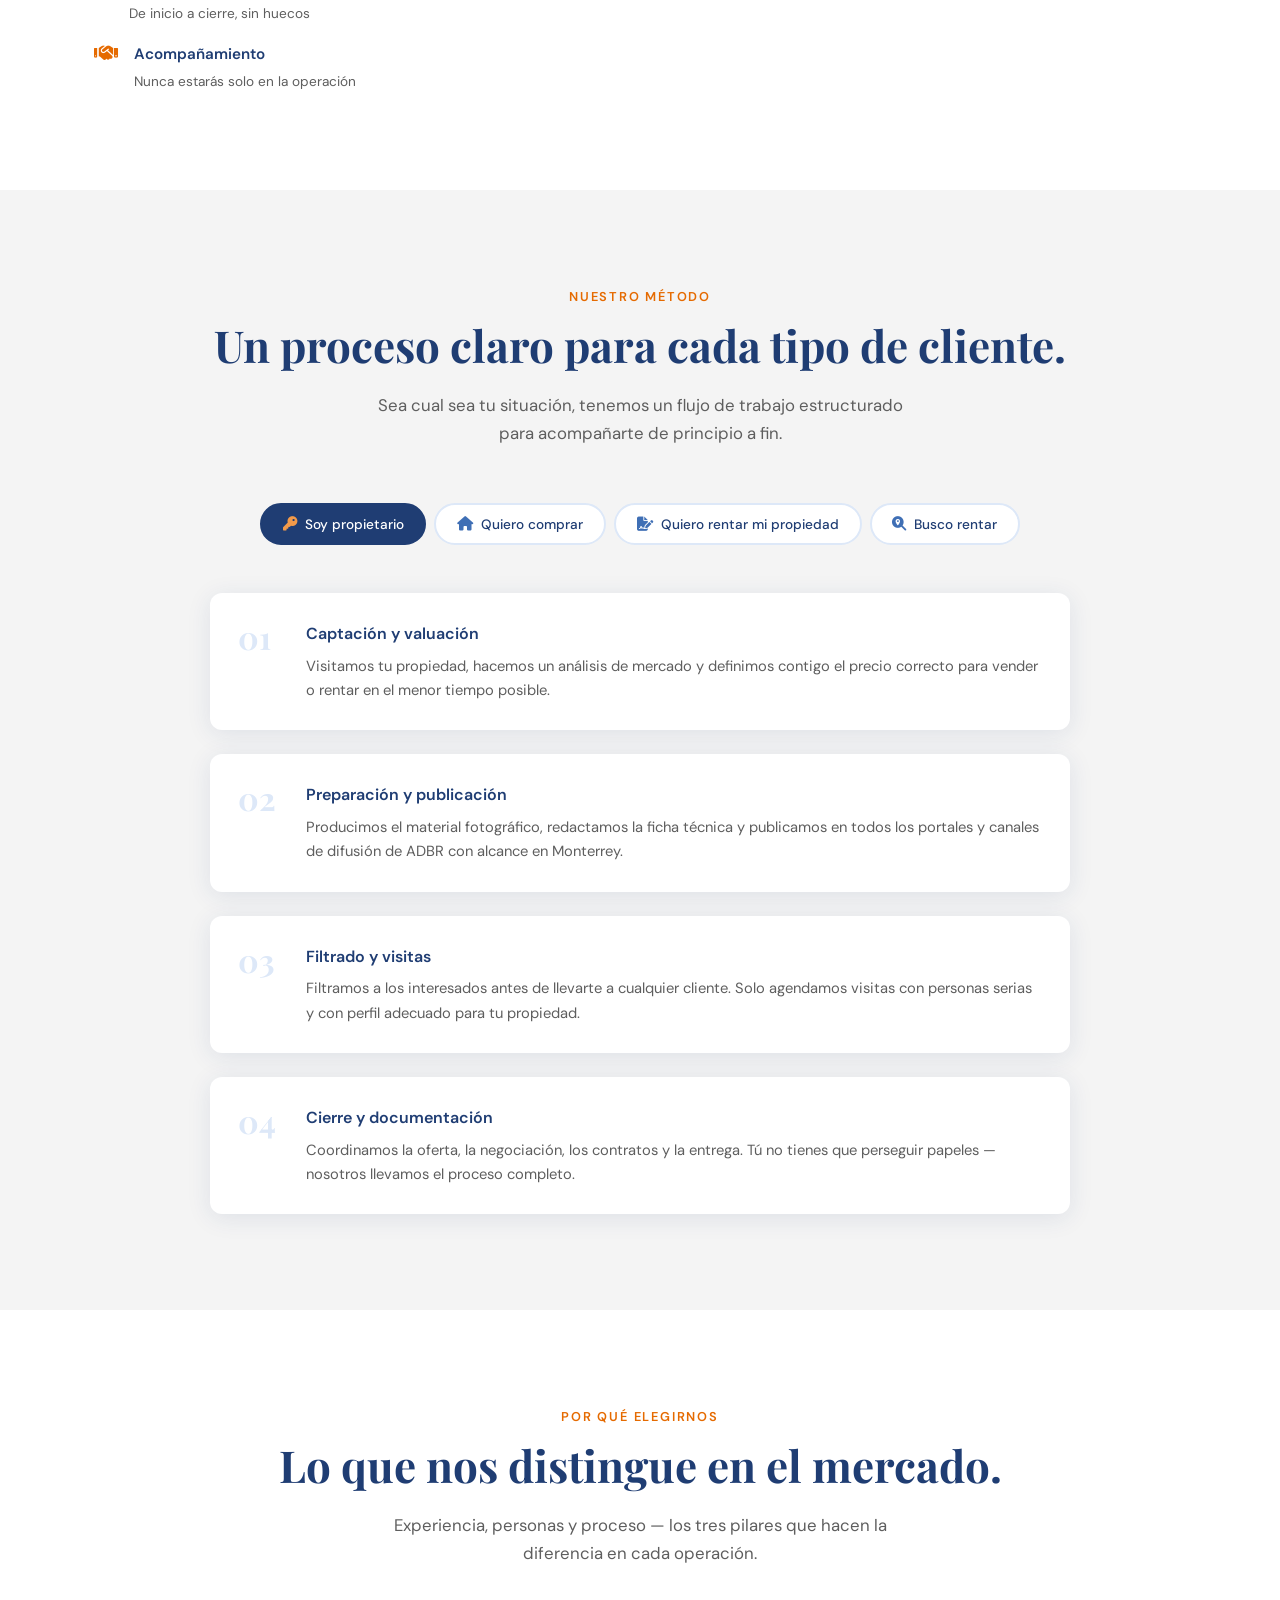
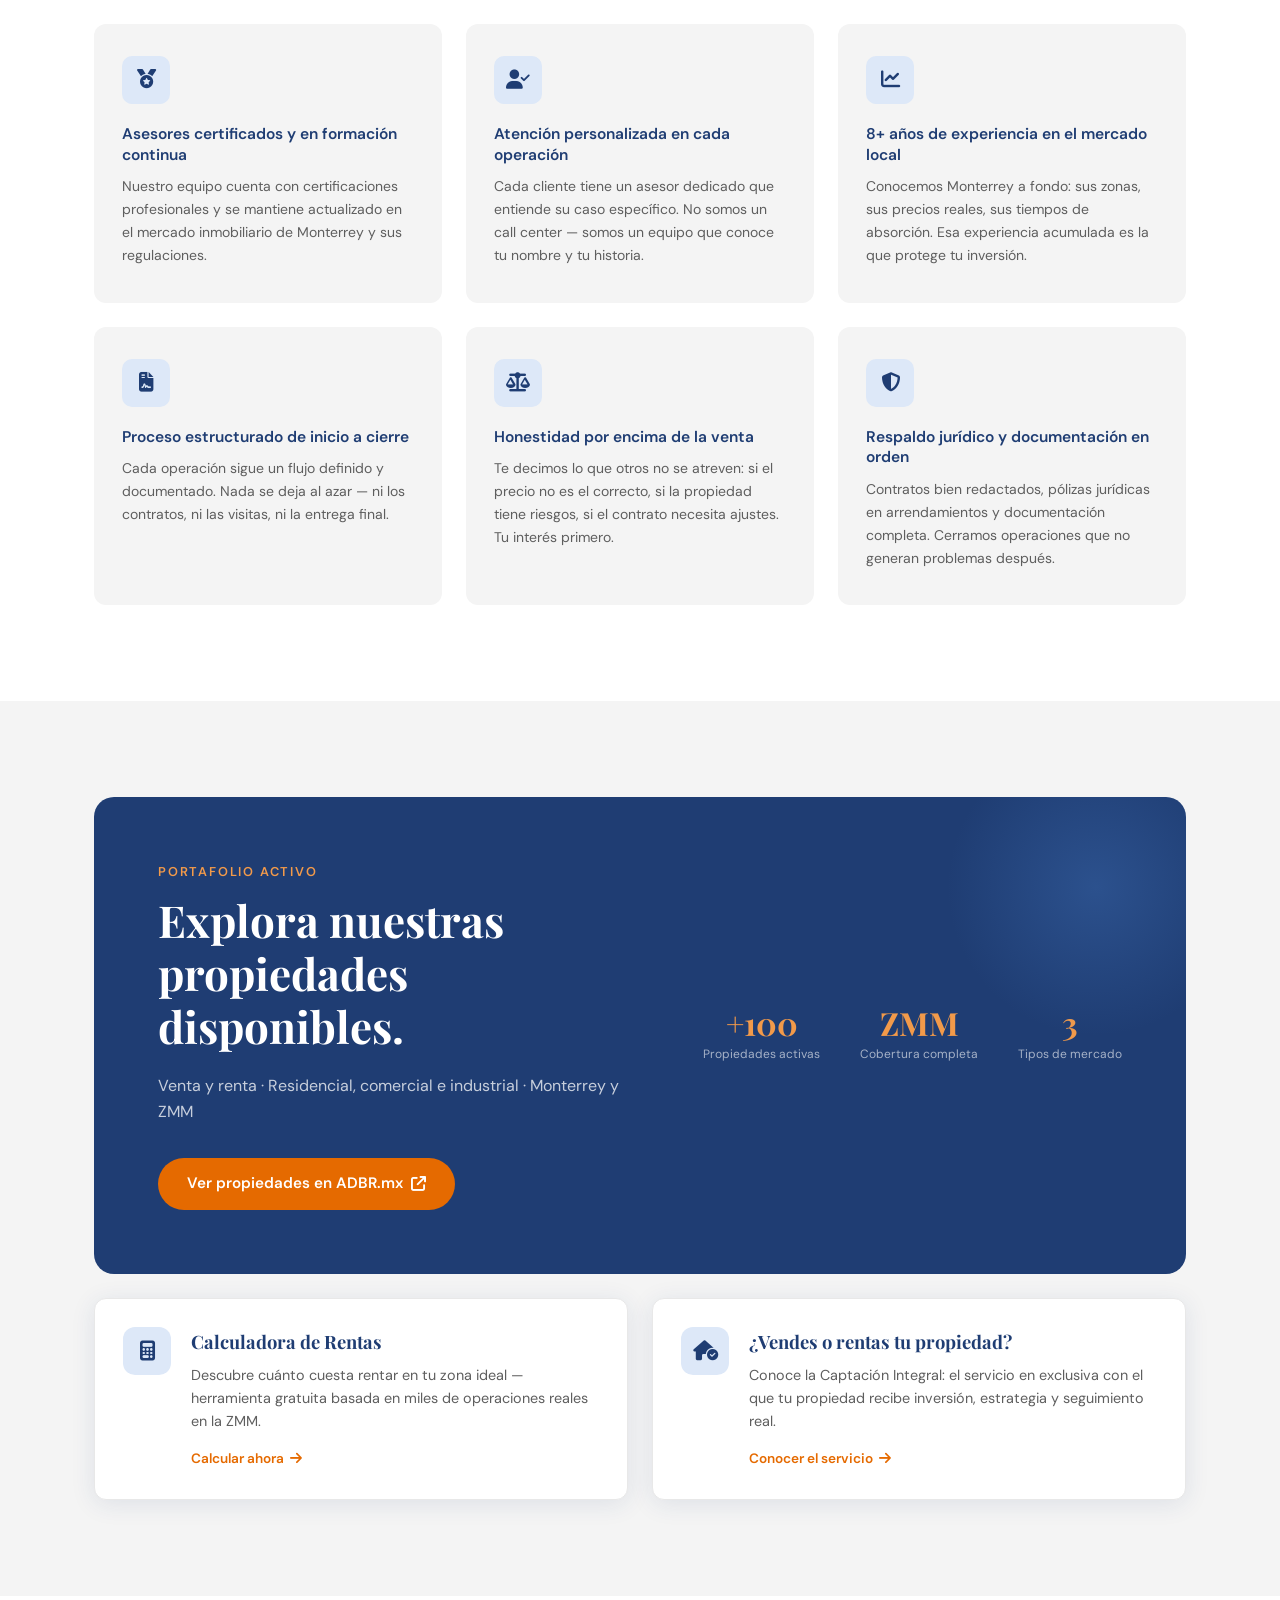
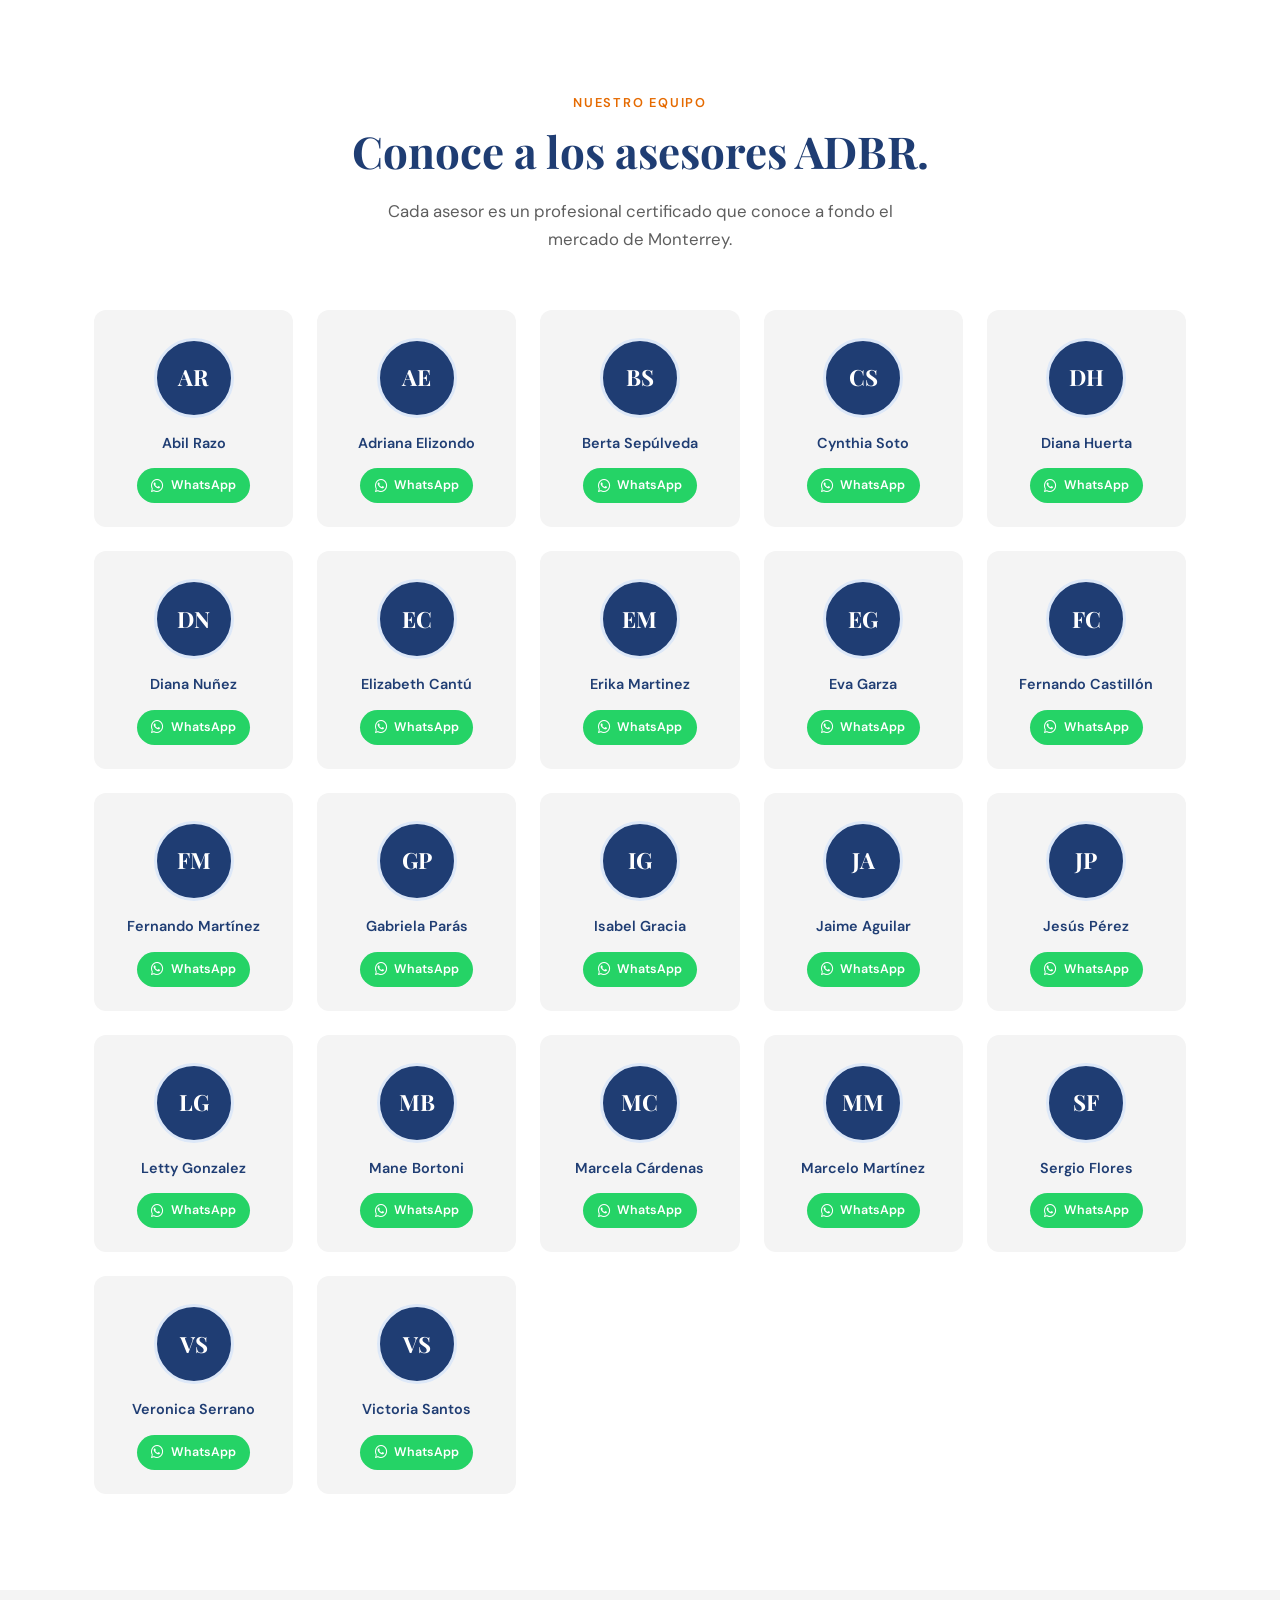
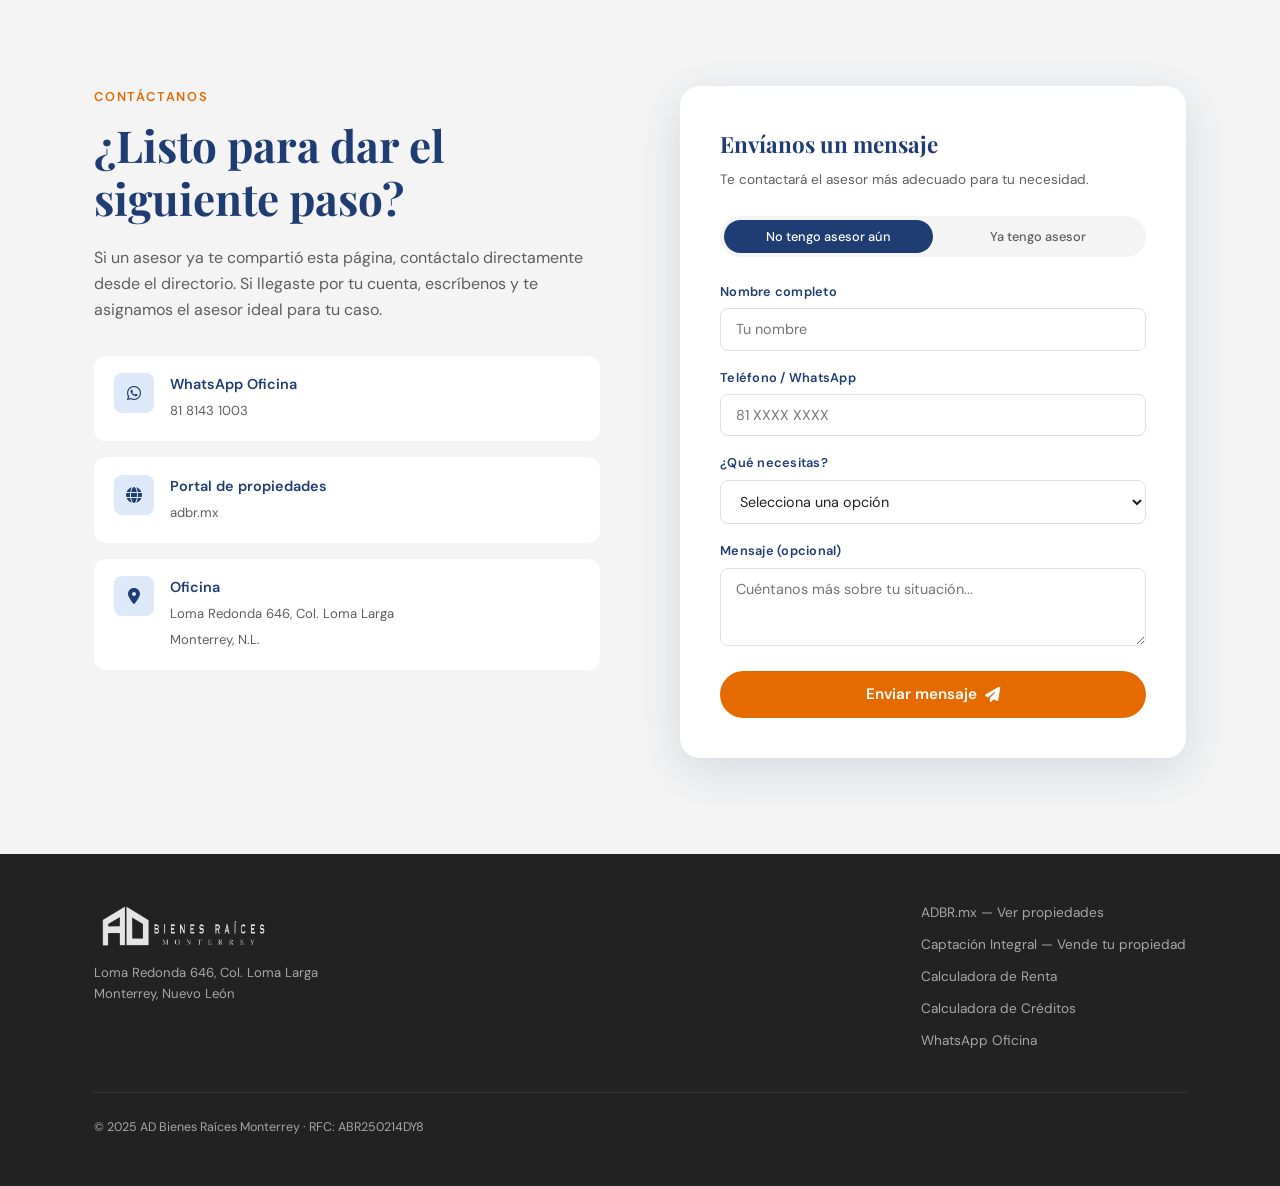
==== commit eeca2b94: "Add files via upload" ====
--- a/index.html
+++ b/index.html
@@ -8,6 +8,8 @@
   <link rel="preconnect" href="https://fonts.gstatic.com" crossorigin />
   <link href="https://fonts.googleapis.com/css2?family=Playfair+Display:wght@400;600;700&family=DM+Sans:wght@300;400;500;600&display=swap" rel="stylesheet" />
   <link rel="stylesheet" href="https://cdnjs.cloudflare.com/ajax/libs/font-awesome/6.5.0/css/all.min.css" />
+  <link rel="icon" type="image/png" sizes="32x32" href="favicon-32.png" />
+  <link rel="apple-touch-icon" sizes="180x180" href="favicon-180.png" />
   <link rel="stylesheet" href="styles.css" />
 </head>
 <body>
@@ -27,6 +29,7 @@
         <li class="nav-divider" aria-hidden="true"></li>
         <li><a href="https://adbrmty.github.io/servicios/" class="nav-ext">Servicios <i class="fa-solid fa-arrow-up-right-from-square"></i></a></li>
         <li><a href="https://adbrmty.github.io/calculadora/" class="nav-ext">Calculadora de Rentas <i class="fa-solid fa-arrow-up-right-from-square"></i></a></li>
+        <li><a href="https://adbrmty.github.io/calculadora-creditos/" class="nav-ext">Calculadora de Créditos <i class="fa-solid fa-arrow-up-right-from-square"></i></a></li>
       </ul>
       <button class="hamburger" id="hamburger" aria-label="Menú">
         <span></span><span></span><span></span>
@@ -503,6 +506,7 @@
         <a href="https://adbr.mx" target="_blank">ADBR.mx — Ver propiedades</a>
         <a href="https://adbrmty.github.io/servicios/">Captación Integral — Vende tu propiedad</a>
         <a href="https://adbrmty.github.io/calculadora/">Calculadora de Renta</a>
+        <a href="https://adbrmty.github.io/calculadora-creditos/">Calculadora de Créditos</a>
         <a href="https://wa.me/528181431003" target="_blank">WhatsApp Oficina</a>
       </div>
       <div class="footer-copy">
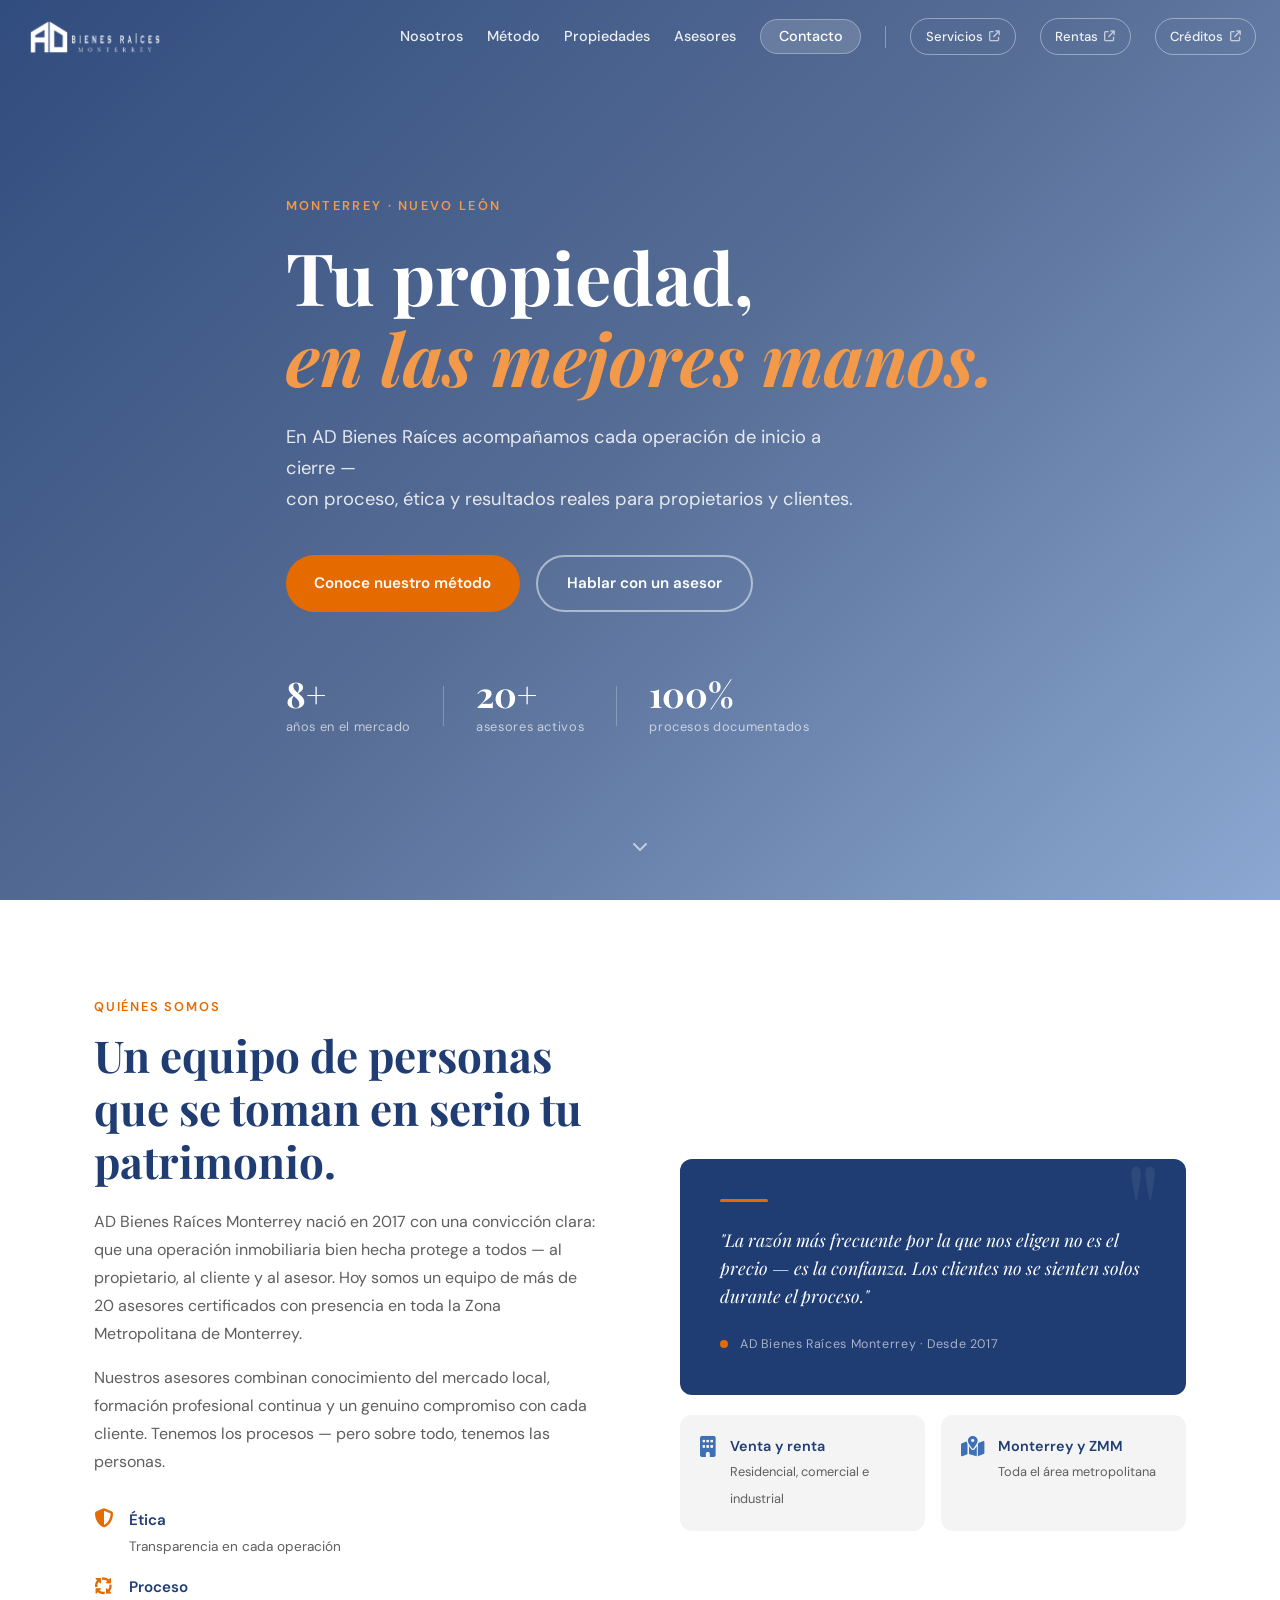
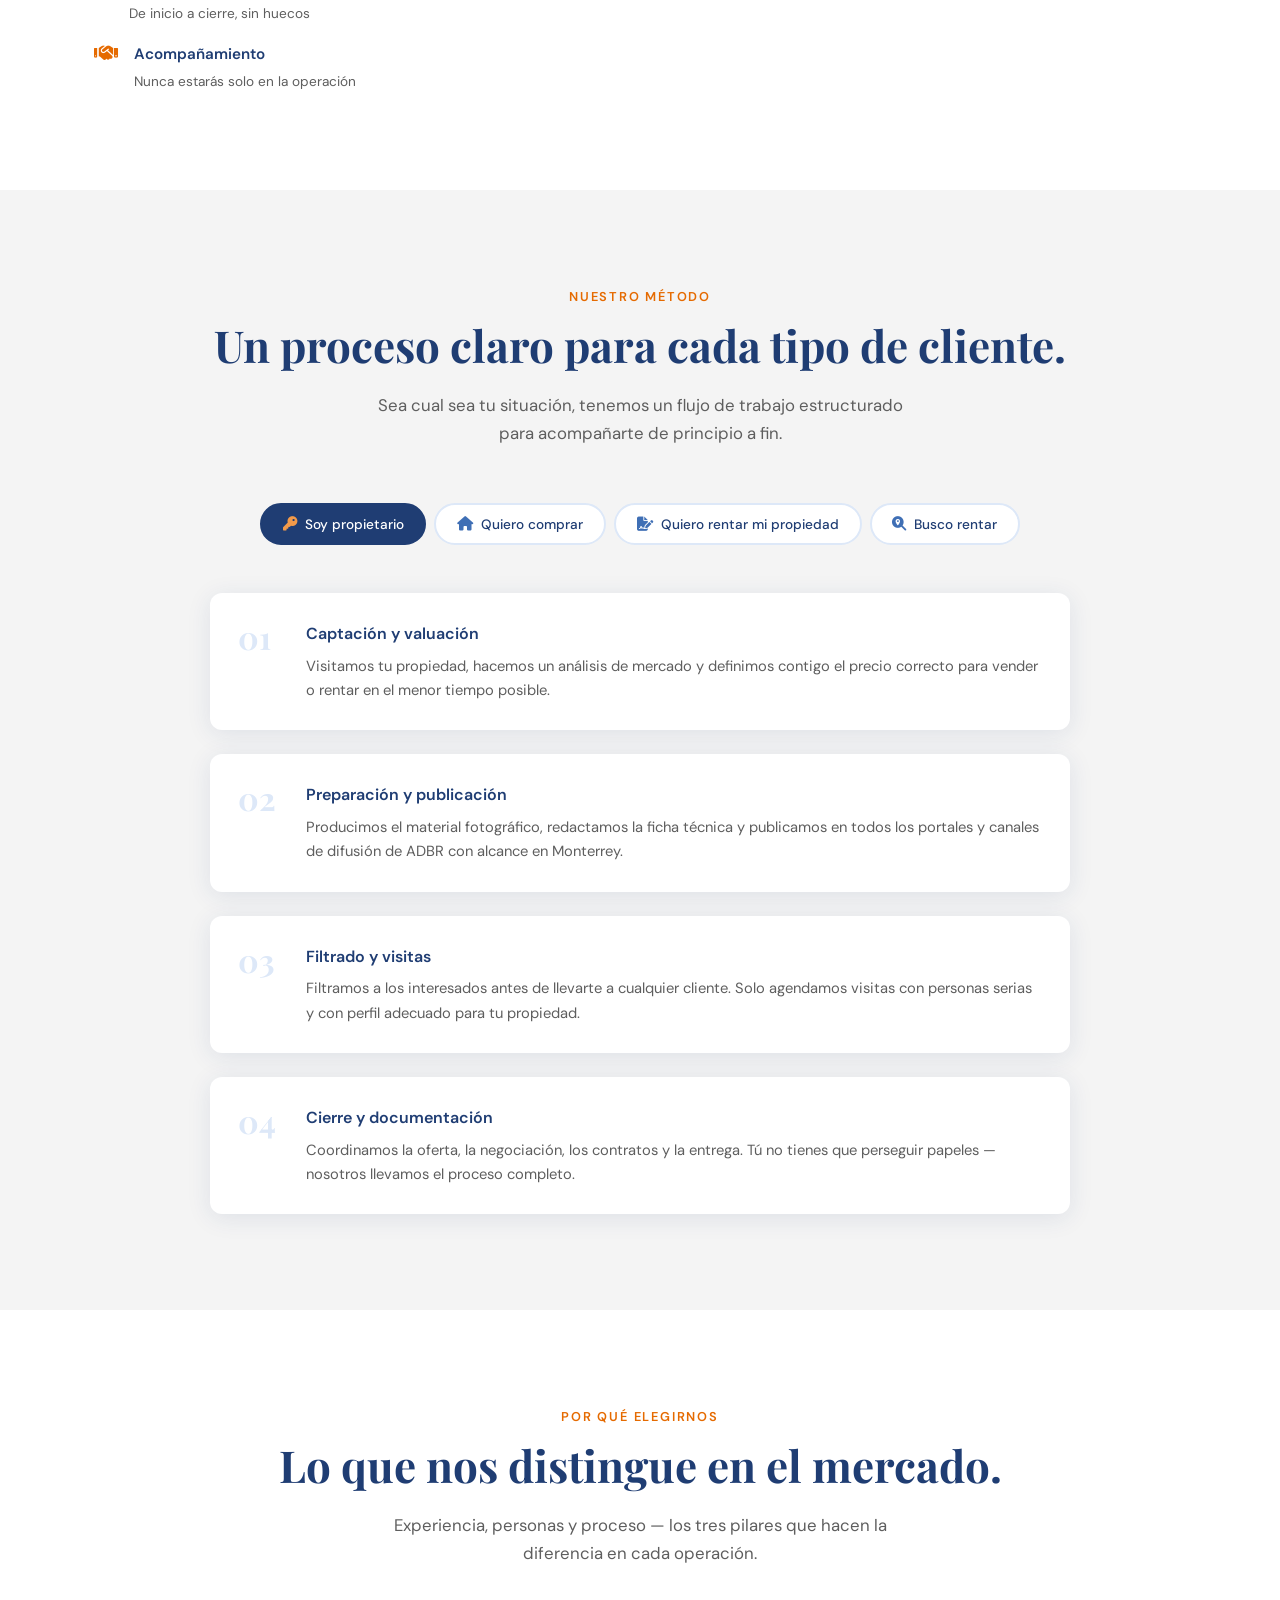
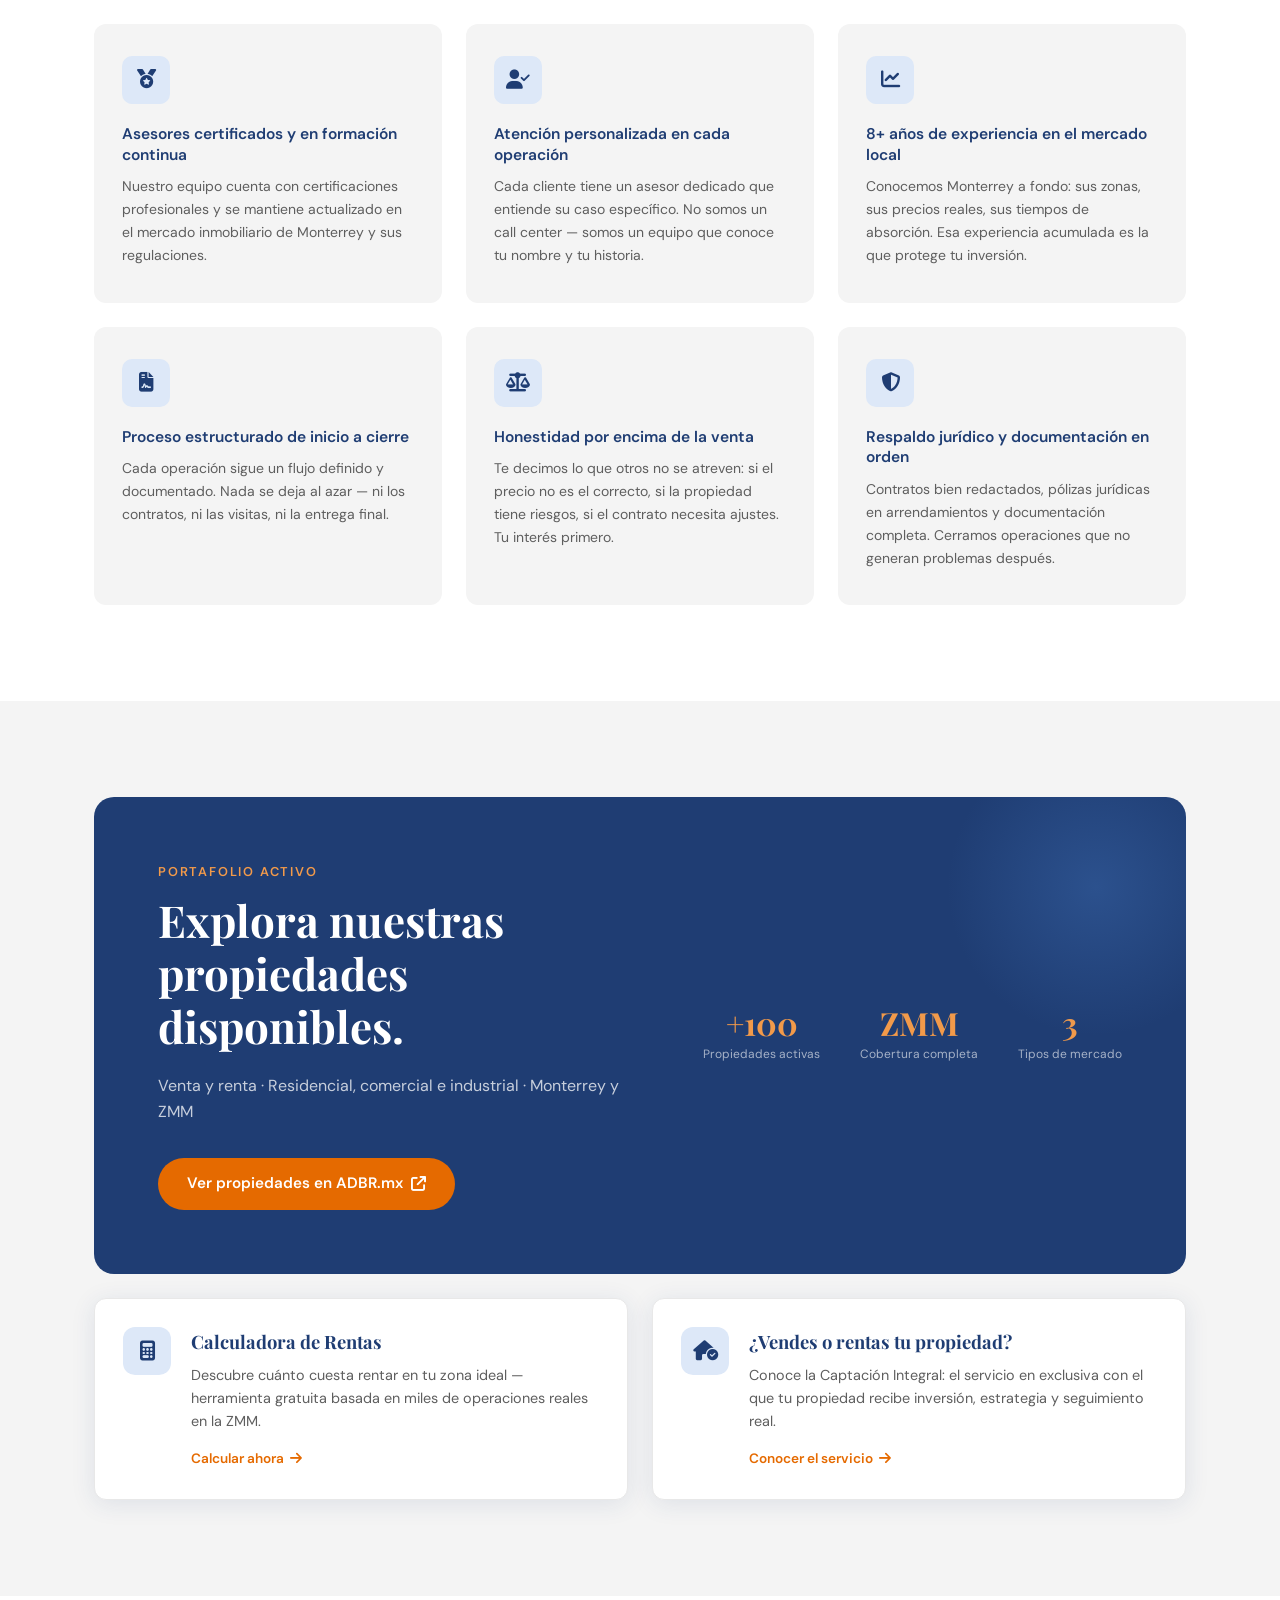
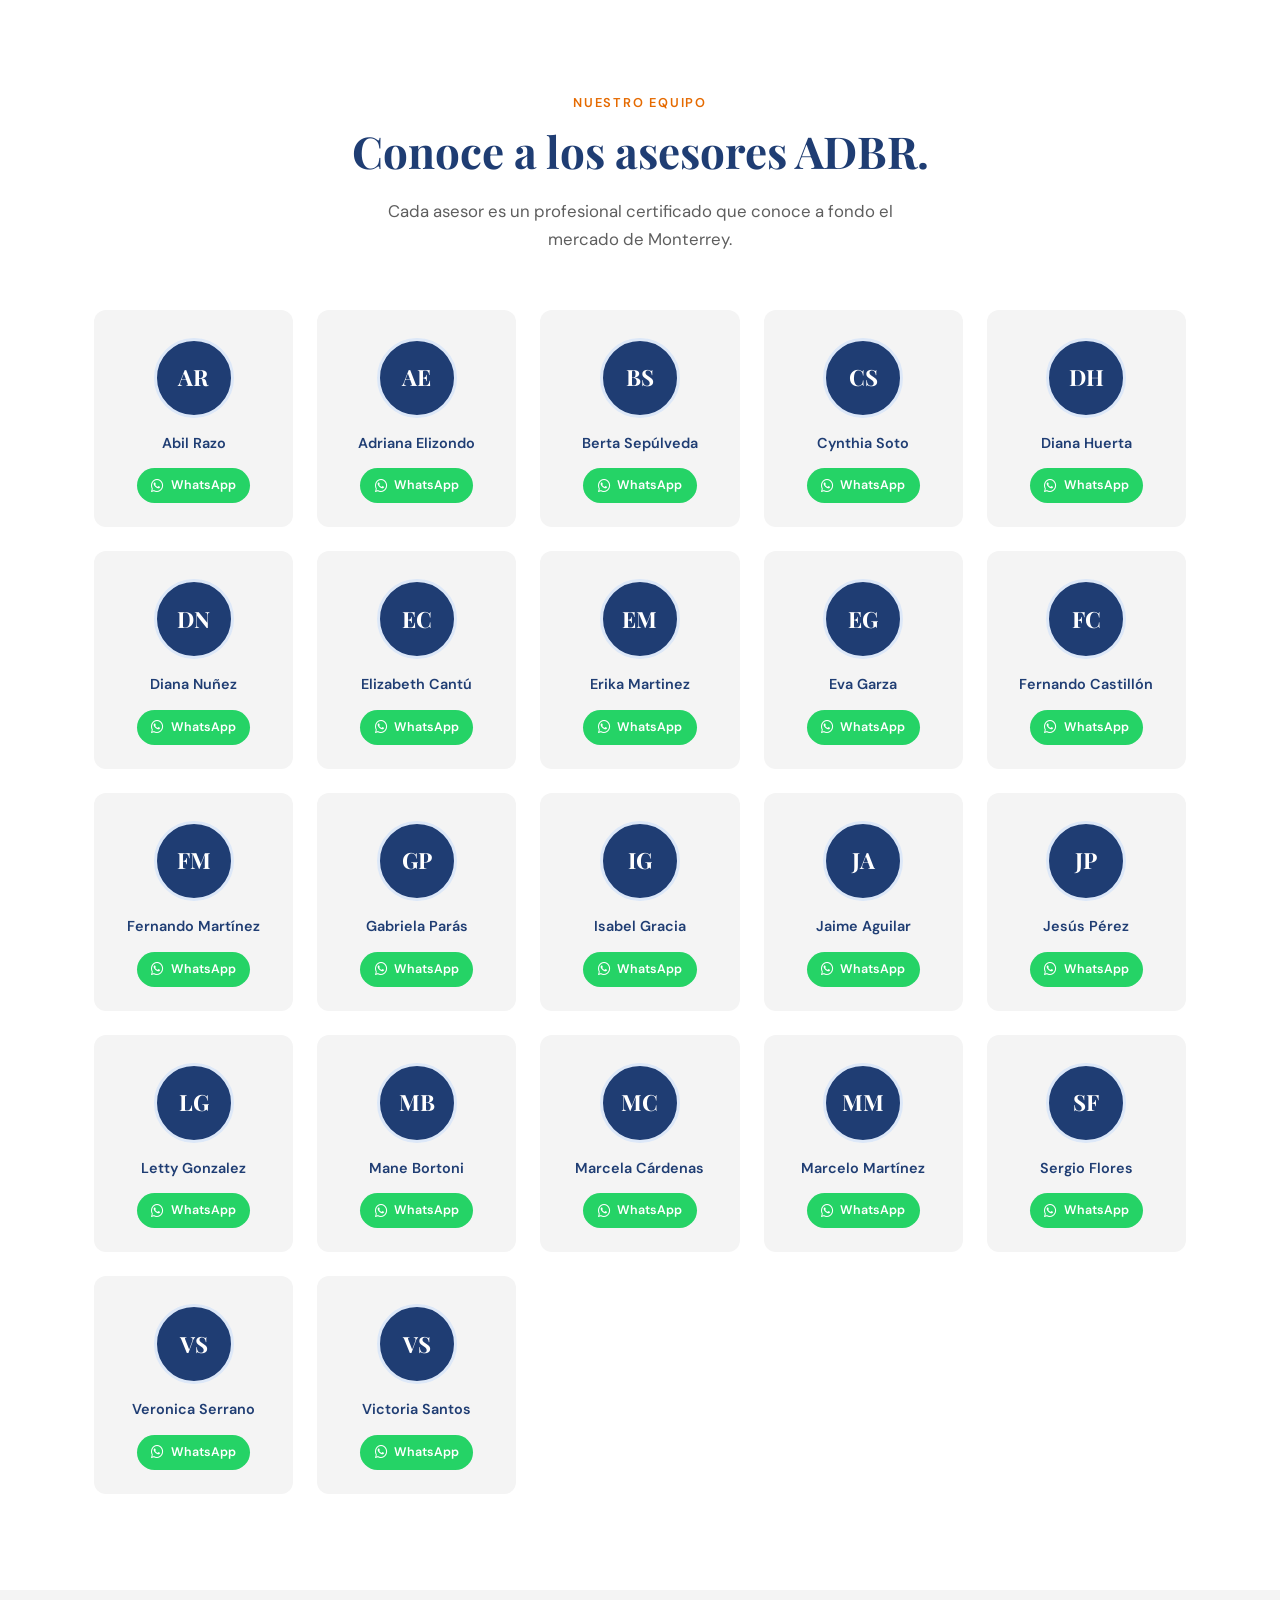
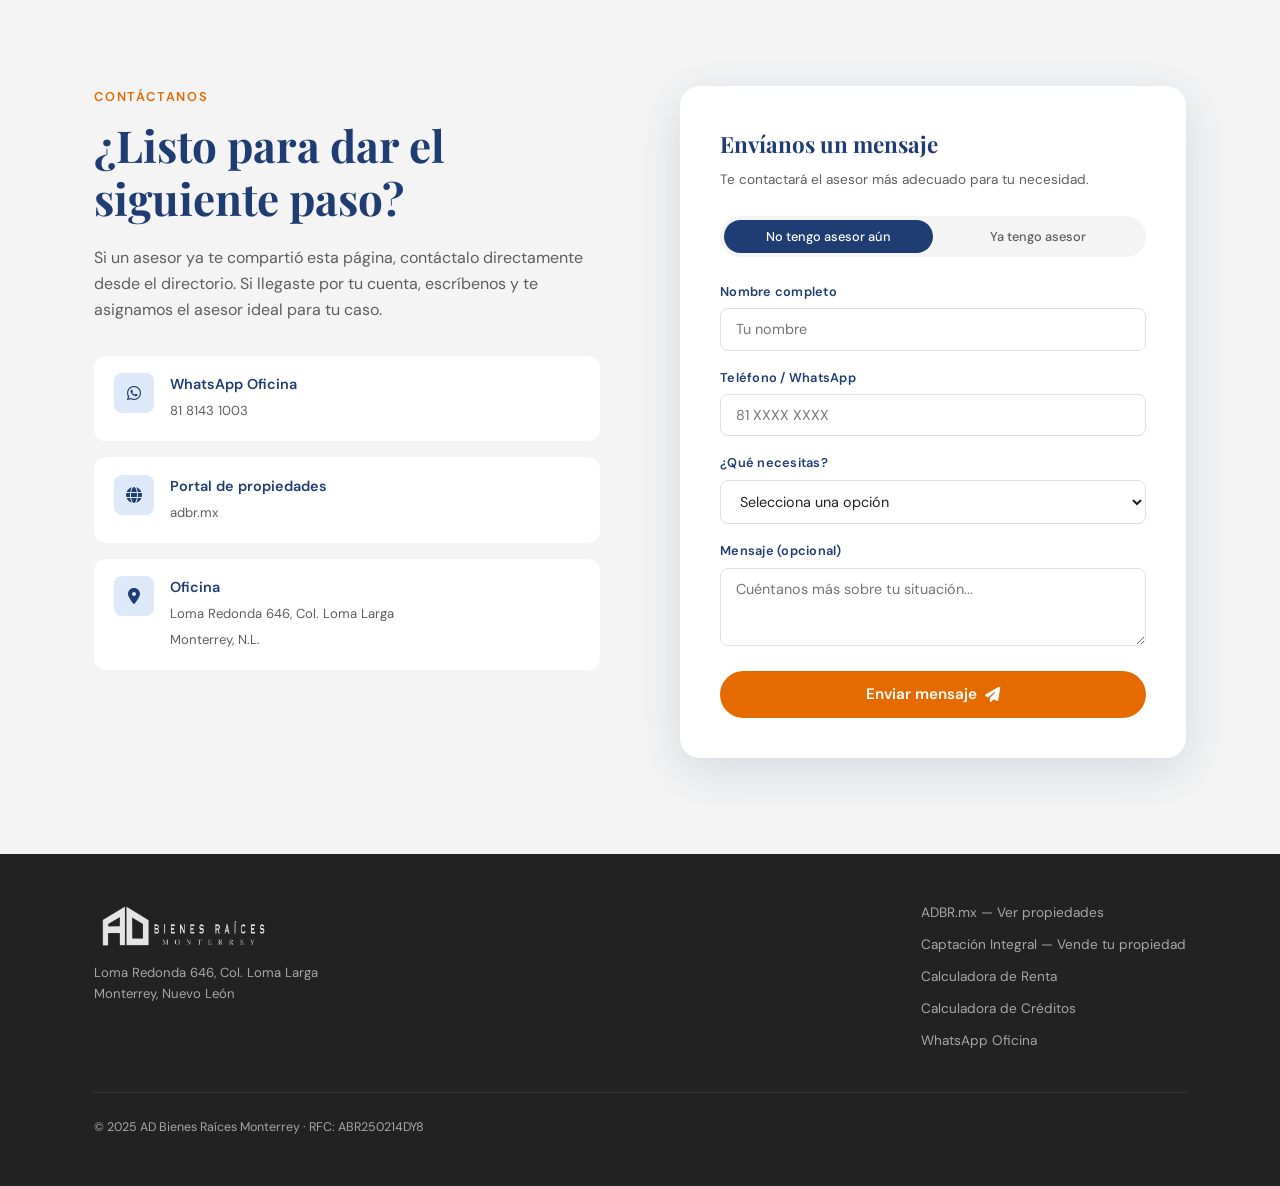
==== commit 31fa8f97: "Add files via upload" ====
--- a/index.html
+++ b/index.html
@@ -27,9 +27,9 @@
         <li><a href="#asesores">Asesores</a></li>
         <li><a href="#contacto" class="nav-cta">Contacto</a></li>
         <li class="nav-divider" aria-hidden="true"></li>
-        <li><a href="https://adbrmty.github.io/servicios/" class="nav-ext">Servicios <i class="fa-solid fa-arrow-up-right-from-square"></i></a></li>
-        <li><a href="https://adbrmty.github.io/calculadora/" class="nav-ext">Calculadora de Rentas <i class="fa-solid fa-arrow-up-right-from-square"></i></a></li>
-        <li><a href="https://adbrmty.github.io/calculadora-creditos/" class="nav-ext">Calculadora de Créditos <i class="fa-solid fa-arrow-up-right-from-square"></i></a></li>
+        <li><a href="https://adbrmty.github.io/servicios/" class="nav-ext" title="Servicios de Captación Integral">Servicios <i class="fa-solid fa-arrow-up-right-from-square"></i></a></li>
+        <li><a href="https://adbrmty.github.io/calculadora/" class="nav-ext" title="Calculadora de Rentas">Rentas <i class="fa-solid fa-arrow-up-right-from-square"></i></a></li>
+        <li><a href="https://adbrmty.github.io/calculadora-creditos/" class="nav-ext" title="Calculadora de Créditos">Créditos <i class="fa-solid fa-arrow-up-right-from-square"></i></a></li>
       </ul>
       <button class="hamburger" id="hamburger" aria-label="Menú">
         <span></span><span></span><span></span>
--- a/styles.css
+++ b/styles.css
@@ -142,7 +142,7 @@
 .nav.scrolled .hamburger span { background: var(--azul); }
 
 .nav-inner {
-  max-width: 1140px;
+  max-width: 1280px;
   margin: 0 auto;
   padding: 0 1.5rem;
   display: flex;
@@ -162,7 +162,7 @@
 .nav-links {
   display: flex;
   list-style: none;
-  gap: 2rem;
+  gap: 1.5rem;
   align-items: center;
 }
 .nav-links a {
@@ -1020,11 +1020,12 @@
 .nav-links .nav-ext {
   border: 1px solid rgba(255,255,255,.4);
   border-radius: 50px;
-  padding: .42rem 1rem;
-  font-size: .85rem;
+  padding: .42rem .9rem;
+  font-size: .82rem;
   display: inline-flex;
   align-items: center;
-  gap: .45rem;
+  gap: .4rem;
+  white-space: nowrap;
   transition: all var(--trans);
 }
 .nav-links .nav-ext i {
